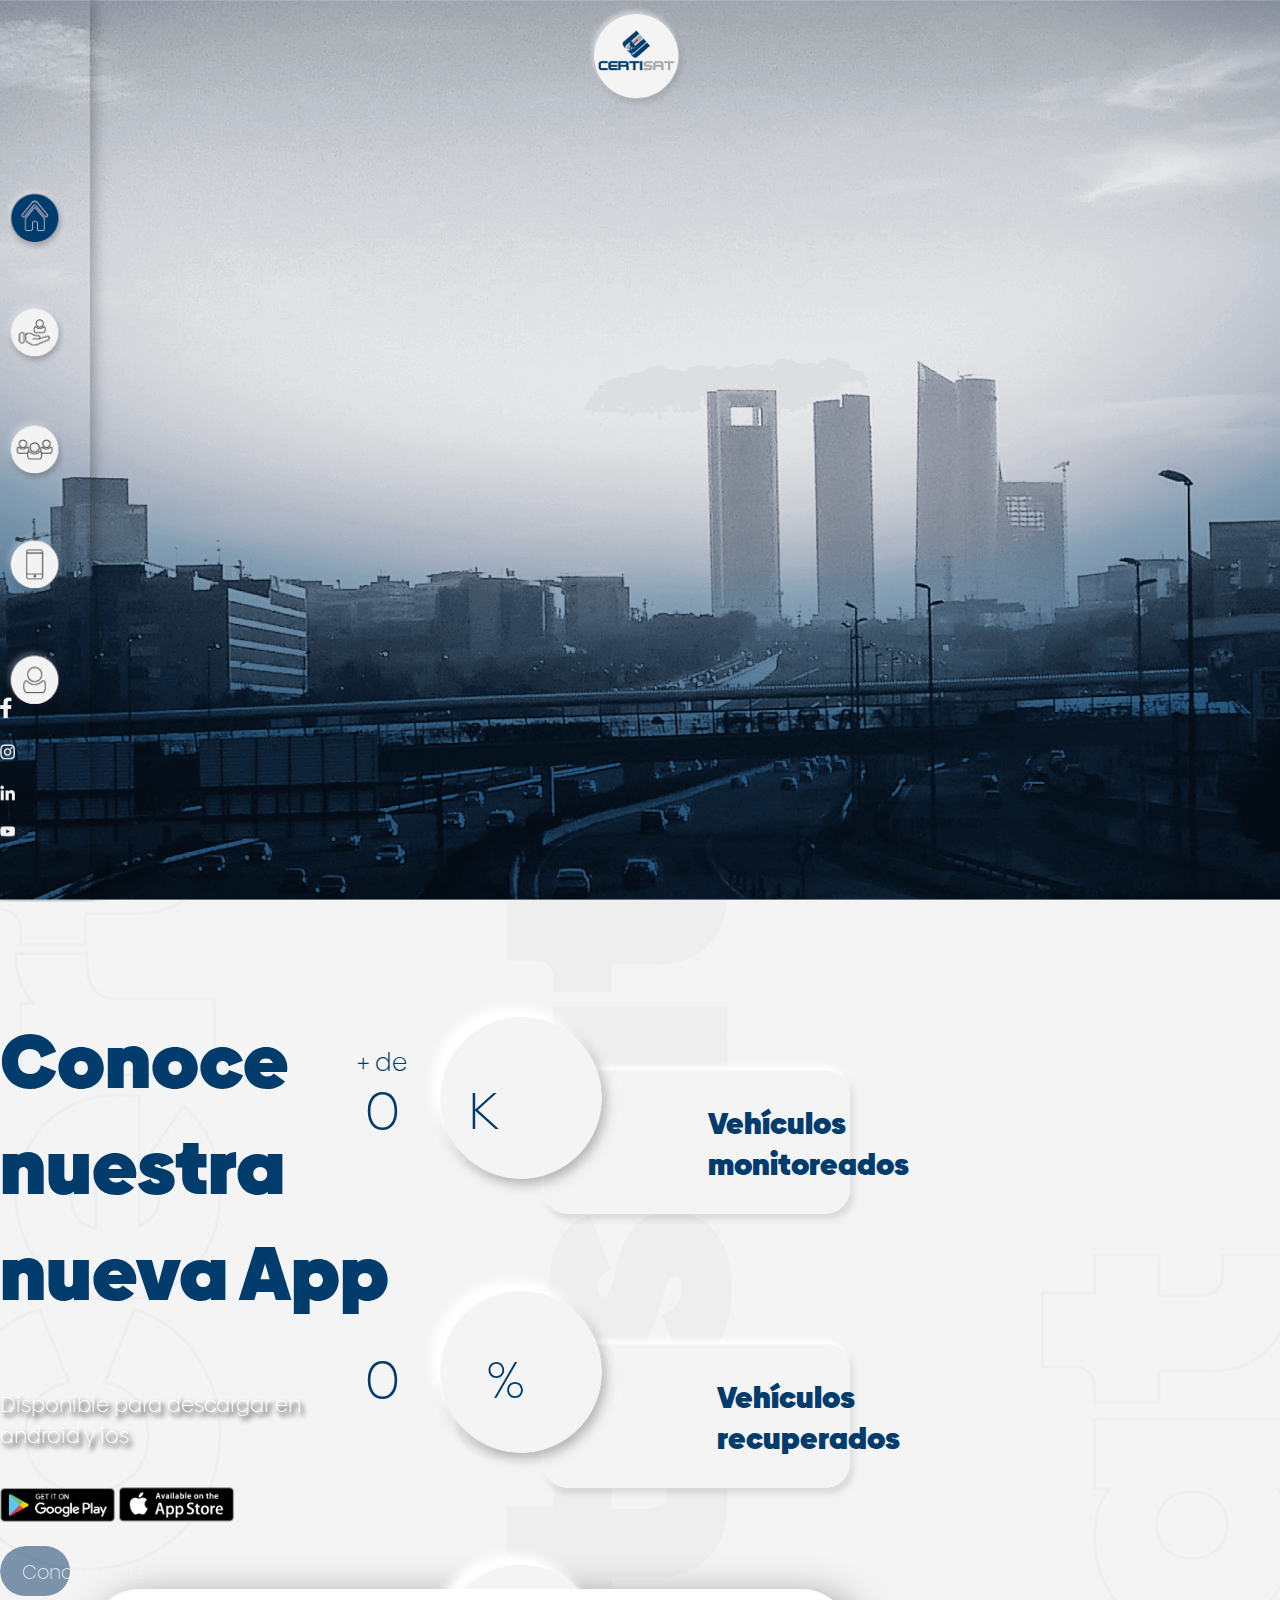
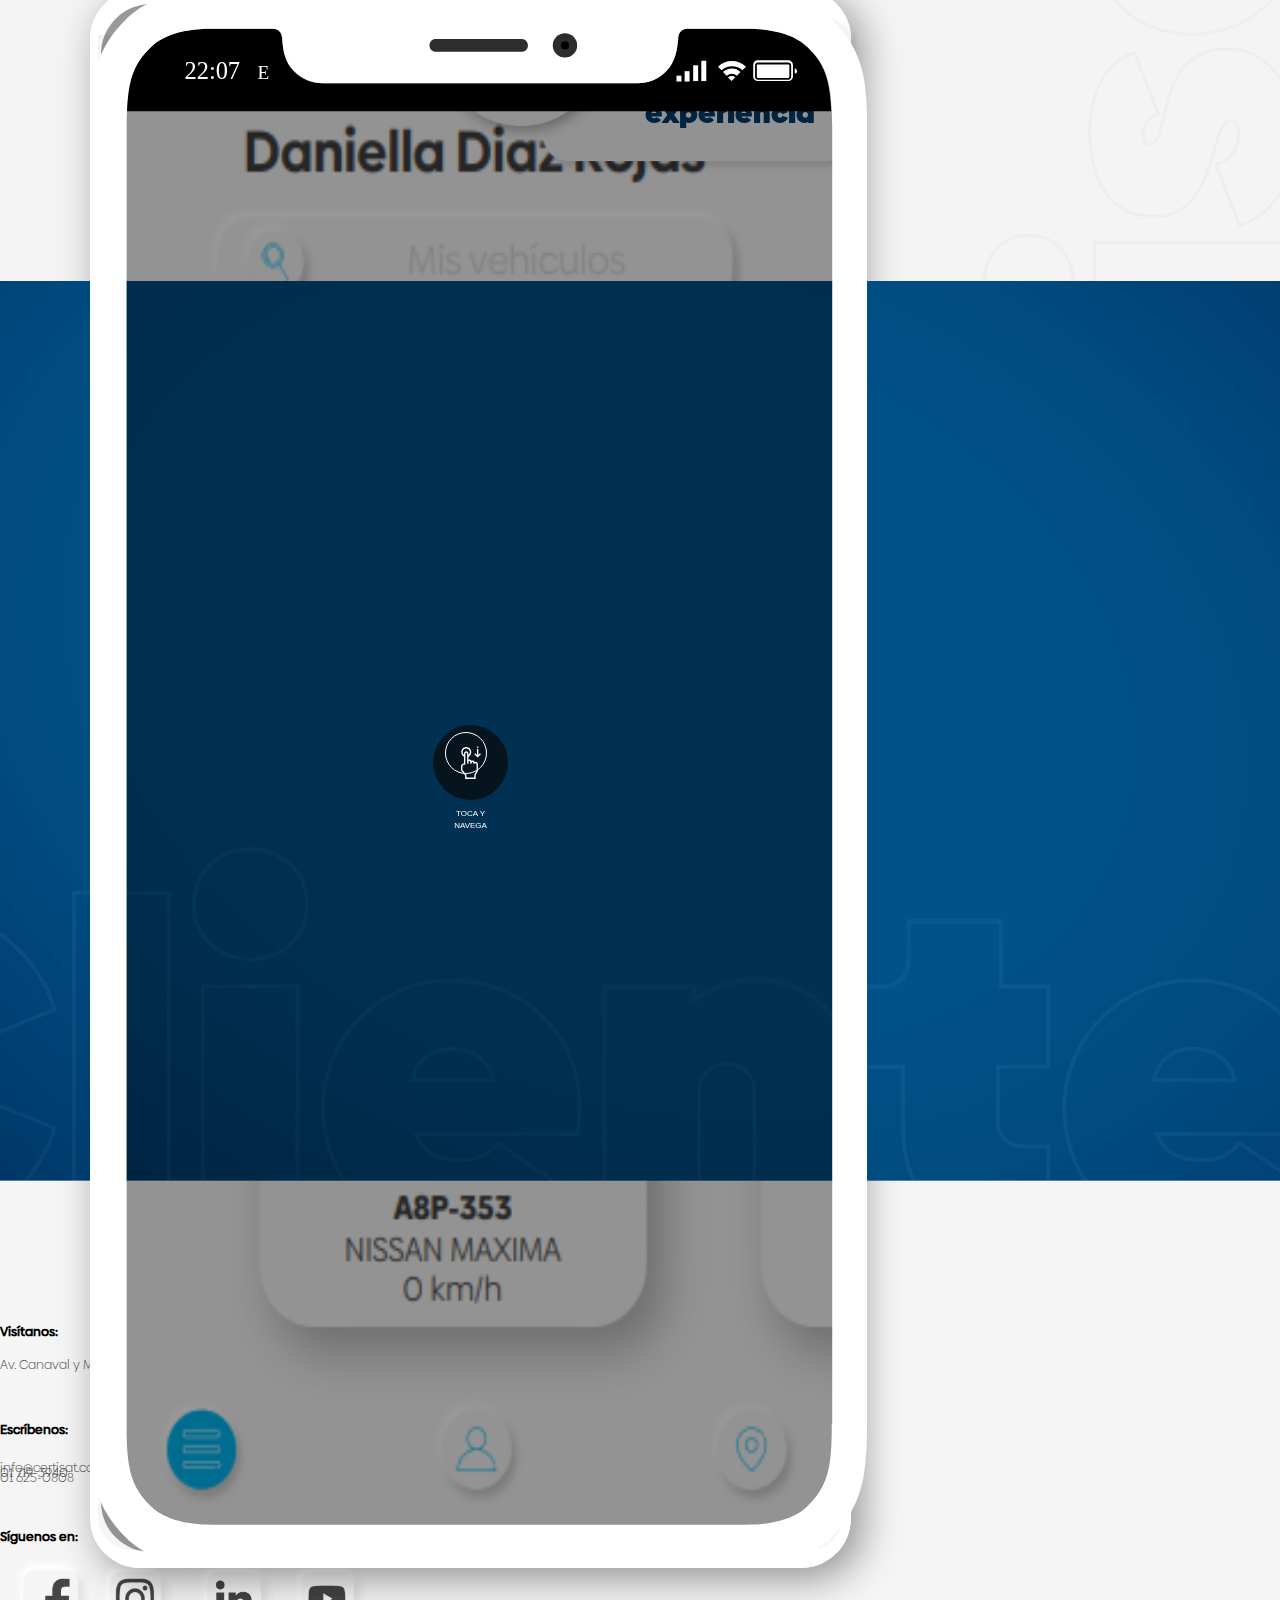
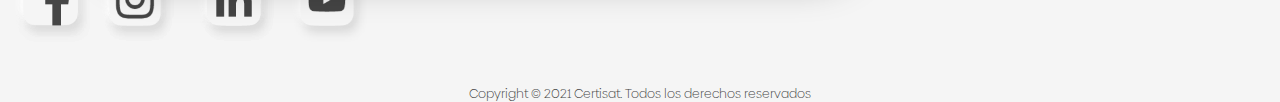
==== index.html @ 0148734f "cambios" ====
<!DOCTYPE html>
<html lang="en">

<head>
  <!-- META CHARSET -->
  <meta charset="UTF-8">
  <meta http-equiv="X-UA-Compatible" content="IE=edge">
  <!-- META VIEWPORT -->
  <meta name="viewport" content="width=device-width, initial-scale=1.0">
  <!-- TITLE -->
  <title>Tecnologia - Geolocalizacion</title>
  <!-- META DESCRIPTION -->
  <meta name="description" content="">
  <!-- META KEYWORDS -->
  <meta namee="keywords" content="">
  <!-- META AUTHOR -->
  <meta namee="author" content="SOME DUDE">

  <link rel="shortcut icon" type="image/ico" href="../CERTISAT-WEBSITE/imagenes/fondo-azul-marino.png">

  <!-- CSS only -->
  <link href="https://cdn.jsdelivr.net/npm/bootstrap@5.0.0-beta3/dist/css/bootstrap.min.css" rel="stylesheet"
    integrity="sha384-eOJMYsd53ii+scO/bJGFsiCZc+5NDVN2yr8+0RDqr0Ql0h+rP48ckxlpbzKgwra6" crossorigin="anonymous">

  <link rel="stylesheet" href="css/styles.css">
  <link href="https://fonts.googleapis.com/icon?family=Material+Icons" rel="stylesheet">
  <link href="https://fonts.googleapis.com/css2?family=Mulish:wght@400;700&display=swap" rel="stylesheet">
  <link rel="stylesheet" href="https://cdn.jsdelivr.net/npm/bootstrap-icons@1.4.1/font/bootstrap-icons.css">



</head>

<body onload="showSliderApp();showNumbersIndex();">

  <header>
    <nav role="navigation" class="menu-sidebar">
      <div id="menuToggle">
        <input type="checkbox" />
        <button>
          <div class="icon-menu">

            <img class="menu" src="imagenes/icono-menu-blanco-celular.png"
              alt="icono del menu de color blanco para celular">
          </div>

        </button>

        <ul id="menu">
          <li><i class="bi bi-x" style="font-size: 10vw; margin-left: 8vw;"></i></li>
          <li>
            <a onclick="geBoxShadowInicio()" href="index.html"><img src="imagenes/icono-inicio-transparente.png"
                alt="icono de inicio transparente"><span id="inicio">Inicio</span></a>

          </li>
          <li>


            <a onclick="subElementServicio()" href="#"><img src="imagenes/icono-servicios-transparente.png"
                alt="icono de servicios transparente"><span id="subElementServicio">Servicio</span></a><br>
            <div class="li-servicio" id="li-servicio" style="text-align: center;">
              <div class="servicio">
                <a href="servicios.html#security"><span>Certisat Security</span></a><br>
                <a href="servicios.html#gold"><span>Certisat Gold</span></a><br>
                <a href="servicios.html#Iot"><span>Certisat lot</span></a><br>
                <a href="servicios.html#faktory"><span>Software Faktary</span></a><br>
              </div>

            </div>

          </li>
          <li>
            <a onclick="subElementNosotros()" href="#"><img src="imagenes/icono-nosotros-transparente.png"
                alt="icono nosotros transparente"><span id="subElementNosotros">Nosotros</span></a>
            <div class="li-servicio" id="li-nosotros" style="text-align: center;">
              <div class="servicio">
                <a href="nosotros.html#misionVision"><span>Misión - Visión</span></a><br>
                <a href="nosotros.html#valores"><span>Valores</span></a><br>
                <a href="nosotros.html#preguntas"><span>Preguntas<br
                      style="display: block;content: '';margin-top: -13px;">frecuentes</span></a><br>
              </div>
            </div>


          </li>
          <li>
            <a onclick="boxShadowContacto()" href="contactanos.html"><img
                src="imagenes/icono-contactanos-transparente.png" alt="icono contactanos transparente"><span
                id="contacto">Contáctanos</span></a>

          </li>
          <li>
            <a onclick="boxShadowLogIn()"
              href="https://sistemasplus.certisat.com/faces/principal/login.xhtml;jsessionid=ED8ACBF64B47CD64ABD139D80CFA2289"><img
                src="imagenes/icono-iniciar-sesion-transparente.png" alt="icono iniciar sesion transparente"><span
                id="login">Inicio de Sesión</span></a>

          </li>
          <div class="icon-media">
            <img src="imagenes/icono-facebook-monitoreo-gps.png"
              alt="icono de la página facebook sobre monitoreos de vehiculos y el uso de gps">
            <img src="imagenes/icono-instagram-monitoreo-gps.png"
              alt="icono de la red social instagram sobre monitoreos de vehiculos y el uso de gps">
            <img src="imagenes/icono-linkedin-monitoreo-gps.png"
              alt="icono de la red social linkedin sobre monitoreos de vehiculos y el uso de gps">
            <img src="imagenes/icono-youtube-monitoreo-gps.png"
              alt="icono del canal de youtube sobre monitoreos de vehiculos y el uso de gps">
          </div>

          </li>


        </ul>

      </div>
    </nav>
  </header>

  <div class="background-image" id="mybody">
    <div id="layer">
    </div>

    <div class="line-header">
    </div>


    <div class="wrapper">
      <img class="center" src="imagenes/logo-circular-certisat-monitoreo-vehiculo.png"
        alt="logo con forma circular de certisat con direccion al monitoreo de vehiculos">
    </div>

    <div class="container-fluid" id="container-fluid">
      <div class="row">
        <div class="col-1 col-sm-1  col-md-1 col-lg-1 col-xl-1 navbar-left">
          <ul class="mcd-menu">
            <li>

              <a href=""><img id="cambiarImagen0" src="imagenes/icono-inicio-aplicacion-gps-azul.png"
                  alt="icono de inicio de aplicacion de gps azul"> </a>
            </li>
            <li>
              <a> <img onclick="myFunction()" class="imagenServicios" id="cambiarImagen"
                  src="imagenes/icono-servicios-blanco.png" alt="icono de servicios de color blanco"></a>

              <ul id="miServicio">
                <li>
                  <span style="font-weight: bold;">Servicios</span>
                </li>
                <li>

                  <div class="item-servicio"><a href="funcion.html">Personas</a></div>

                </li>
                <li>
                  <div class="item-servicio"><a href="">Empresas</a></div>

                </li>
                <li>

                <li>
                  <div class="item-servicio"><a href="servicios.html">Certisat IoT</a></div>
                </li>


            </li>
            <li>

            <li>
              <div class="item-servicio"><a href="">Software faktory</a></div>
            </li>


            </li>
          </ul>
          </li>
          <li>
            <a href="nosotros.html"><img src="imagenes/icono-nosotros-blanco.png"
                alt="icono nosotros de color blanco"></a>

          </li>
          <li>
            <a href="contactanos.html"><img src="imagenes/icono-contactanos-blanco.png"
                alt="icono nosotros de color blanco"></a>
          </li>
          <li>
            <a
              href="https://sistemasplus.certisat.com/faces/principal/login.xhtml;jsessionid=ED8ACBF64B47CD64ABD139D80CFA2289"><img
                src="imagenes/icono-inicio-sesion-blanco.png" alt="icono de inicio de sesion blanco"></a>
          </li>
          </ul>



        </div>
        <div class="col-12 col-sm-5 col-md-5 col-lg-5 col-xl-5  main-title">
          <h1 class="title">Conoce<br> nuestra <br> nueva App</h1>
          <div class="group-title">
            <h2 class="subtitle">Disponible para descargar en<br>android y ios</h2>
            <div class="group-device-img">
              <img class="device-img" src="imagenes/icono-google-play-aplicacion-monitoreo-gps.png"
                alt="icono de google play de una aplicacion de monitoreo de vehiculos">
              <img class="device-img" src="imagenes/icono-apple-store-app-monitoreo-gps.png"
                alt="icono de la apple store de una aplicacion de monitoreo de vehiculos"><br>
            </div>
            <div class="custom-button">
              <div class="read-more"><a href="funcion.html">Conoce más</a></div>

            </div>

          </div>
        </div>
        <div class="col-12 col-sm-4 col-md-4 col-lg-4  col-xl-4  img-app">
          <div class="b15__center scroll-item2 active-top2">
            <figure class="b15__mobile__scroll">
              <img class="info2" src="imagenes/celular-01.svg" width="285" alt="">
              <div class="b15__mouse">
                <div>
                  <i>
                    <img src="imagenes/group-8.svg" width="21" alt="">
                  </i>
                  <span>TOCA Y<br> NAVEGA</span>
                </div>
              </div>
              <div class="b15__scrolling">
                <div class="b15__box">
                  <div id="carouselExampleSlidesOnly" class="carousel slide" data-bs-ride="carousel">
                    <div class="carousel-inner">
                      <div class="carousel-item active" data-bs-interval="3000">
                        <img src="imagenes/pantalla1.png" class="d-block w-10" alt="...">
                      </div>
                      <div class="carousel-item" data-bs-interval="3000">
                        <img src="imagenes/pantalla2.png" class="d-block w-10" alt="...">
                      </div>
                      <div class="carousel-item" data-bs-interval="3000">
                        <img src="imagenes/pantalla3.png" class="d-block w-10" alt="...">
                      </div>
                      <div class="carousel-item" data-bs-interval="3000">
                        <img src="imagenes/pantalla4.png" class="d-block w-10" alt="...">
                      </div>
                      <div class="carousel-item" data-bs-interval="3000">
                        <img src="imagenes/pantalla5.png" class="d-block w-10" alt="...">
                      </div>
                    </div>
                  </div>

                </div>
              </div>
            </figure>
          </div>
        </div>
        <div class="col-12 col-sm-1 col-md-1 col-lg-1 col-xl-1">
          <div class="icon-bar">
            <a href="https://www.facebook.com/Certisat-GPS-100887952175143/" target="_blank"><img
                src="imagenes/min-icono-facebook-monitoreo-vehiculos.png"
                alt="icono pequeño de facebook con direccion al monitoreo de vehiculos"></a>
            <a href="https://www.instagram.com/certisat?r=nametag" target="_blank"><img
                src="imagenes/min-icono-instagram-monitoreo-vehiculos.png"
                alt="icono pequeño de instagram con direccion al monitoreo de vehiculos"></a>
            <a href=""><img src="imagenes/min-icono-linkedin-monitoreo-vehiculos.png"
                alt="icono pequeño de linkedin con direccion al monitoreo de vehiculos" target="_blank"></a>
            <a href="https://www.youtube.com/channel/UC6EkihHy7pOBu5mMhdFNBig" target="_blank"><img
                src="imagenes/min-icono-youtube-monitoreo-vehiculos.png"
                alt="icono pequeño de youtube con direccion al monitoreo de vehiculos"></a>
          </div>
        </div>
      </div>
    </div>

  </div>




  <!-- Section 2 -->


  <div class="container-experiencia ">
    <div class="row">
      <div class="col-md-6 col-lg-6 customers">
        <img src="imagenes/icono-vehiculos-monitoreados-gps.png" alt="icono de vehiculos monitoreados utilizando gps">
        <p class="label">Vehículos<br>monitoreados</p>
        <p class="label2">+ de</p>
        <p class="label3 autoCount" data-target="30">0</p>
        <p class="labeltag">K</p>
      </div>
      <div class="col-md-6 col-lg-6 customers">
        <img src="imagenes/icono-vehiculos-monitoreados-gps.png" alt="icono de vehiculos monitoreados utilizando gps">
        <p class="label4">Vehículos<br>recuperados</p>
        <p class="label5 autoCount2" data-target="99.5">0</p>
        <p class="labeltag2">%</p>
      </div>
      <div id="reached" class="col-md-12 col-lg-12 customers">
        <img src="imagenes/icono-vehiculos-monitoreados-gps.png" alt="icono de vehiculos monitoreados utilizando gps">
        <p class="label6">Años de<br>experiencia</p>
        <p class="label7 autoCount3" data-target="11">0</p>

      </div>
    </div>
  </div>



  <div class="clientes">
    <div class="center-logo-company">
      <!--
      <img src="imagenes/sensor-fatiga-vehiculo4.png" alt="">
      <img src="imagenes/sensor-fatiga-vehiculo5.png" alt="">
      <img src="imagenes/sensor-fatiga-vehiculo6.png" alt="">
      <img src="imagenes/sensor-fatiga-vehiculo7.png" alt="">
      -->


    </div>
  </div>

  <footer>
    <div class="container-footer">
      <div class="row">
        <div class="col-sm-12 col-md-12 col-lg-12 col-xl-3 col-logo ">
          <img class="logo" src="imagenes/logo-certisat-monitoreo-gps-vehiculos.png"
            alt="logo de certisat con direccion al monitoreo de vehiculos y el uso de gps">
        </div>


        <div class="col-sm-6 col-md-6 col-lg-6 col-xl-3 col-contact">

          <div class="footer-text">
            <h1>Visítanos:</h1>
            <p>Av. Canaval y Moreyra 452, San Isidro<i class="bi bi-geo-alt-fill"></i></p>

          </div>


        </div>

        <div class="col-sm-6 col-md-6 col-lg-6  col-xl-3  col-contact">
          <div class="footer-text2">
            <h1>Escríbenos:</h1>
            <p>info@certisat.com.pe</p>
            <p>01 719-3940</p>
            <p>01 625-0808</p>
          </div>
        </div>

        <div class="col-sm-12 col-md-12 col-lg-12 col-xl-3 col-social-media">
          <h1>Síguenos en:</h1>
          <div class="group-img">
            <img src="imagenes/icono-facebook-monitoreo-gps.png"
              alt="icono de la página facebook sobre monitoreos de vehiculos y el uso de gps">
            <img src="imagenes/icono-instagram-monitoreo-gps.png"
              alt="icono de la red social instagram sobre monitoreos de vehiculos y el uso de gps">
            <img src="imagenes/icono-linkedin-monitoreo-gps.png"
              alt="icono de la red social linkedin sobre monitoreos de vehiculos y el uso de gps">
            <img src="imagenes/icono-youtube-monitoreo-gps.png"
              alt="icono del canal de youtube sobre monitoreos de vehiculos y el uso de gps">

          </div>
        </div>
      </div>

      <div class="copyright">
        <p>Copyright © 2021 Certisat. Todos los derechos reservados</p>


      </div>

    </div>
  </footer>





  <script src="https://cdn.jsdelivr.net/npm/bootstrap@5.0.2/dist/js/bootstrap.bundle.min.js"
    integrity="sha384-MrcW6ZMFYlzcLA8Nl+NtUVF0sA7MsXsP1UyJoMp4YLEuNSfAP+JcXn/tWtIaxVXM"
    crossorigin="anonymous"></script>

  <script src="https://code.jquery.com/jquery-3.3.1.js" integrity="sha256-2Kok7MbOyxpgUVvAk/HJ2jigOSYS2auK4Pfzbm7uH60="
    crossorigin="anonymous"></script>
  <script type="text/javascript" src="js/js.js"></script>

  <script type="text/javascript">



    function boxShadowInicio() {

      var inicio = document.getElementById("inicio");
      inicio.style.boxShadow = "-2px -3px 5px 0px #fff, 3px 6px 5px 0px #d6d6d6";
      inicio.style.padding = "1px 65px 8px 6px";
      inicio.style.border = "3px";

    }

    function boxShadowContacto() {

      var contacto = document.getElementById("contacto");
      contacto.style.boxShadow = "-2px -3px 5px 0px #fff, 3px 6px 5px 0px #d6d6d6";
      contacto.style.padding = "1px 65px 8px 6px";
      contacto.style.border = "3px";

    }

    function boxShadowLogIn() {

      var login = document.getElementById("login");
      login.style.boxShadow = "-2px -3px 5px 0px #fff, 3px 6px 5px 0px #d6d6d6";
      login.style.padding = "1px 65px 8px 6px";
      login.style.border = "3px";

    }


    function subElementNosotros() {


      var x = document.getElementById("subElementNosotros");
      var y = document.getElementById("subElementServicio");
      var z = document.getElementById("li-nosotros");
      var li_nosotros = document.getElementById("li-servicio");
      li_nosotros.style.display = "none";
      z.style.display = "block";
      x.style.boxShadow = "-2px -3px 5px 0px #fff, 3px 6px 5px 0px #d6d6d6";
      x.style.padding = "1px 68px 8px 6px";
      x.style.borderRadius = "5px";
      y.style.boxShadow = "none";
      y.style.padding = "0";
      y.style.border = "none";
      console.log("ejecut subElementNosotros")
    }

    function subElementServicio() {

      var y = document.getElementById("subElementServicio");
      var x = document.getElementById("subElementNosotros");
      var z = document.getElementById("li-servicio");
      var li_servicio = document.getElementById("li-nosotros");
      li_servicio.style.display = "none";
      z.style.display = "block";
      y.style.boxShadow = "-2px -3px 5px 0px #fff, 3px 6px 5px 0px #d6d6d6";
      y.style.padding = "1px 75px 8px 6px";
      y.style.borderRadius = "5px";

      x.style.boxShadow = "none";
      x.style.padding = "0";
      x.style.borderRadius = "none";

      console.log("ejecuto subElementServicio")
    }

    /*
    document.addEventListener('mouseup', function(e) {
      var container = document.getElementById('subElementNosotros');
      var container2 = document.getElementById('subElementServicio');
  
      if(container){
        console.log("Existe")
        if (!container.contains(e.target)) {
          container.style.boxShadow = "none";
          container.style.padding = "0";
          container.style.border = "none";
          container.style.display = "none";
      }
      }
      
      if(container2){
        console.log("Existe")
        if (!container2.contains(e.target)) {
          container2.style.boxShadow = "none";
          container2.style.padding = "0";
          container2.style.border = "none";
          container2.style.display = "none";
      }
      } 
  
  
  
    });
  
    document.addEventListener('mouseup', function(e) {
      var container = document.getElementById('miServicio');
  
      if(container){
        console.log("Existe")
        if (!container.contains(e.target)) {
          container.style.display = 'none';
          document.getElementById("cambiarImagen").src="imagenes/icono-servicios-blanco.png";
          document.getElementById("cambiarImagen0").src="imagenes/icono-inicio-aplicacion-gps-azul.png";
          y = document.getElementById("layer");
          y.style.backgroundImage = "none";
      }
      } 
    });
    */


    $(function () {
      $(".menu a").on('click', function () {
        $("html, body").animate({
          scrollTop: $($.attr(this, 'href')).offset().top
        }, 500);
      });
    });

    $(document).ready(function () {
      $('.background-image').addClass('open');
    });


  </script>

</body>

</html>
---- css/styles.css ----
@font-face {
  font-family: "biennale_bold";
  src: url("../fonts/Biennale\ Heavy.otf") format('truetype') ;
}

@font-face {
  font-family: "biennale_light";
  src: url("../fonts/Biennale\ Light.otf");
}

@font-face {
  font-family: "biennale_medium";
  src: url("../fonts/Biennale\ Medium.otf");
}


* {
  margin:0;
  padding:0;
}




html,body
{
background: #f5f5f5;
width: 100%;
margin: 0px;
padding: 0px;
overflow-x: hidden;


}

.mcd-menu {
  list-style: none;
  padding: 0;
  margin: 0;
  border-radius: 2px;
  -moz-border-radius: 2px;
  -webkit-border-radius: 2px;
}

.mcd-menu li {
  position: relative;
}

.mcd-menu li a {
  display: block;
  text-decoration: none;
  font-size: 1vw;
  text-align: center;
  color: #464647;
  text-align: left;
  position: relative;
  font-size: biennale_light;
  font-family: 'biennale_light';
}

.mcd-menu li .item-servicio{
  padding-left: 40px;
  
}


.item-servicio{
  border-radius: 25px;
  margin-right: 2vw;
  height: 6vh;
  background: #f5f5f5;
  line-height: 6vh;
  text-align: center;
}

.item-servicio:hover{
  box-shadow: -2px -4px 5px 0px #fff, 3px 6px 5px 0px #d6d6d6;
  position: relative;
  z-index: 999;
}

.mcd-menu li span {
  display: block;
  text-decoration: none;
  padding-left: 40px;
  padding-top: 2vh;
  padding-bottom: 1.5vh;
  color: #000;
  font-size: 1.5vw;
  text-align: left;
  position: relative;
  font-family: 'biennale_medium';
}


  /*Auto Slider*/

.b15 .scroll-item2.active-top2 {
  opacity: 1;
  -ms-filter: none;
  filter: none;
  -webkit-transform: translateY(0);
  -moz-transform: translateY(0);
  -o-transform: translateY(0);
  -ms-transform: translateY(0);
  transform: translateY(0);
  background: RED;
}

.scroll-item2.active-top2{
  margin-left: 2vw;
}

.b15__mobile__scroll {
    
    width: 64%;
    position: relative;
    border-radius: 50px;
    -webkit-box-shadow: 10px 10px 40px 0 rgb(0 1 0 / 42%);
    box-shadow: 10px 10px 40px 0 rgb(0 1 0 / 42%);
}

.b15__mobile__scroll .info2 {
    position: relative;
    z-index: 2;
    pointer-events: none;
}

.b15__mobile__scroll img {
    width: 102%;    
    height: auto;
    display: block;
}

.b15__mouse {
    position: absolute;
    width: 97%;
    height: 98%;
    background-color: rgba(0,0,0,0.4);
    display: -webkit-box;
    display: -moz-box;
    display: -webkit-flex;
    display: -ms-flexbox;
    display: box;
    display: flex;
    -webkit-box-align: center;
    -moz-box-align: center;
    -o-box-align: center;
    -ms-flex-align: center;
    -webkit-align-items: center;
    align-items: center;
    -webkit-box-pack: center;
    -moz-box-pack: center;
    -o-box-pack: center;
    -ms-flex-pack: center;
    -webkit-justify-content: center;
    justify-content: center;
    right: 0;
    bottom: 0;
    left: 0;
    top: 0;
    margin: auto;
    border-radius: 50px;
    z-index: 1;
    cursor: pointer;
    -webkit-transition: 500ms all;
    -moz-transition: 500ms all;
    -o-transition: 500ms all;
    -ms-transition: 500ms all;
    transition: 500ms all;
}


.b15__mouse.active {
    opacity: 0;
    -ms-filter: "progid:DXImageTransform.Microsoft.Alpha(Opacity=0)";
    filter: alpha(opacity=0);
    visibility: hidden;
}

div{
    display: block;
}

.b15__mouse i {
    width: 75px;
    height: 75px;
    border-radius: 100%;
    background-color: rgba(8,8,8,0.7);
    display: -webkit-box;
    display: -moz-box;
    display: -webkit-flex;
    display: -ms-flexbox;
    display: box;
    display: flex;
    -webkit-box-align: center;
    -moz-box-align: center;
    -o-box-align: center;
    -ms-flex-align: center;
    -webkit-align-items: center;
    align-items: center;
    -webkit-box-pack: center;
    -moz-box-pack: center;
    -o-box-pack: center;
    -ms-flex-pack: center;
    -webkit-justify-content: center;
    justify-content: center;
    position: relative;
}

@keyframes scroll{
  0%{
    opacity:1;-ms-filter:none;filter:none;
    -webkit-transform:scale(0);
    -moz-transform:scale(0);
    -o-transform:scale(0);
    -ms-transform:scale(0);
    transform:scale(0)}
  45%{
    opacity:1;
    -ms-filter:none;
    filter:none}
  95%{
    opacity:0;-ms-filter:"progid:DXImageTransform.Microsoft.Alpha(Opacity=0)";
    filter:alpha(opacity=0);-webkit-transform:scale(1);
    -moz-transform:scale(1);-o-transform:scale(1);
    -ms-transform:scale(1);transform:scale(1)}
  100%{
    opacity:0;
    -ms-filter:"progid:DXImageTransform.Microsoft.Alpha(Opacity=0)";
    filter:alpha(opacity=0);
    -webkit-transform:scale(0);
    -moz-transform:scale(0);
    -o-transform:scale(0);
    -ms-transform:scale(0);
    transform:scale(0)
    }
  }

.b15__mouse i:before {
    content: '';
    width: 40px;
    height: 40px;
    position: absolute;
    left: 15.5%;
    top: 10%;
    border: 1px solid #fff;
    border-radius: 100%;
    -webkit-animation: scroll 1800ms infinite;
    -moz-animation: scroll 1800ms infinite;
    -o-animation: scroll 1800ms infinite;
    -ms-animation: scroll 1800ms infinite;
    animation: scroll 1800ms infinite;
}

.b15__mouse i img {
    max-width: 100%;
    width: auto;
}

.b15__mouse span {
    display: block;
    color: #fff;
    padding-top: 8px;
    font-family: 'Roboto-Bold',sans-serif;
    font-size: 8px;
    text-align: center;
    line-height: 1.5;
}

br {
    line-height: 1;
}

.b15__scrolling {
    border-radius: 50px;
    position: absolute;
    left: 0;
    top: 0;
    width: 100%;
    height: 100%;
    padding: 46px 8px 18px 8px;
    -webkit-box-sizing: border-box;
    -moz-box-sizing: border-box;
    box-sizing: border-box;
    background: white;
}

.b15__box {
    height: 100%;
    width: 100%;
    overflow: auto;
    border-radius: 0 0 34px 34px;
    background-color: #fff;
}



.carousel{
    height: 100%;
}

.carousel-inner {
    position: relative;
    height: 100%;
}

.carousel-item{
    height: 100%;
}

.b15__scrolling .b15__box #carouselExampleSlidesOnly img{
    height: 100%;
}



/*Custom Button Animation*/

.custom-button{
  margin-top: 20px;
}

.custom-button .read-more a {
	display: inline-block;
	padding: 12px 22px;
	font-size: 20px;
	color: rgba(244, 244, 244, 0.8) ;
	border-radius: 43px;
	position: absolute;
  z-index: 99;
	overflow: hidden;
  font-weight: 100;
  font-family: biennale_light;
}

.custom-button .read-more a::before{
	content: '';
	top: 0;
	left: 0;
	position: absolute;
	width: 70px;
	height: 50px;
	border-radius: 100px;
	background: rgba(0, 50, 96, 0.5);
	z-index: -1;
	transition: 0.5s all;
}

.custom-button .read-more a:hover::before{
	width: 100%;
	transform: scale(3);
  background: #033a64;
}

.custom-button .read-more a:hover{
	color: rgb(255, 255, 255);
}



.mcd-menu li ul{
  position: absolute;
  height: auto;
  width: 20vw;
  padding: 0;
  padding-bottom: 10px;
  margin: 0;
  background: #f5f5f5;
  opacity: 0;
  visibility: hidden;
  transition: all 500ms linear;
  -o-transition: all 300ms linear;
  -ms-transition: all 300ms linear;
  -moz-transition: all 300ms linear;
  -webkit-transition: all 300ms linear;
  z-index: 1000;
  border-radius: 30px;
  left: 280px;
  top: 40px;
  box-shadow: 6px 10px 26px rgb(23 23 23);
}




.mcd-menu li ul li{
  margin-left: 0.5vw;
 
}

.cambiarImagen{
  content: url('../imagenes/icono-nosotros-azul.png');
  
}



/* Navbar */

.menu-sidebar{
  display: none;
}

.navbar-left{
  text-align: center;
  box-shadow: 2px 1px 14px 1px rgb(0 0 0 / 30%);
  height: 100vh;
  width: 7vw;
 

}

.navbar-left img{
  margin-top: 3vw;
  width: 5.5vw;
}



.mcd-menu{
 
  margin: 0;
  position: absolute;
  top: 48%;
  -ms-transform: translateY(-50%);
  transform: translateY(-50%);
}


.wrapper img { 
  width: 10vw; left: 50%; transform: translate(-50%,0); position: absolute; 
}


.title{
  color: #013C6C;
  font-size: 6vw;
  display: inline;
  text-align: left;
  font-family: biennale_bold;

  
}

.main-title{
  margin-top: 12vh;
  margin-left: auto;
}


.group-title{
  margin-right: 8vw;
  margin-top: 7vh;
  
}

.subtitle{
  color: white;
  font-weight: 300;
  font-size: 1.7vw;
  text-shadow: 3px 4px 5px black;
  font-family: biennale_light;
  margin-top: 3vh;
}

/* -------------
SIDEBAR-LEFT
----------------*/



img {
  
    width: 6vw;
   
}

.img-app{
  padding: 0px;
  
}





.device-img{
  width: 9vw;
  margin-top: 4vh;
 
}

span{

  font-size: 3.5vw;
  
}

a{
  text-decoration: none;
  font-weight: bold;
  color: black;
}




ul li{
  list-style-type: none;
}




.header {
  position: absolute;
  top: 0;
  left: 0;
  width: 100%;
  height: 50px;


}

.menu{
width: 4vw;
margin: 0;
}

.icon-menu{

background-color: #013C6C;
border-radius: 55%;
padding-right: 3.5vw;
padding-bottom: 3.5vw;
padding-left: 3.5vw;
padding-top: 3.5vw;
margin-top: 0.5vh;

}



button{

 margin-left: 2rem;
 margin-top: 100rem;
 background: none;
 border: none;
 visibility: hidden;

}



.customers-wrapper2 {
display: flex;
justify-content: space-evenly;
align-items: center;
height: 70%;

}

.copyright{
  text-align: center;
  margin-top: 3vw;
  
}


.group-img img{
   width: 3.5vw;
}

.col-logo{

  text-align: center;

}

.col-contact h1{
  font-size: 2rem;
}

.col-social-media h1{
  font-size: 2rem;
}

.col-contact p{
  font-size: 1.5rem;
}




.col-logo img{
  width: 10vw;  
}

.col-contact, .col-social-media{
  margin-top: 3rem;
}

.copyright p{
  font-size: 1.5rem;
}

/*Icon-bar*/

.icon-bar{
  position: absolute;
  bottom: -5vh;
  -webkit-transform: translateY(-50%);
  -ms-transform: translateY(-50%);
  transform: translateY(-50%);
  
}

.icon-bar img{
  margin-bottom: 2vw;
  display: block;
  text-align: center;
  width: 1.2vw;
}

.icon-bar a:nth-child(1) img{
  width: 0.9vw;
 
}

/* Section 2 */



.customers{
  text-align: center;
  position: relative;
}

.customers img{
  width: 38vw;
 
}

.container-experiencia{
 
  padding: 5rem;
  background: url('../imagenes/fondo-blanco-certisat.png') no-repeat center center / cover;

}

/* End of Section 2 */

.app{
  visibility: hidden;
}

.clientes img{
  width: 100%;
  height: 40vw;
}



.background-image{

background:url('../imagenes/ciudad-edificio-puente-autos.png') no-repeat center center / cover ;
height: 100vh;
}



.mcd-menu{

  z-index: 999;
}

.icon-bar{

  z-index: 999;
}

.color-box {
	-moz-border-radius: 7px;
	-webkit-border-radius: 7px;
	border-radius: 7px;
	border: 2px solid black;
	float: left;
	width: 25px;
	height: 25px;
	cursor: pointer;
	margin-left: 10px;
}



#color-box-input1:checked ~ .background-image::before{

  content: "";
  position: absolute;
  top: 0px;
  right: 0px;
  bottom: 0px;
  left: 0px;
  background-color: rgb(14 33 56 / 80%);
}
#color-box-input1 {
  display: none;
  }




/*
.background-image::before {

  content: "";
  position: absolute;
  top: 0px;
  right: 0px;
  bottom: 0px;
  left: 0px;
  background-color: rgb(14 33 56 / 80%);
}*/



  
  .label {
    position: absolute;
    top: 60%;
    left: 65%;
    transform: translate(-50%, -50%);
    color: #013C6C;
    font-size: 2.3vw;
    font-family: biennale_bold;
    text-align: left;
  }

  .label2 {
    position: absolute;
    top: 30%;
    left: 27%;
    transform: translate(-50%, -50%);
    font-family: biennale_light;
    color: #013C6C;
    font-size: 2vw;
  }

  .label3 {
    position: absolute;
    top: 48%;
    left: 27%;
    font-family: biennale_light;
    transform: translate(-50%, -50%);
    color: #013C6C;
    font-size: 4vw;
  }

  .labeltag{
    position: absolute;
    top: 48%;
    left: 36%;
    font-family: biennale_light;
    transform: translate(-50%, -50%);
    color: #013C6C;
    font-size: 4vw;
  }

  .label4{
    position: absolute;
    top: 60%;
    left: 65%;
    transform: translate(-50%, -50%);
    font-family: biennale_bold;
    color: #013C6C;
    text-align: left;
    font-size: 2.3vw;
    font-weight: bold;
  }

  .label5{
    position: absolute;
    top: 46%;
    left: 27%;
    font-family: biennale_light;
    transform: translate(-50%, -50%);
    color: #013C6C;
    font-size: 4vw;
  }

  .labeltag2{
    position: absolute;
    top: 46%;
    left: 38%;
    font-family: biennale_light;
    transform: translate(-50%, -50%);
    color: #013C6C;
    font-size: 4vw;
  }

  .label6{
    position: absolute;
    top: 60%;
    left: 58%;
    transform: translate(-50%, -50%);
    font-family: biennale_bold;
    color: #013C6C;
    text-align: left;
    font-size: 2.3vw;
    font-weight: bold;
  }

  .label7{
    position: absolute;
    top: 45%;
    left: 39.5%;
    font-family: biennale_light;
    transform: translate(-50%, -50%);
    color: #013C6C;
    font-size: 4vw;
  }

  




.main-intro{
  margin-right: 0rem;
}

/* Company logo */

.clientes{
  height: 100vh;
  position: relative; 
  background: url("../imagenes/fondo-azul-marino-cliente.png")
   no-repeat center center / cover ;
}

.center-logo-company{
  position: absolute;
  padding: 80px 150px 80px 150px;
}

.center-logo-company img{
  width: 20vw;height: 25vh;
}

.center-logo-company img:nth-child(1){
  width: 25vw;height: 30vh;
}


/*footer*/

.bi-geo-alt-fill{
  font-size: 1.7vw;
    margin-left: 6px;
    color: black;
    stroke-width: 1px;
}

.contact-location{
  vertical-align: bottom; 
  width: 4vw; 
  margin-left: 2vw;
}


.col-logo{
  margin-top: auto;
 margin-bottom: auto;
}

.col-contact h1{
  font-size: 1vw;
  font-family: biennale_medium;
  margin-bottom: 3vh;
}

.footer-text h1{
  margin-bottom: 1.2vh;
}


.col-contact p{
 
  font-size: 1vw;
  color: #464646;
  line-height: 5px;
  font-family: biennale_light;
}

.col-social-media img{
  width: 10vh;
}

.col-social-media h1{
  font-size: 1vw;
  font-family: biennale_medium;
}

.copyright p{
  font-size: 1vw;
  color: #464646;
  font-family: biennale_light;
}


@media(max-width:2100px){
  .img-app{
    margin-left: 5vw;
    margin-top: 7vh;
  }




}


/* Responsive */

@media(max-width: 1700px){

 
 

}


@media(max-width:  1200px){

  
  
  
  /*footer*/

 /*custom button animation*/
 



  .group-img img{
    width: 4vw;
  }
  
  
  .col-sm-3 h1{
    font-size: 2vw;
    font-weight: bold;
  }
  
  .logo{
    width: 18vw;
  }
  
  .col-contact{
  
    width: 50%;
    margin-top: 3rem;
    
  }
  
  .col-logo{
    text-align: center;
  }
  
  .col-contact p{
    font-size: 1vw;
    text-align: center;
  } 
  
  .col-contact h1{
    font-size: 2vw;
    font-weight: bold;
    text-align: center;
  }

  .col-social-media{
    text-align: center;
  }

}



@media (max-width: 960px) {

  .header{
    display: none;
  }

  

  .main-title{
    padding: 0 !important;
     margin: 0 !important;
    margin-left: 4vh !important;
    margin-top: 5vh !important;
  }


.group-device-img img{
  width: 8vh;
}

  .device-img{
   
    width: 20vw;
    margin-top: 4vh;
   
    margin-left: auto;
    margin-right: auto;
   
  }
  
  




  .img-app{
     
    margin-left: 0vw;
  }


  .app-img{
    text-align: center;
   
  }


 


 
  

}




@media (max-width: 780px) {

  .app{
    display: none;
  }

html {
  font-size: 45%;
}


.logo{
  width: 18vw;
}

.group-device-img img{
  width: 8vw;
}

.col-contact{

  width: 50%;
  margin-top: 3rem;
  
}

.col-contact p{
  font-size: 2vw;
  text-align: center;
} 

.col-contact h1{
  font-size: 2vw;
  font-weight: bold;
  text-align: center;
}

.col-social-media h1{
  font-size: 2vw;
}




}


@media (max-width: 576px) {

.b15__mobile__scroll{
    width: 54%;
    z-index: 0;
}
  
/*Custom Button Animation*/

.custom-button{
  margin-right: 24vw;
}

.custom-button .read-more a{
  padding: 7px 10px;
  font-size: 3.5vw;
  border-radius: 43px;
  color: black;
  z-index: 0;
}

.custom-button .read-more a::before{
  width: 34px;
  height: 34px;
  border-radius: 100px;
}

.custom-button .read-more a:hover::before{
	width: 100%;
	transform: scale(3);
  background: #033a64;
}


  .line-header{
    height: 1.5vh;
    margin-top: 2vh; 
    background-color: #1B1E29;
    box-shadow: -5px -78px 200px 100px rgb(26 35 61);
  }

  
  .wrapper .center{
    position: absolute;
    top: 0.5vh;
  }


  #menu img{
    width: 18vw;
  }

  #menu .icon-media{
   
    text-align: center;
  }

  #menu .icon-media img{
    width: 5vh;
  }

  .app{
    display: block;
    visibility: visible;
    height: 100%;
    position: fixed; 
    top: 0;
    left: 0;
    overflow : hidden;
    z-index: 999;
    width: 70vw;
  }


 
  .sidebar{
   
    position: absolute;
    visibility: hidden;
    left: -280px;
    transition: 1s;
    background: #fff;
    width: 40vh;
    
  }

  

  .app:hover .sidebar{
    transition: 1s;
    left: 0;
    visibility: visible;
  }


  button{
    margin-top: 3vw;
    margin-left: 2rem;
    background: none;
    border: none;
    visibility: visible;
  
  
  }

  .main-title{
    margin-top: 10vh;
    
  }

  .wrapper .center{
    width: 19vw;
  }

  

  .background-image {
    height: auto;
  }

  .header{
    display: block;
  }

  .navbar-left{
    display: none;
  }



  /*Content*/

  .group-title{
    margin-top: 0vh;
  }

  .group-title .subtitle{
    margin-top: 0vh;
  }

  .group-device-img {
    text-align: center;

  }
 
  .main-title{
    
    margin-left: 0vh !important;
    /*margin-top: 0vh !important;*/
    text-align: center;
  }

  .main-title h1{
    font-size: 11vw;
  }

  .main-title .subtitle{
    font-size: 3.5vw;
    margin-top: 2vh;
    color: black;
    text-shadow: none;
  }

  .main-title .group-device-img{
    line-height: 0;
  }

  .main-title .device-img{
    width: 20vw;
    display: block;
    margin-top: 2vh;
  }

  .customers img{
    width: 69vw;
  }

  
  .label {
 
font-size: 4vw;
 
margin-left: -1vw;
 
}

  .label2 {
    font-size: 4.5vw;
    margin-left: 2.5%;
  }

  .label3 {
    font-size: 9vw;
    margin-left: 1%;
  }

  .labeltag{
    position: absolute;
    top: 47%;
    left: 38%;
    font-family: biennale_light;
    transform: translate(-50%, -50%);
    color: #013C6C;
    font-size: 7vw;
  }

  .label4{
    font-size: 4vw;
    margin-left: -2vw;
  }

  .label5{
    font-size: 8vw;
    margin-left: -1%;
  }

  .labeltag2{
    position: absolute;
    top: 46%;
    left: 38%;
    font-family: biennale_light;
    transform: translate(-50%, -50%);
    color: #013C6C;
    font-size: 7vw;
  }

  .label6{
    font-size: 4vw;
    left: 62%;
  }

  .label7{
    font-size: 9vw;
    left: 30%;
  }


  
 /*footer*/

.container-footer{
  margin-top: 5vh;
}


 .bi-geo-alt-fill{
  font-size: 4vw;
    
    stroke-width: 1px;
}

.footer-text h1{
  margin-bottom:  2.2vh;
}

.col-logo img{
  width: 20vw;
}



 .footer-text{
    margin-left: 8vw;
 }

 .footer-2{
   margin-right: 8vw;
 }
  
  .icon-bar{
    position: initial;
    text-align: center;
    margin-top: 4vh;
    margin-left: 11vw;
    padding: 50px 0px 3px 0px;
  }


  
  .icon-bar img{
    margin-bottom: 1vw;
    display: inline;
    margin-right: 8vw;
    text-align: center;
    width: 5vw;
  }
  
  
  
  .icon-bar a:nth-child(1) img{
    width: 2.8vw;
   
  }


  .group-title{
    margin-right: 0;
  }

  .group-device-img img{
    text-align: center;
  }

  .col-social-media img{
    width: 10vw;
  }

 

  .img-app{
   
    margin-left: 23%;
   
  }


  .copyright p{
    font-size: 2vw;
  
  }

  /*SideBar*/


  .menu-sidebar{
    display: block;
  }
  
  #menuToggle
  {
    display: block;
    position: relative;
    top: 0px;
    left: 0px;
    
    z-index: 1;
    
    -webkit-user-select: none;
    user-select: none;
  }
  
  #menuToggle a
  {
    text-decoration: none;
    color: #232323;
    transition: color 0.3s ease;
  }
  
 
  
  #menuToggle input
  {
    display: block;
    width: 50px;
    height: 50px;
    position: absolute;
    top: -7px;
    left: -5px;
    
    cursor: pointer;
    
    opacity: 0; /* hide this */
    z-index: 2; /* and place it over the hamburger */
    
    -webkit-touch-callout: none;
  }
  
  /*
   * Just a quick hamburger
   */
  #menuToggle button
  {
   
   box-sizing: border-box;
   
    position: relative;
  
    
    transform-origin: 4px 0px;
    
    transition: transform 0.5s cubic-bezier(0.77,0.2,0.05,1.0),
                background 0.5s cubic-bezier(0.77,0.2,0.05,1.0),
                opacity 0.55s ease;
  }
  
  #menuToggle span:first-child
  {
    transform-origin: 0% 0%;
  }
  
  #menuToggle span:nth-last-child(2)
  {
    transform-origin: 0% 100%;
  }
  
  /* 
   * Transform all the slices of hamburger
   * into a crossmark.
   */
  #menuToggle input:checked ~ span
  {
    opacity: 1;
    transform: rotate(45deg) translate(-2px, -1px);
    background: #232323;
  }
  
  /*
   * But let's hide the middle one.
   */
  #menuToggle input:checked ~ span:nth-last-child(3)
  {
    opacity: 0;
    transform: rotate(0deg) scale(0.2, 0.2);
  }
  
  /*
   * Ohyeah and the last one should go the other direction
   */
  #menuToggle input:checked ~ span:nth-last-child(2)
  {
    transform: rotate(-45deg) translate(0, -1px);
  }
  
  /*
   * Make this absolute positioned
   * at the top left of the screen
   */
  #menu
  {
   
    position: absolute;
    width: 80%;
    margin: -100px 0 0 -50px;
    padding: 40px;
    padding-right: 0;
    padding-bottom: 20px;
    background: #ededed;
    list-style-type: none;
    border-radius: 25px;
    -webkit-font-smoothing: antialiased;
    /* to stop flickering of text in safari */
    
    transform-origin: 0% 0%;
    transform: translate(-100%, 0);
    
    transition: transform 0.5s cubic-bezier(0.77,0.2,0.05,1.0);
  }
  
  #menu li
  {
    font-size: 4vw;
    
  }

  #menu li:nth-child(2),#menu li:nth-child(3), #menu li:nth-child(4),
  #menu li:nth-child(5),#menu li:nth-child(6){
    margin-left: 4vw;
  }

  #menu li a{
    line-height: 30px;
  }
  
  #menu li span{
    font-weight: bolder;
    font-family: biennale_medium;

  }

  nav ul li .li-servicio{
    display: none;
  }



  .servicio{
    display: inline-block ;
    text-align: left;
    margin-left: 3vw;
  }

  #li-servicio .servicio{
    margin-left: -1vw;
  }

  #li-nosotros .servicio{
    margin-left: -5vw;
  }

  #menu .servicio  span{
     font-weight: 500;
     font-family: biennale_light;
  }

  	

  /*
   * And let's slide it in from the left
   */
  #menuToggle input:checked ~ ul
  {
    transform: none;
  }



 
}
/* End of Responsive */
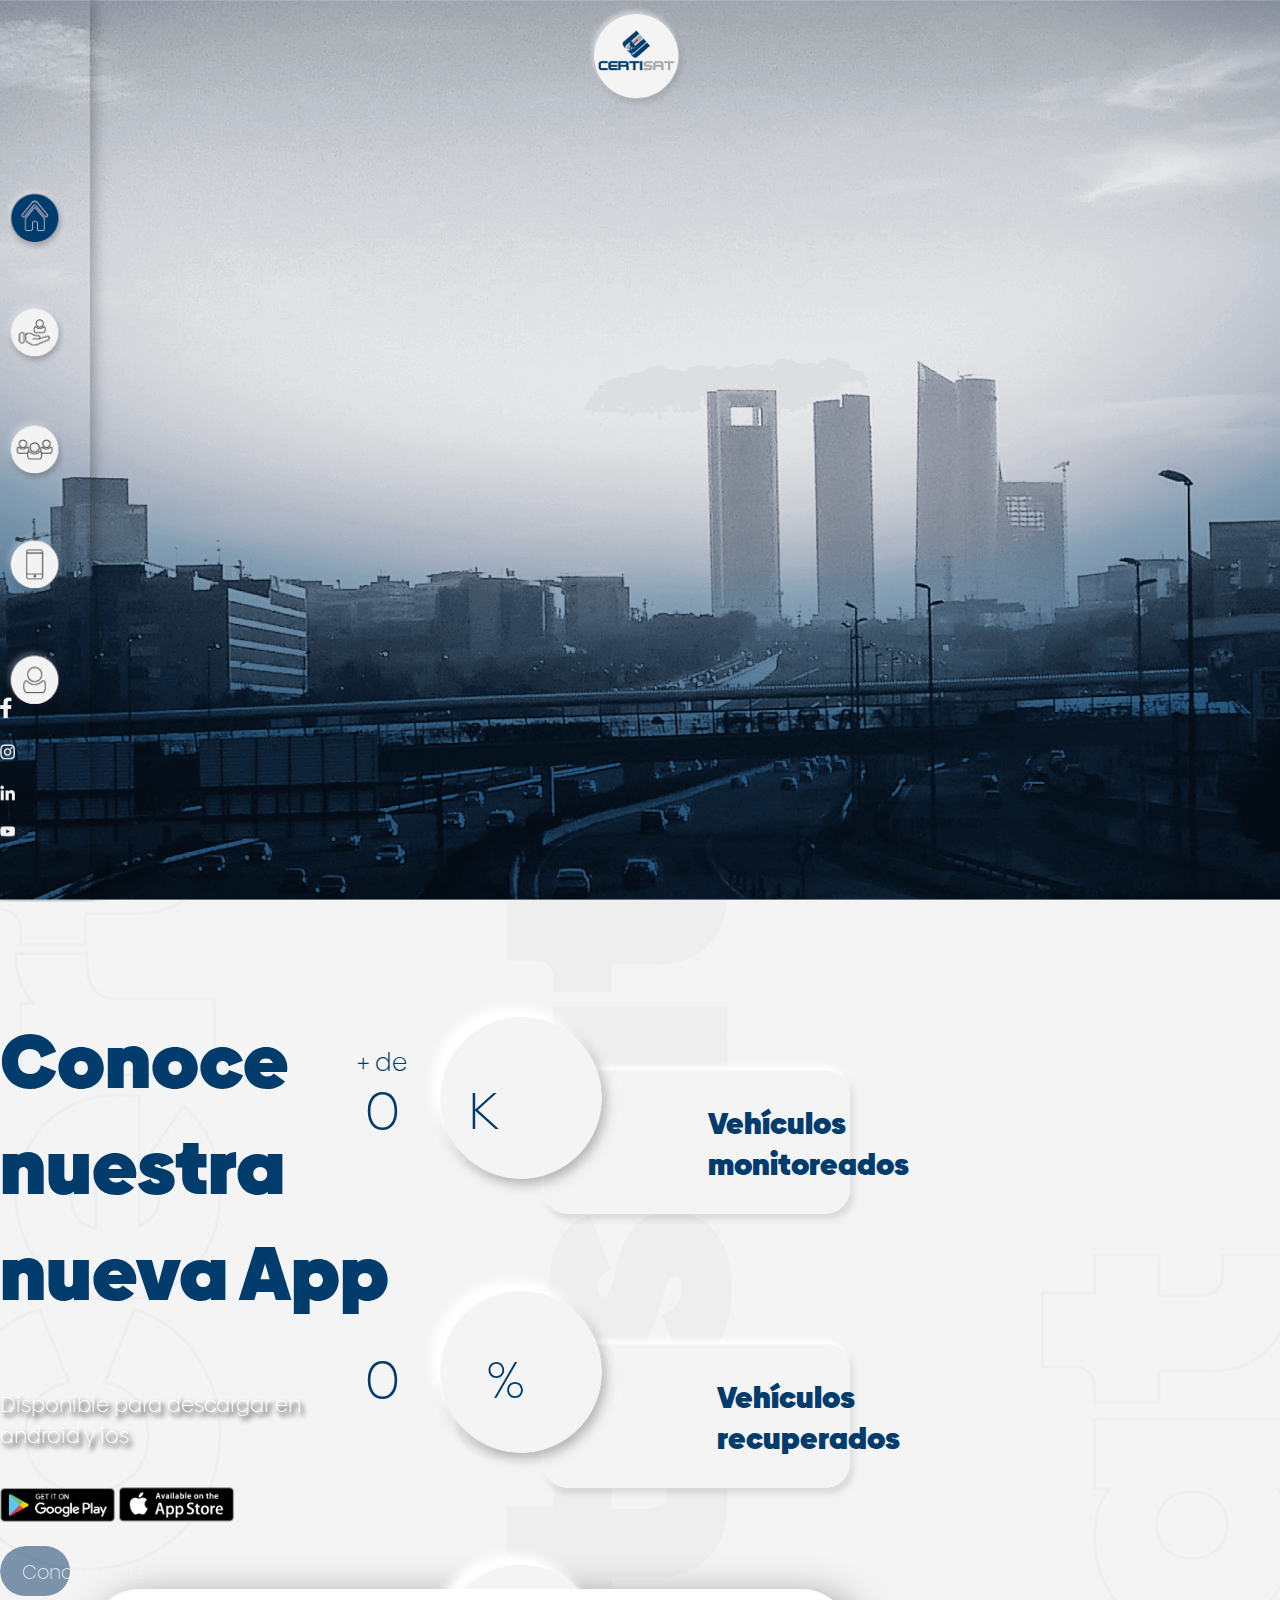
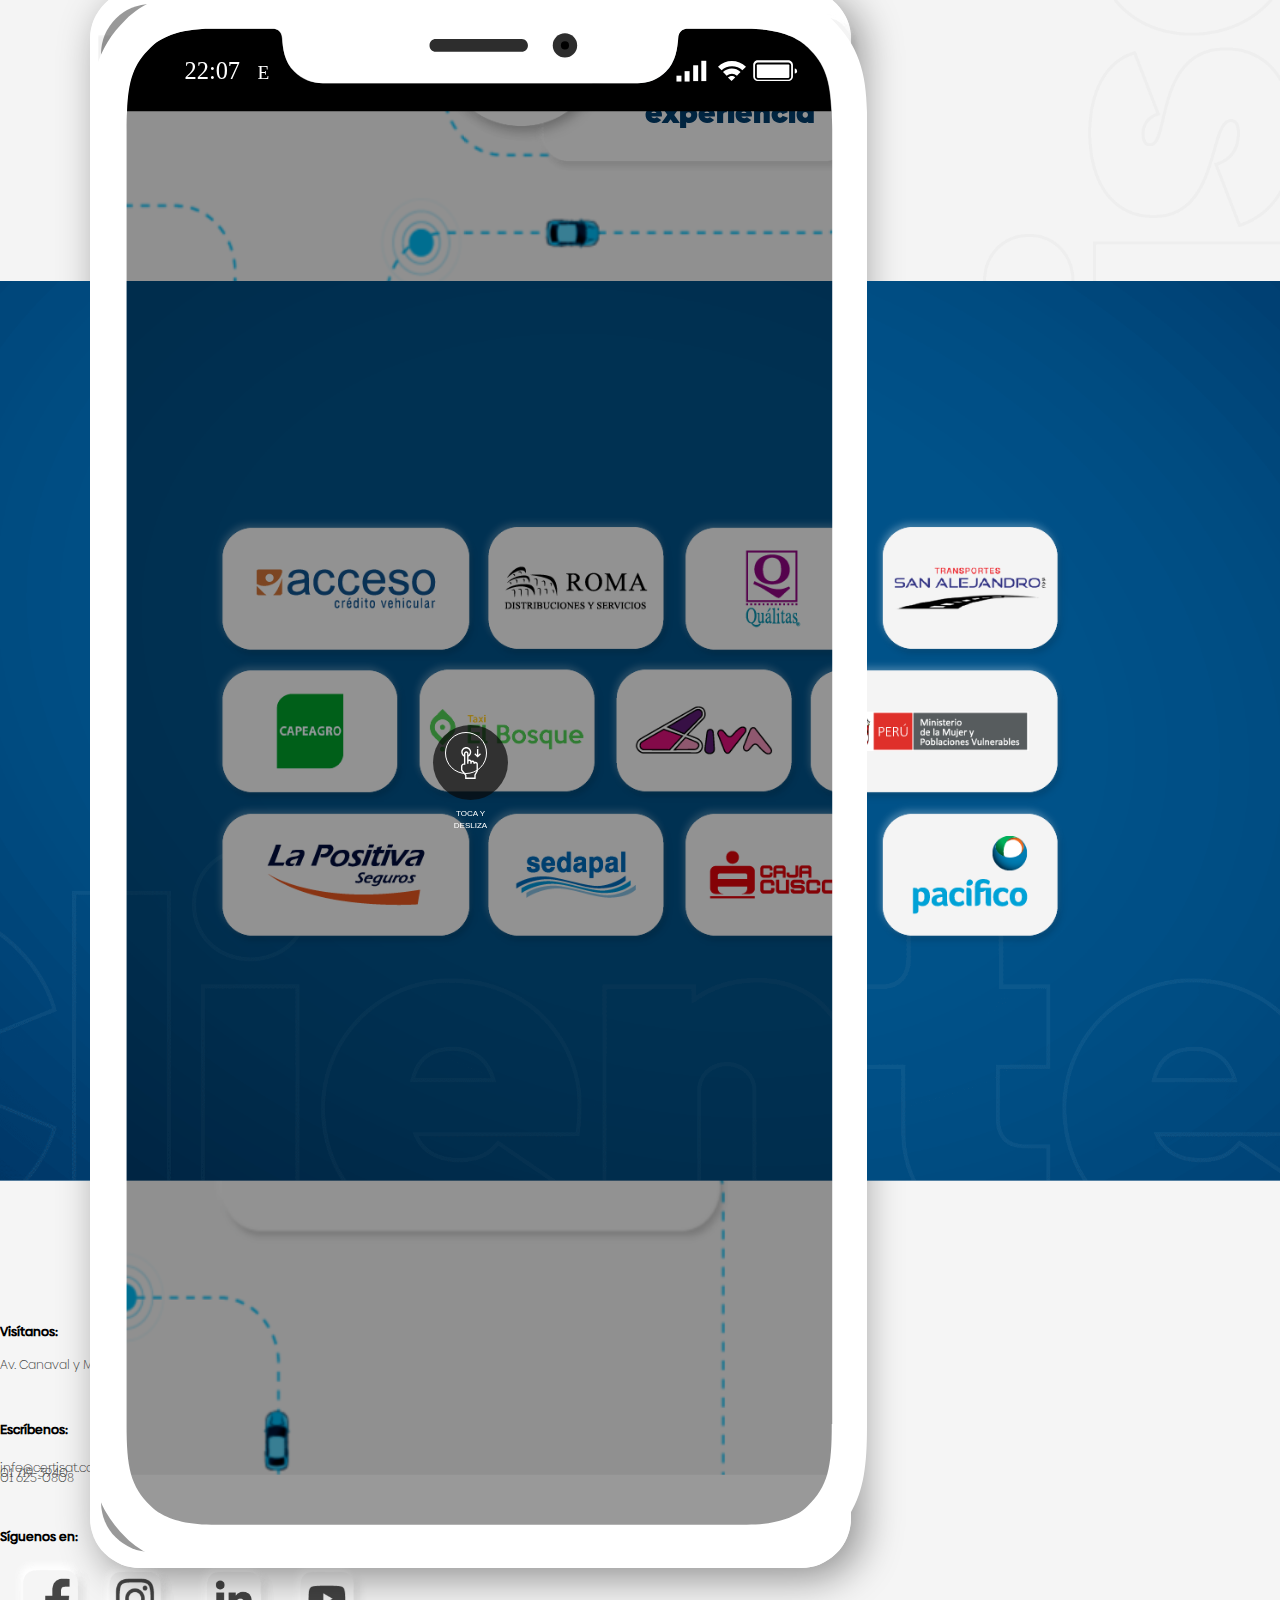
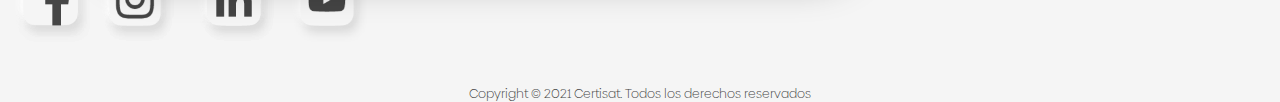
==== commit 2761a420: "cambios" ====
--- a/index.html
+++ b/index.html
@@ -12,9 +12,9 @@
   <!-- META DESCRIPTION -->
   <meta name="description" content="">
   <!-- META KEYWORDS -->
-  <meta namee="keywords" content="">
+  <meta name="keywords" content="">
   <!-- META AUTHOR -->
-  <meta namee="author" content="SOME DUDE">
+  <meta name="author" content="SOME DUDE">
 
   <link rel="shortcut icon" type="image/ico" href="../CERTISAT-WEBSITE/imagenes/fondo-azul-marino.png">
 
@@ -26,12 +26,13 @@
   <link href="https://fonts.googleapis.com/icon?family=Material+Icons" rel="stylesheet">
   <link href="https://fonts.googleapis.com/css2?family=Mulish:wght@400;700&display=swap" rel="stylesheet">
   <link rel="stylesheet" href="https://cdn.jsdelivr.net/npm/bootstrap-icons@1.4.1/font/bootstrap-icons.css">
-
-
-
+  <!-- Swipper -->
+  <link rel="stylesheet" href="https://unpkg.com/swiper/swiper-bundle.min.css" />
 </head>
 
 <body onload="showSliderApp();showNumbersIndex();">
+
+  <div class="zocalo">
 
   <header>
     <nav role="navigation" class="menu-sidebar">
@@ -218,30 +219,32 @@
                   <i>
                     <img src="imagenes/group-8.svg" width="21" alt="">
                   </i>
-                  <span>TOCA Y<br> NAVEGA</span>
+                  <span>TOCA Y<br> DESLIZA</span>
                 </div>
               </div>
               <div class="b15__scrolling">
                 <div class="b15__box">
-                  <div id="carouselExampleSlidesOnly" class="carousel slide" data-bs-ride="carousel">
-                    <div class="carousel-inner">
-                      <div class="carousel-item active" data-bs-interval="3000">
-                        <img src="imagenes/pantalla1.png" class="d-block w-10" alt="...">
-                      </div>
-                      <div class="carousel-item" data-bs-interval="3000">
-                        <img src="imagenes/pantalla2.png" class="d-block w-10" alt="...">
-                      </div>
-                      <div class="carousel-item" data-bs-interval="3000">
-                        <img src="imagenes/pantalla3.png" class="d-block w-10" alt="...">
-                      </div>
-                      <div class="carousel-item" data-bs-interval="3000">
-                        <img src="imagenes/pantalla4.png" class="d-block w-10" alt="...">
-                      </div>
-                      <div class="carousel-item" data-bs-interval="3000">
-                        <img src="imagenes/pantalla5.png" class="d-block w-10" alt="...">
-                      </div>
+                
+
+                  <div class="swiper-container" style="object-fit: cover;position: relative;z-index: 0;">
+                    <div class="swiper-wrapper" >
+                        <div class="swiper-slide" >
+                            <img src="imagenes/app-tecnologia-gps.png" style="max-width: 100%; max-height: 100%;" alt="">
+                        </div>
+                        <div class="swiper-slide">
+                            <img src="imagenes/app-tecnologia-gps2.png" alt="">
+                        </div>
+                        <div class="swiper-slide">
+                            <img src="imagenes/app-tecnologia-gps3.png" alt="">
+                        </div>
+                        <div class="swiper-slide">
+                            <img src="imagenes/app-tecnologia-gps4.png" alt="">
+                        </div>
+                 
+                       
+                 
                     </div>
-                  </div>
+                </div>
 
                 </div>
               </div>
@@ -301,7 +304,8 @@
 
 
   <div class="clientes">
-    <div class="center-logo-company">
+  
+      <img src="imagenes/empresa-grupo-logo.png" alt="">
       <!--
       <img src="imagenes/sensor-fatiga-vehiculo4.png" alt="">
       <img src="imagenes/sensor-fatiga-vehiculo5.png" alt="">
@@ -310,7 +314,7 @@
       -->
 
 
-    </div>
+ 
   </div>
 
   <footer>
@@ -360,15 +364,13 @@
 
       <div class="copyright">
         <p>Copyright © 2021 Certisat. Todos los derechos reservados</p>
-
-
       </div>
 
     </div>
   </footer>
 
 
-
+</div>
 
 
   <script src="https://cdn.jsdelivr.net/npm/bootstrap@5.0.2/dist/js/bootstrap.bundle.min.js"
@@ -448,67 +450,22 @@
       console.log("ejecuto subElementServicio")
     }
 
-    /*
-    document.addEventListener('mouseup', function(e) {
-      var container = document.getElementById('subElementNosotros');
-      var container2 = document.getElementById('subElementServicio');
   
-      if(container){
-        console.log("Existe")
-        if (!container.contains(e.target)) {
-          container.style.boxShadow = "none";
-          container.style.padding = "0";
-          container.style.border = "none";
-          container.style.display = "none";
-      }
-      }
-      
-      if(container2){
-        console.log("Existe")
-        if (!container2.contains(e.target)) {
-          container2.style.boxShadow = "none";
-          container2.style.padding = "0";
-          container2.style.border = "none";
-          container2.style.display = "none";
-      }
-      } 
-  
-  
-  
-    });
-  
-    document.addEventListener('mouseup', function(e) {
-      var container = document.getElementById('miServicio');
-  
-      if(container){
-        console.log("Existe")
-        if (!container.contains(e.target)) {
-          container.style.display = 'none';
-          document.getElementById("cambiarImagen").src="imagenes/icono-servicios-blanco.png";
-          document.getElementById("cambiarImagen0").src="imagenes/icono-inicio-aplicacion-gps-azul.png";
-          y = document.getElementById("layer");
-          y.style.backgroundImage = "none";
-      }
-      } 
-    });
-    */
-
-
-    $(function () {
-      $(".menu a").on('click', function () {
-        $("html, body").animate({
-          scrollTop: $($.attr(this, 'href')).offset().top
-        }, 500);
-      });
-    });
-
-    $(document).ready(function () {
-      $('.background-image').addClass('open');
-    });
 
 
   </script>
 
+  <!-- Swipper -->
+  <script src="https://unpkg.com/swiper/swiper-bundle.min.js"></script>
+
+    <script>
+        var swiper = new Swiper('.swiper-container', {
+            slidesPerView: 1,
+            spaceBetween: 0,
+            loop: true
+        })
+    </script>
+
 </body>
 
 </html>--- a/css/styles.css
+++ b/css/styles.css
@@ -27,12 +27,9 @@
 html,body
 {
 background: #f5f5f5;
-width: 100%;
 margin: 0px;
 padding: 0px;
 overflow-x: hidden;
-
-
 }
 
 .mcd-menu {
@@ -291,9 +288,10 @@
 .b15__box {
     height: 100%;
     width: 100%;
-    overflow: auto;
+    overflow-y : hidden;
     border-radius: 0 0 34px 34px;
     background-color: #fff;
+    
 }
 
 
@@ -659,8 +657,13 @@
 }
 
 .clientes img{
-  width: 100%;
-  height: 40vw;
+  width: 55rem;
+  height: auto;
+  margin: 0;
+  position: absolute;
+  top: 50%;
+  left: 50%;
+  transform: translate(-50%, -50%);
 }
 
 
@@ -668,10 +671,8 @@
 .background-image{
 
 background:url('../imagenes/ciudad-edificio-puente-autos.png') no-repeat center center / cover ;
-height: 100vh;
-}
-
-
+height:  100vh;
+}
 
 .mcd-menu{
 
@@ -840,6 +841,7 @@
   position: relative; 
   background: url("../imagenes/fondo-azul-marino-cliente.png")
    no-repeat center center / cover ;
+   text-align: center;
 }
 
 .center-logo-company{
@@ -911,41 +913,189 @@
   font-family: biennale_light;
 }
 
-
-@media(max-width:2100px){
+.img-app{
+  margin-left: 5vw;
+  margin-top: 7vh;
+}
+
+@media(min-width:2100px){
+ 
+  
+
+
+}
+
+
+/* Responsive */
+
+@media(min-width: 1700px){
+
+  /* .zocalo{
+    width: 1700px;
+    display: block;
+    margin-left: auto;
+    margin-right: auto;
+  } */
+
+  .title{
+    font-size: 102px;
+  }
+
+  .subtitle{
+   
+    font-size: 28.9px;
+    margin-top: 51px;
+  }
+
+  .navbar-left img{
+    margin-top: 51px;
+    width: 93.5px;
+  }
+
+  .device-img{
+    width: 153px;
+    margin-top: 68px;
+   
+  }
+
+  .navbar-left{
+    width:  119px;
+  }
+
+  .icon-bar a:nth-child(1) img{
+    width: 15.3px;
+  }
+
+  .icon-bar img{
+    margin-bottom: 34px;
+    width: 20.4px;
+  }
+
+  .wrapper img { 
+    width: 170px
+  }
+  
+  .customers img{
+    width: 646px;
+  }
+  
+  .mcd-menu li a{
+    font-size: 17px;
+  }
+  
+  .item-servicio{
+    margin-right: 34px;
+  }
+
+ 
+
+  .b15__mobile__scroll{
+    width: 50%;
+  }
+
+  /*Contador Vehiculos monitoreados, experiencia y recuperados*/
+
+  .label {
+    font-size: 39.1px;
+  }
+
+  .label4{
+    font-size: 39.1px;
+  }
+
+  .label6{
+    font-size: 39.1px;
+  }
+
+  .label2 {
+    font-size: 34px;
+  }
+
+  .label3 {
+    font-size: 68px;
+  }
+
+  .labeltag{
+    font-size: 68px;
+  }
+
+  .label5{
+    font-size: 68px;
+  }
+
+  .labeltag2{
+    font-size: 68px;
+  }
+
+  .label7{
+    font-size: 68px;
+  }
+
+  /* footer */
+
+  .bi-geo-alt-fill{
+    font-size: 28.9px;
+  }
+  
+  .contact-location{
+    vertical-align: bottom; 
+    width: 68px; 
+    margin-left: 34px;
+  }
+  
+  
+  .col-contact h1{
+    font-size: 17px;
+    font-family: biennale_medium;
+    margin-bottom: 3vh;
+  }
+  
+  .footer-text h1{
+    margin-bottom: 20.4px;
+  }
+  
+  
+  .col-contact p{
+   
+    font-size: 17px;
+    color: #464646;
+    line-height: 5px;
+    font-family: biennale_light;
+  }
+  
+  .col-social-media img{
+    width: 170x;
+  }
+  
+  .col-social-media h1{
+    font-size: 17px;
+    font-family: biennale_medium;
+  }
+  
+  .copyright p{
+    font-size: 17px;
+    color: #464646;
+    font-family: biennale_light;
+  }
+  
   .img-app{
-    margin-left: 5vw;
+    margin-left: 85px;
     margin-top: 7vh;
   }
 
-
-
-
-}
-
-
-/* Responsive */
-
-@media(max-width: 1700px){
-
- 
- 
-
-}
-
+  .col-logo img{
+    width: 170px
+  }
+
+}
 
 @media(max-width:  1200px){
 
-  
-  
-  
+ 
   /*footer*/
 
  /*custom button animation*/
  
-
-
-
   .group-img img{
     width: 4vw;
   }
@@ -991,6 +1141,9 @@
 
 
 @media (max-width: 960px) {
+
+
+  
 
   .header{
     display: none;
@@ -1090,8 +1243,6 @@
 }
 
 
-
-
 }
 
 
@@ -1140,6 +1291,9 @@
   .wrapper .center{
     position: absolute;
     top: 0.5vh;
+    width: 17vw;
+    content: url("../imagenes/logo-certisat-mobile.png");
+    
   }
 
 
@@ -1205,9 +1359,7 @@
     
   }
 
-  .wrapper .center{
-    width: 19vw;
-  }
+
 
   
 
@@ -1274,12 +1426,9 @@
 
   
   .label {
- 
-font-size: 4vw;
- 
-margin-left: -1vw;
- 
-}
+  font-size: 4vw;
+  margin-left: -1vw;
+  }
 
   .label2 {
     font-size: 4.5vw;
@@ -1386,7 +1535,6 @@
   
   .icon-bar a:nth-child(1) img{
     width: 2.8vw;
-   
   }
 
 
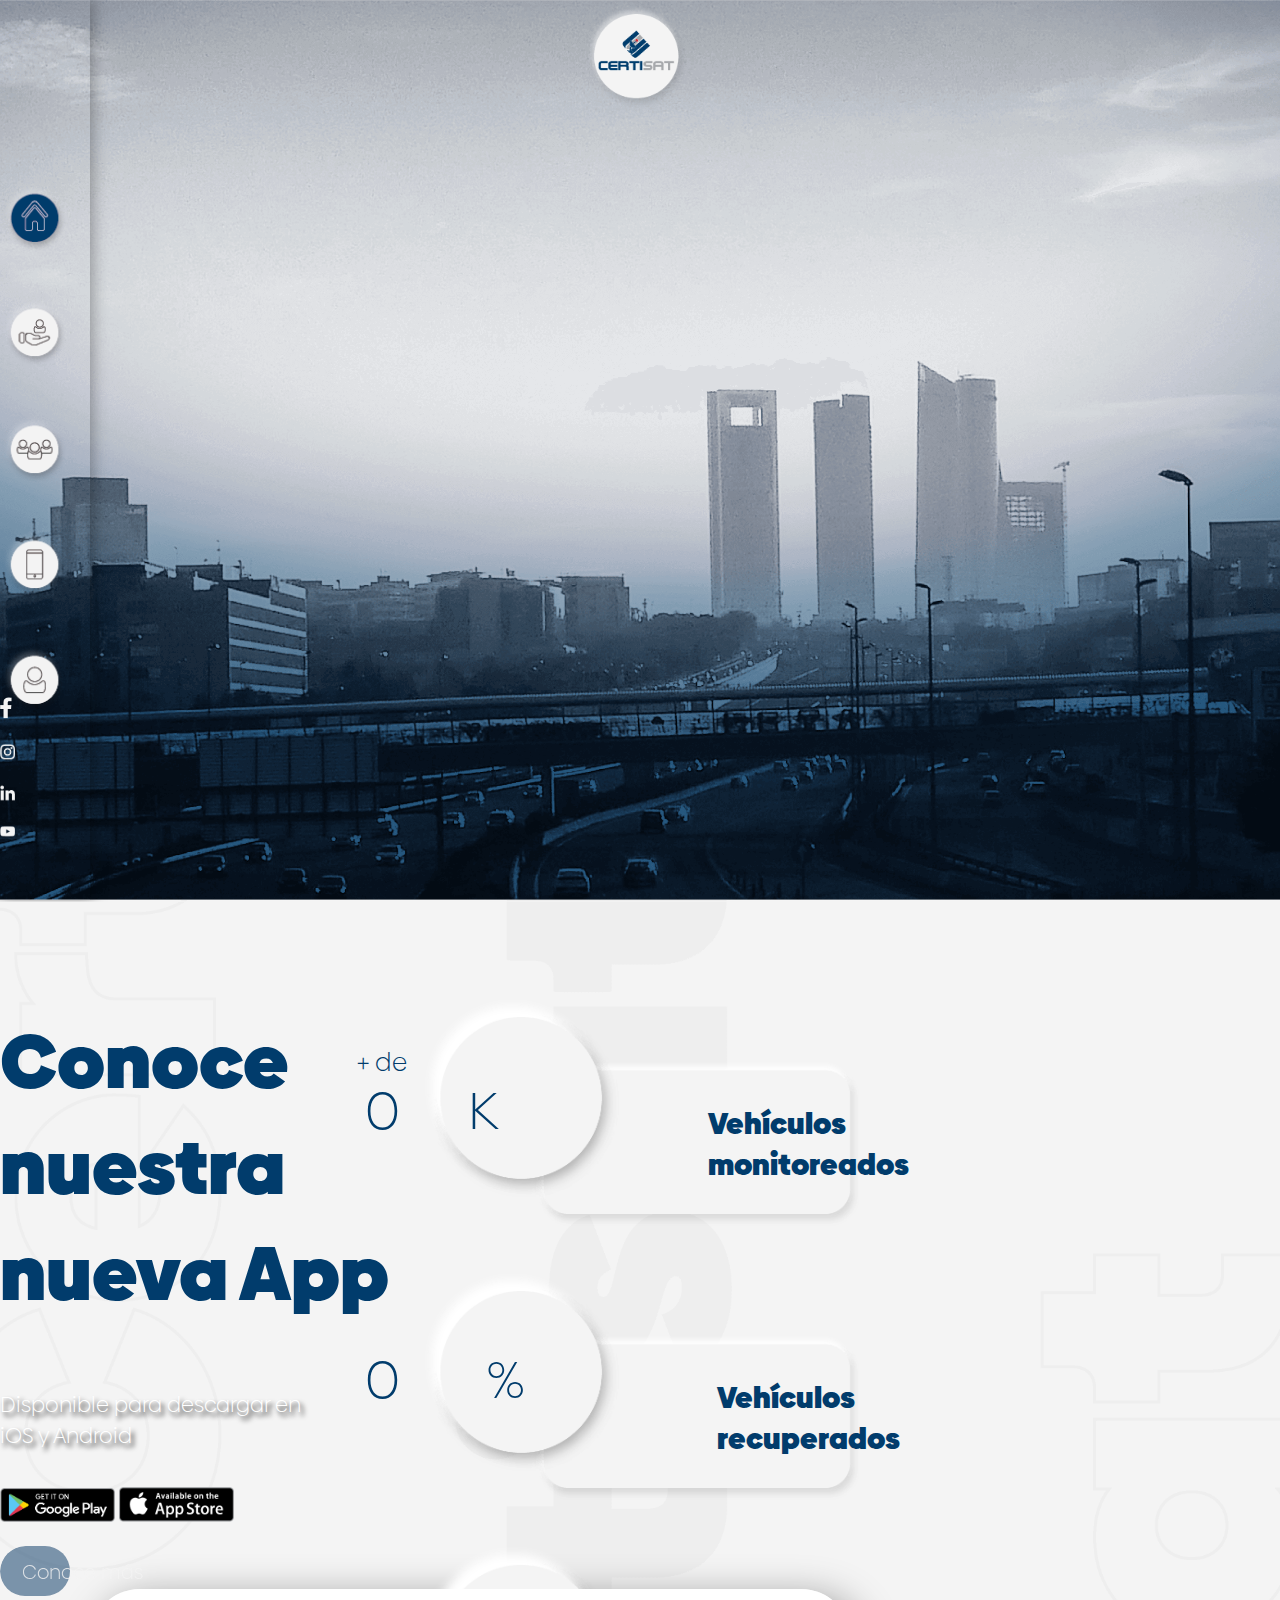
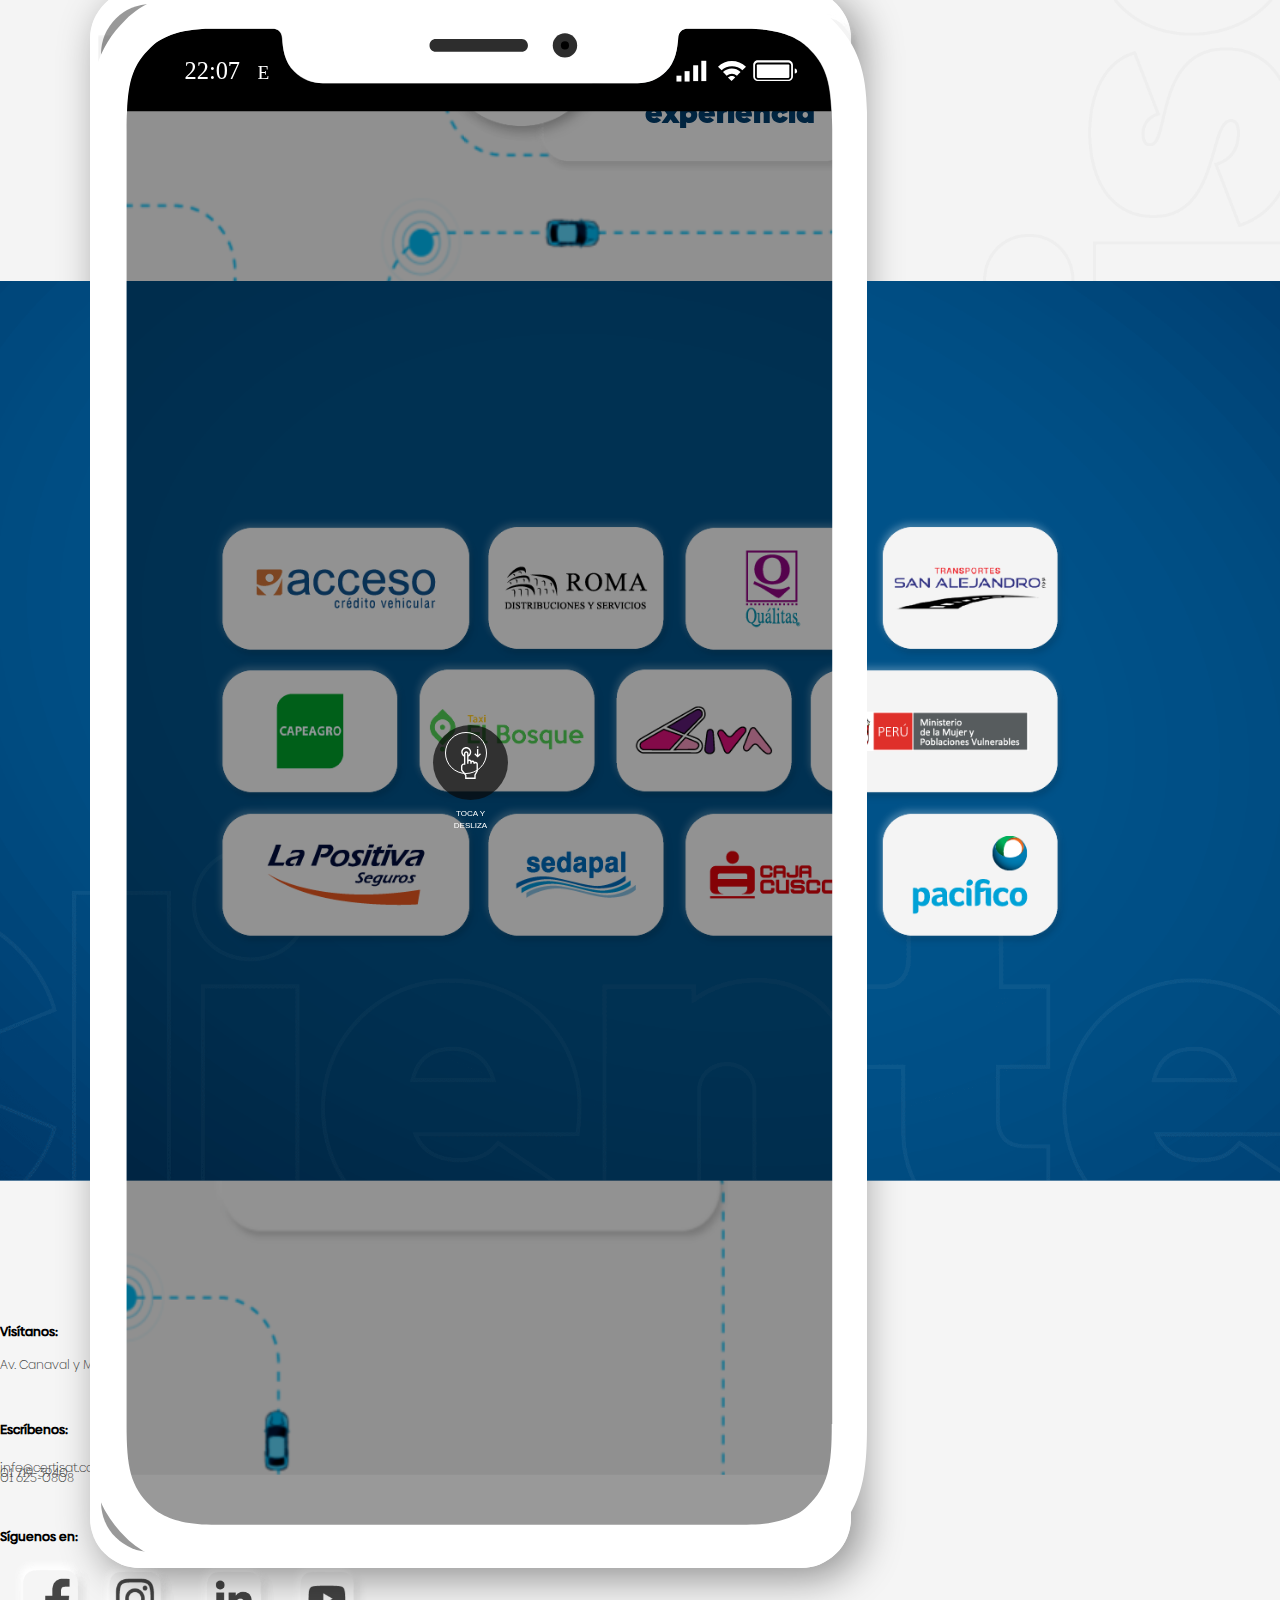
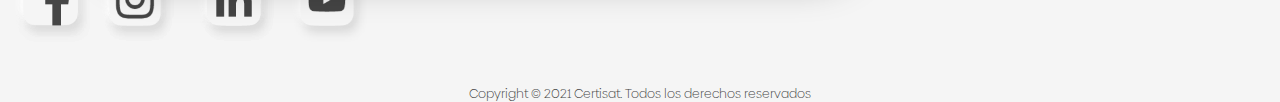
==== commit f130b0e1: "cambios" ====
--- a/index.html
+++ b/index.html
@@ -1,471 +1,392 @@
 <!DOCTYPE html>
 <html lang="en">
-
-<head>
-  <!-- META CHARSET -->
-  <meta charset="UTF-8">
-  <meta http-equiv="X-UA-Compatible" content="IE=edge">
-  <!-- META VIEWPORT -->
-  <meta name="viewport" content="width=device-width, initial-scale=1.0">
-  <!-- TITLE -->
-  <title>Tecnologia - Geolocalizacion</title>
-  <!-- META DESCRIPTION -->
-  <meta name="description" content="">
-  <!-- META KEYWORDS -->
-  <meta name="keywords" content="">
-  <!-- META AUTHOR -->
-  <meta name="author" content="SOME DUDE">
-
-  <link rel="shortcut icon" type="image/ico" href="../CERTISAT-WEBSITE/imagenes/fondo-azul-marino.png">
-
-  <!-- CSS only -->
-  <link href="https://cdn.jsdelivr.net/npm/bootstrap@5.0.0-beta3/dist/css/bootstrap.min.css" rel="stylesheet"
-    integrity="sha384-eOJMYsd53ii+scO/bJGFsiCZc+5NDVN2yr8+0RDqr0Ql0h+rP48ckxlpbzKgwra6" crossorigin="anonymous">
-
-  <link rel="stylesheet" href="css/styles.css">
-  <link href="https://fonts.googleapis.com/icon?family=Material+Icons" rel="stylesheet">
-  <link href="https://fonts.googleapis.com/css2?family=Mulish:wght@400;700&display=swap" rel="stylesheet">
-  <link rel="stylesheet" href="https://cdn.jsdelivr.net/npm/bootstrap-icons@1.4.1/font/bootstrap-icons.css">
-  <!-- Swipper -->
-  <link rel="stylesheet" href="https://unpkg.com/swiper/swiper-bundle.min.css" />
-</head>
-
-<body onload="showSliderApp();showNumbersIndex();">
-
-  <div class="zocalo">
-
-  <header>
-    <nav role="navigation" class="menu-sidebar">
-      <div id="menuToggle">
-        <input type="checkbox" />
-        <button>
-          <div class="icon-menu">
-
-            <img class="menu" src="imagenes/icono-menu-blanco-celular.png"
-              alt="icono del menu de color blanco para celular">
-          </div>
-
-        </button>
-
-        <ul id="menu">
-          <li><i class="bi bi-x" style="font-size: 10vw; margin-left: 8vw;"></i></li>
-          <li>
-            <a onclick="geBoxShadowInicio()" href="index.html"><img src="imagenes/icono-inicio-transparente.png"
-                alt="icono de inicio transparente"><span id="inicio">Inicio</span></a>
-
-          </li>
-          <li>
-
-
-            <a onclick="subElementServicio()" href="#"><img src="imagenes/icono-servicios-transparente.png"
-                alt="icono de servicios transparente"><span id="subElementServicio">Servicio</span></a><br>
-            <div class="li-servicio" id="li-servicio" style="text-align: center;">
-              <div class="servicio">
-                <a href="servicios.html#security"><span>Certisat Security</span></a><br>
-                <a href="servicios.html#gold"><span>Certisat Gold</span></a><br>
-                <a href="servicios.html#Iot"><span>Certisat lot</span></a><br>
-                <a href="servicios.html#faktory"><span>Software Faktary</span></a><br>
-              </div>
-
-            </div>
-
-          </li>
-          <li>
-            <a onclick="subElementNosotros()" href="#"><img src="imagenes/icono-nosotros-transparente.png"
-                alt="icono nosotros transparente"><span id="subElementNosotros">Nosotros</span></a>
-            <div class="li-servicio" id="li-nosotros" style="text-align: center;">
-              <div class="servicio">
-                <a href="nosotros.html#misionVision"><span>Misión - Visión</span></a><br>
-                <a href="nosotros.html#valores"><span>Valores</span></a><br>
-                <a href="nosotros.html#preguntas"><span>Preguntas<br
-                      style="display: block;content: '';margin-top: -13px;">frecuentes</span></a><br>
-              </div>
-            </div>
-
-
-          </li>
-          <li>
-            <a onclick="boxShadowContacto()" href="contactanos.html"><img
-                src="imagenes/icono-contactanos-transparente.png" alt="icono contactanos transparente"><span
-                id="contacto">Contáctanos</span></a>
-
-          </li>
-          <li>
-            <a onclick="boxShadowLogIn()"
-              href="https://sistemasplus.certisat.com/faces/principal/login.xhtml;jsessionid=ED8ACBF64B47CD64ABD139D80CFA2289"><img
-                src="imagenes/icono-iniciar-sesion-transparente.png" alt="icono iniciar sesion transparente"><span
-                id="login">Inicio de Sesión</span></a>
-
-          </li>
-          <div class="icon-media">
-            <img src="imagenes/icono-facebook-monitoreo-gps.png"
-              alt="icono de la página facebook sobre monitoreos de vehiculos y el uso de gps">
-            <img src="imagenes/icono-instagram-monitoreo-gps.png"
-              alt="icono de la red social instagram sobre monitoreos de vehiculos y el uso de gps">
-            <img src="imagenes/icono-linkedin-monitoreo-gps.png"
-              alt="icono de la red social linkedin sobre monitoreos de vehiculos y el uso de gps">
-            <img src="imagenes/icono-youtube-monitoreo-gps.png"
-              alt="icono del canal de youtube sobre monitoreos de vehiculos y el uso de gps">
-          </div>
-
-          </li>
-
-
-        </ul>
-
+   <head>
+      <!-- META CHARSET -->
+      <meta charset="UTF-8">
+      <meta http-equiv="X-UA-Compatible" content="IE=edge">
+      <!-- META VIEWPORT -->
+      <meta name="viewport" content="width=device-width, initial-scale=1.0">
+      <!-- TITLE -->
+      <title>GPS Vehiculo - Monitoreo y rastreo vehicular - Certisat</title>
+      <!-- META DESCRIPTION -->
+      <meta name="description" content="Brindamos servicio GPS profesional de monitoreo, control y recuperación vehicular. Más de 11 años de experiencia nos respaldan">
+      <!-- META KEYWORDS -->
+      <meta name="keywords" content="control, monitoreo de vehiculo, gps, recuperacion de vehiculo, control biometrico de conductor,sensor de fatiga, sensor de puerta, sensor de temperatura, modulo de combustible">
+      <link rel="shortcut icon" type="image/ico" href="../CERTISAT-WEBSITE/imagenes/logo-certisat-mobile.png">
+      <!-- CSS only -->
+      <link href="https://cdn.jsdelivr.net/npm/bootstrap@5.0.0-beta3/dist/css/bootstrap.min.css" rel="stylesheet"
+         integrity="sha384-eOJMYsd53ii+scO/bJGFsiCZc+5NDVN2yr8+0RDqr0Ql0h+rP48ckxlpbzKgwra6" crossorigin="anonymous">
+      <link rel="stylesheet" href="css/styles.css">
+      <link href="https://fonts.googleapis.com/icon?family=Material+Icons" rel="stylesheet">
+      <link href="https://fonts.googleapis.com/css2?family=Mulish:wght@400;700&display=swap" rel="stylesheet">
+      <link rel="stylesheet" href="https://cdn.jsdelivr.net/npm/bootstrap-icons@1.4.1/font/bootstrap-icons.css">
+      <!-- Swipper -->
+      <link rel="stylesheet" href="https://unpkg.com/swiper/swiper-bundle.min.css" />
+   </head>
+   <body onload="showSliderApp();showNumbersIndex();">
+      <div class="zocalo">
+         <header>
+            <nav role="navigation" class="menu-sidebar">
+               <div id="menuToggle">
+                  <input type="checkbox" />
+                  <button>
+                     <div class="icon-menu">
+                        <img class="menu" src="imagenes/icono-menu-blanco-celular.png"
+                           alt="icono del menu de color blanco para celular">
+                     </div>
+                  </button>
+                  <ul id="menu">
+                     <li>
+                        <i class="bi bi-x" style="font-size: 10vw; margin-left: 8vw;"></i>
+                     </li>
+                     <li>
+                        <a onclick="geBoxShadowInicio()" href="index.html"><img src="imagenes/icono-inicio-transparente.png"
+                           alt="icono de inicio transparente"><span id="inicio">Inicio</span></a>
+                     </li>
+                     <li>
+                        <a onclick="subElementServicio()" href="#">
+                        <img src="imagenes/icono-servicios-transparente.png" alt="icono de servicios transparente"><span
+                           id="subElementServicio">Servicio</span>
+                        </a><br>
+                        <div class="li-servicio" id="li-servicio" style="text-align: center;">
+                           <div class="servicio">
+                              <a href="servicios.html#security"><span>Certisat Security</span></a><br>
+                              <a href="servicios.html#gold"><span>Certisat Gold</span></a><br>
+                              <a href="servicios.html#Iot"><span>Certisat lot</span></a><br>
+                              <a href="servicios.html#faktory"><span>Software Faktory</span></a><br>
+                           </div>
+                        </div>
+                     </li>
+                     <li>
+                        <a onclick="subElementNosotros()" href="#"><img src="imagenes/icono-nosotros-transparente.png"
+                           alt="icono nosotros transparente"><span id="subElementNosotros">Nosotros</span></a>
+                        <div class="li-servicio" id="li-nosotros" style="text-align: center;">
+                           <div class="servicio">
+                              <a href="nosotros.html#misionVision"><span>Misión - Visión</span></a><br>
+                              <a href="nosotros.html#valores"><span>Valores</span></a><br>
+                              <a href="nosotros.html#preguntas"><span>Preguntas<br
+                                 style="display: block;content: '';margin-top: -13px;">
+                              frecuentes</span></a><br>
+                           </div>
+                        </div>
+                     </li>
+                     <li>
+                        <a onclick="boxShadowContacto()" href="contactanos.html">
+                        <img src="imagenes/icono-contactanos-transparente.png" alt="icono contactanos transparente">
+                        <span id="contacto">Contáctanos</span>
+                        </a>
+                     </li>
+                     <li>
+                        <a onclick="boxShadowLogIn()"
+                           href="https://sistemasplus.certisat.com/faces/principal/login.xhtml;jsessionid=ED8ACBF64B47CD64ABD139D80CFA2289">
+                        <img src="imagenes/icono-iniciar-sesion-transparente.png" alt="icono iniciar sesion transparente">
+                        <span id="login">Inicio de Sesión</span>
+                        </a>
+                     </li>
+                     <div class="icon-media">
+                        <a href="https://www.facebook.com/Certisat-GPS-100887952175143/" target="_blank"><img
+                          src="imagenes/icono-facebook-monitoreo-gps.png"
+                          alt="icono de la página facebook sobre monitoreos de vehiculos y el uso de gps"></a>
+                        <a href="https://www.instagram.com/certisat?r=nametag" target="_blank"><img
+                            src="imagenes/icono-instagram-monitoreo-gps.png"
+                            alt="icono de la red social instagram sobre monitoreos de vehiculos y el uso de gps"></a>
+                        <a href="#"><img src="imagenes/icono-linkedin-monitoreo-gps.png"
+                            alt="icono de la red social linkedin sobre monitoreos de vehiculos y el uso de gps"></a>
+                        <a href="https://www.youtube.com/channel/UC6EkihHy7pOBu5mMhdFNBig" target="_blank"><img
+                            src="imagenes/icono-youtube-monitoreo-gps.png"
+                            alt="icono del canal de youtube sobre monitoreos de vehiculos y el uso de gps"></a>
+                     </div>
+                     </li>
+                  </ul>
+               </div>
+            </nav>
+         </header>
+         <div class="background-image" id="mybody">
+            <div id="layer">
+            </div>
+            <div class="line-header">
+            </div>
+            <div class="wrapper">
+               <img class="center" src="imagenes/logo-circular-certisat-monitoreo-vehiculo.png"
+                  alt="logo con forma circular de certisat con direccion al monitoreo de vehiculos">
+            </div>
+            <div class="container-fluid" id="container-fluid">
+               <div class="row">
+                  <div class="col-1 col-sm-1  col-md-1 col-lg-1 col-xl-1 navbar-left">
+                     <ul class="mcd-menu">
+                        <li>
+                           <a href=""><img id="cambiarImagen0" src="imagenes/icono-inicio-aplicacion-gps-azul.png"
+                              alt="icono de inicio de aplicacion de gps azul"> </a>
+                        </li>
+                        <li>
+                           <a> <img onclick="myFunction()" class="imagenServicios" id="cambiarImagen"
+                              src="imagenes/icono-servicios-blanco.png" alt="icono de servicios de color blanco"></a>
+                           <ul id="miServicio">
+                              <li>
+                                 <span style="font-weight: bold;">Servicios</span>
+                              </li>
+                              <li>
+                                 <div class="item-servicio"><a href="funcion.html">Personas</a></div>
+                              </li>
+                              <li>
+                                 <div class="item-servicio"><a href="">Empresas</a></div>
+                              </li>
+                              <li>
+                              <li>
+                                 <div class="item-servicio"><a href="servicios.html#Iot">Certisat IoT</a></div>
+                              </li>
+                              </li>
+                              <li>
+                              <li>
+                                 <div class="item-servicio"><a href="servicios.html#faktory">Software faktory</a></div>
+                              </li>
+                              </li>
+                           </ul>
+                        </li>
+                        <li>
+                           <a href="nosotros.html"><img src="imagenes/icono-nosotros-blanco.png"
+                              alt="icono nosotros de color blanco"></a>
+                        </li>
+                        <li>
+                           <a href="contactanos.html"><img src="imagenes/icono-contactanos-blanco.png"
+                              alt="icono nosotros de color blanco"></a>
+                        </li>
+                        <li>
+                           <a
+                              href="https://sistemasplus.certisat.com/faces/principal/login.xhtml;jsessionid=ED8ACBF64B47CD64ABD139D80CFA2289"><img
+                              src="imagenes/icono-inicio-sesion-blanco.png" alt="icono de inicio de sesion blanco"></a>
+                        </li>
+                     </ul>
+                  </div>
+                  <div class="col-12 col-sm-5 col-md-5 col-lg-5 col-xl-5  main-title">
+                     <h1 class="title">Conoce<br> nuestra <br> nueva App</h1>
+                     <div class="group-title">
+                        <h2 class="subtitle">Disponible para descargar en<br>iOS y Android</h2>
+                        <div class="group-device-img">
+                           <a href="https://play.google.com/store/apps/details?id=pe.com.certisat.gps.plus" target="_blank"><img
+                              class="device-img" src="imagenes/icono-google-play-aplicacion-monitoreo-gps.png"
+                              alt="icono de google play de una aplicacion de monitoreo de vehiculos"></a>
+                           <img class="device-img" src="imagenes/icono-apple-store-app-monitoreo-gps.png"
+                              alt="icono de la apple store de una aplicacion de monitoreo de vehiculos"><br>
+                        </div>
+                        <div class="custom-button">
+                           <div class="read-more"><a href="funcion.html">Conoce más</a></div>
+                        </div>
+                     </div>
+                  </div>
+                  <div class="col-12 col-sm-4 col-md-4 col-lg-4  col-xl-4  img-app">
+                     <div class="b15__center scroll-item2 active-top2">
+                        <figure class="b15__mobile__scroll">
+                           <img class="info2" src="imagenes/celular-01.svg" width="285" alt="">
+                           <div class="b15__mouse">
+                              <div>
+                                 <i>
+                                 <img src="imagenes/group-8.svg" width="21" alt="">
+                                 </i>
+                                 <span>TOCA Y<br> DESLIZA</span>
+                              </div>
+                           </div>
+                           <div class="b15__scrolling">
+                              <div class="b15__box">
+                                 <div class="swiper-container" style="object-fit: cover;position: relative;z-index: 0;">
+                                    <div class="swiper-wrapper">
+                                       <div class="swiper-slide">
+                                          <img src="imagenes/app-tecnologia-gps.png" style="max-width: 100%; max-height: 100%;" alt="">
+                                       </div>
+                                       <div class="swiper-slide">
+                                          <img src="imagenes/app-tecnologia-gps2.png" alt="">
+                                       </div>
+                                       <div class="swiper-slide">
+                                          <img src="imagenes/app-tecnologia-gps3.png" alt="">
+                                       </div>
+                                       <div class="swiper-slide">
+                                          <img src="imagenes/app-tecnologia-gps4.png" alt="">
+                                       </div>
+                                    </div>
+                                 </div>
+                              </div>
+                           </div>
+                        </figure>
+                     </div>
+                  </div>
+                  <div class="col-12 col-sm-1 col-md-1 col-lg-1 col-xl-1">
+                     <div class="icon-bar">
+                        <a href="https://www.facebook.com/Certisat-GPS-100887952175143/" target="_blank"><img
+                           src="imagenes/min-icono-facebook-monitoreo-vehiculos.png"
+                           alt="icono pequeño de facebook con direccion al monitoreo de vehiculos"></a>
+                        <a href="https://www.instagram.com/certisat?r=nametag" target="_blank"><img
+                           src="imagenes/min-icono-instagram-monitoreo-vehiculos.png"
+                           alt="icono pequeño de instagram con direccion al monitoreo de vehiculos"></a>
+                        <a href=""><img src="imagenes/min-icono-linkedin-monitoreo-vehiculos.png"
+                           alt="icono pequeño de linkedin con direccion al monitoreo de vehiculos" target="_blank"></a>
+                        <a href="https://www.youtube.com/channel/UC6EkihHy7pOBu5mMhdFNBig" target="_blank"><img
+                           src="imagenes/min-icono-youtube-monitoreo-vehiculos.png"
+                           alt="icono pequeño de youtube con direccion al monitoreo de vehiculos"></a>
+                     </div>
+                  </div>
+               </div>
+            </div>
+         </div>
+         <!-- Section 2 -->
+         <div class="container-experiencia ">
+            <div class="row">
+               <div class="col-md-6 col-lg-6 customers">
+                  <img src="imagenes/icono-vehiculos-monitoreados-gps.png" alt="icono de vehiculos monitoreados utilizando gps">
+                  <p class="label">Vehículos<br>monitoreados</p>
+                  <p class="label2">+ de</p>
+                  <p class="label3 autoCount" data-target="30">0</p>
+                  <p class="labeltag">K</p>
+               </div>
+               <div class="col-md-6 col-lg-6 customers">
+                  <img src="imagenes/icono-vehiculos-monitoreados-gps.png" alt="icono de vehiculos monitoreados utilizando gps">
+                  <p class="label4">Vehículos<br>recuperados</p>
+                  <p class="label5 autoCount2" data-target="99.5">0</p>
+                  <p class="labeltag2">%</p>
+               </div>
+               <div id="reached" class="col-md-12 col-lg-12 customers">
+                  <img src="imagenes/icono-vehiculos-monitoreados-gps.png" alt="icono de vehiculos monitoreados utilizando gps">
+                  <p class="label6">Años de<br>experiencia</p>
+                  <p class="label7 autoCount3" data-target="11">0</p>
+               </div>
+            </div>
+         </div>
+         <!-- Section 3 -->
+         <div class="clientes">
+            <img src="imagenes/empresa-grupo-logo.png" alt="">
+         </div>
+         <footer>
+            <div class="container-footer">
+               <div class="row">
+                  <div class="col-sm-12 col-md-12 col-lg-12 col-xl-3 col-logo ">
+                     <img class="logo" src="imagenes/logo-certisat-monitoreo-gps-vehiculos.png"
+                        alt="logo de certisat con direccion al monitoreo de vehiculos y el uso de gps">
+                  </div>
+                  <div class="col-sm-6 col-md-6 col-lg-6 col-xl-3 col-contact">
+                     <div class="footer-text">
+                        <h1>Visítanos:</h1>
+                        <p>Av. Canaval y Moreyra 452, San Isidro<i class="bi bi-geo-alt-fill"></i></p>
+                     </div>
+                  </div>
+                  <div class="col-sm-6 col-md-6 col-lg-6  col-xl-3  col-contact">
+                     <div class="footer-text2">
+                        <h1>Escríbenos:</h1>
+                        <p>info@certisat.com.pe</p>
+                        <p>01 719-3940</p>
+                        <p>01 625-0808</p>
+                     </div>
+                  </div>
+                  <div class="col-sm-12 col-md-12 col-lg-12 col-xl-3 col-social-media">
+                     <h1>Síguenos en:</h1>
+                     <div class="group-img">
+                        <a href="https://www.facebook.com/Certisat-GPS-100887952175143/" target="_blank"><img
+                           src="imagenes/icono-facebook-monitoreo-gps.png"
+                           alt="icono de la página facebook sobre monitoreos de vehiculos y el uso de gps"></a>
+                        <a href="https://www.instagram.com/certisat?r=nametag" target="_blank"><img
+                           src="imagenes/icono-instagram-monitoreo-gps.png"
+                           alt="icono de la red social instagram sobre monitoreos de vehiculos y el uso de gps"></a>
+                        <a href="#"><img src="imagenes/icono-linkedin-monitoreo-gps.png"
+                           alt="icono de la red social linkedin sobre monitoreos de vehiculos y el uso de gps"></a>
+                        <a href="https://www.youtube.com/channel/UC6EkihHy7pOBu5mMhdFNBig" target="_blank"><img
+                           src="imagenes/icono-youtube-monitoreo-gps.png"
+                           alt="icono del canal de youtube sobre monitoreos de vehiculos y el uso de gps"></a>
+                     </div>
+                  </div>
+               </div>
+               <div class="copyright">
+                  <p>Copyright © 2021 Certisat. Todos los derechos reservados</p>
+               </div>
+            </div>
+         </footer>
       </div>
-    </nav>
-  </header>
-
-  <div class="background-image" id="mybody">
-    <div id="layer">
-    </div>
-
-    <div class="line-header">
-    </div>
-
-
-    <div class="wrapper">
-      <img class="center" src="imagenes/logo-circular-certisat-monitoreo-vehiculo.png"
-        alt="logo con forma circular de certisat con direccion al monitoreo de vehiculos">
-    </div>
-
-    <div class="container-fluid" id="container-fluid">
-      <div class="row">
-        <div class="col-1 col-sm-1  col-md-1 col-lg-1 col-xl-1 navbar-left">
-          <ul class="mcd-menu">
-            <li>
-
-              <a href=""><img id="cambiarImagen0" src="imagenes/icono-inicio-aplicacion-gps-azul.png"
-                  alt="icono de inicio de aplicacion de gps azul"> </a>
-            </li>
-            <li>
-              <a> <img onclick="myFunction()" class="imagenServicios" id="cambiarImagen"
-                  src="imagenes/icono-servicios-blanco.png" alt="icono de servicios de color blanco"></a>
-
-              <ul id="miServicio">
-                <li>
-                  <span style="font-weight: bold;">Servicios</span>
-                </li>
-                <li>
-
-                  <div class="item-servicio"><a href="funcion.html">Personas</a></div>
-
-                </li>
-                <li>
-                  <div class="item-servicio"><a href="">Empresas</a></div>
-
-                </li>
-                <li>
-
-                <li>
-                  <div class="item-servicio"><a href="servicios.html">Certisat IoT</a></div>
-                </li>
-
-
-            </li>
-            <li>
-
-            <li>
-              <div class="item-servicio"><a href="">Software faktory</a></div>
-            </li>
-
-
-            </li>
-          </ul>
-          </li>
-          <li>
-            <a href="nosotros.html"><img src="imagenes/icono-nosotros-blanco.png"
-                alt="icono nosotros de color blanco"></a>
-
-          </li>
-          <li>
-            <a href="contactanos.html"><img src="imagenes/icono-contactanos-blanco.png"
-                alt="icono nosotros de color blanco"></a>
-          </li>
-          <li>
-            <a
-              href="https://sistemasplus.certisat.com/faces/principal/login.xhtml;jsessionid=ED8ACBF64B47CD64ABD139D80CFA2289"><img
-                src="imagenes/icono-inicio-sesion-blanco.png" alt="icono de inicio de sesion blanco"></a>
-          </li>
-          </ul>
-
-
-
-        </div>
-        <div class="col-12 col-sm-5 col-md-5 col-lg-5 col-xl-5  main-title">
-          <h1 class="title">Conoce<br> nuestra <br> nueva App</h1>
-          <div class="group-title">
-            <h2 class="subtitle">Disponible para descargar en<br>android y ios</h2>
-            <div class="group-device-img">
-              <img class="device-img" src="imagenes/icono-google-play-aplicacion-monitoreo-gps.png"
-                alt="icono de google play de una aplicacion de monitoreo de vehiculos">
-              <img class="device-img" src="imagenes/icono-apple-store-app-monitoreo-gps.png"
-                alt="icono de la apple store de una aplicacion de monitoreo de vehiculos"><br>
-            </div>
-            <div class="custom-button">
-              <div class="read-more"><a href="funcion.html">Conoce más</a></div>
-
-            </div>
-
-          </div>
-        </div>
-        <div class="col-12 col-sm-4 col-md-4 col-lg-4  col-xl-4  img-app">
-          <div class="b15__center scroll-item2 active-top2">
-            <figure class="b15__mobile__scroll">
-              <img class="info2" src="imagenes/celular-01.svg" width="285" alt="">
-              <div class="b15__mouse">
-                <div>
-                  <i>
-                    <img src="imagenes/group-8.svg" width="21" alt="">
-                  </i>
-                  <span>TOCA Y<br> DESLIZA</span>
-                </div>
-              </div>
-              <div class="b15__scrolling">
-                <div class="b15__box">
-                
-
-                  <div class="swiper-container" style="object-fit: cover;position: relative;z-index: 0;">
-                    <div class="swiper-wrapper" >
-                        <div class="swiper-slide" >
-                            <img src="imagenes/app-tecnologia-gps.png" style="max-width: 100%; max-height: 100%;" alt="">
-                        </div>
-                        <div class="swiper-slide">
-                            <img src="imagenes/app-tecnologia-gps2.png" alt="">
-                        </div>
-                        <div class="swiper-slide">
-                            <img src="imagenes/app-tecnologia-gps3.png" alt="">
-                        </div>
-                        <div class="swiper-slide">
-                            <img src="imagenes/app-tecnologia-gps4.png" alt="">
-                        </div>
-                 
-                       
-                 
-                    </div>
-                </div>
-
-                </div>
-              </div>
-            </figure>
-          </div>
-        </div>
-        <div class="col-12 col-sm-1 col-md-1 col-lg-1 col-xl-1">
-          <div class="icon-bar">
-            <a href="https://www.facebook.com/Certisat-GPS-100887952175143/" target="_blank"><img
-                src="imagenes/min-icono-facebook-monitoreo-vehiculos.png"
-                alt="icono pequeño de facebook con direccion al monitoreo de vehiculos"></a>
-            <a href="https://www.instagram.com/certisat?r=nametag" target="_blank"><img
-                src="imagenes/min-icono-instagram-monitoreo-vehiculos.png"
-                alt="icono pequeño de instagram con direccion al monitoreo de vehiculos"></a>
-            <a href=""><img src="imagenes/min-icono-linkedin-monitoreo-vehiculos.png"
-                alt="icono pequeño de linkedin con direccion al monitoreo de vehiculos" target="_blank"></a>
-            <a href="https://www.youtube.com/channel/UC6EkihHy7pOBu5mMhdFNBig" target="_blank"><img
-                src="imagenes/min-icono-youtube-monitoreo-vehiculos.png"
-                alt="icono pequeño de youtube con direccion al monitoreo de vehiculos"></a>
-          </div>
-        </div>
-      </div>
-    </div>
-
-  </div>
-
-
-
-
-  <!-- Section 2 -->
-
-
-  <div class="container-experiencia ">
-    <div class="row">
-      <div class="col-md-6 col-lg-6 customers">
-        <img src="imagenes/icono-vehiculos-monitoreados-gps.png" alt="icono de vehiculos monitoreados utilizando gps">
-        <p class="label">Vehículos<br>monitoreados</p>
-        <p class="label2">+ de</p>
-        <p class="label3 autoCount" data-target="30">0</p>
-        <p class="labeltag">K</p>
-      </div>
-      <div class="col-md-6 col-lg-6 customers">
-        <img src="imagenes/icono-vehiculos-monitoreados-gps.png" alt="icono de vehiculos monitoreados utilizando gps">
-        <p class="label4">Vehículos<br>recuperados</p>
-        <p class="label5 autoCount2" data-target="99.5">0</p>
-        <p class="labeltag2">%</p>
-      </div>
-      <div id="reached" class="col-md-12 col-lg-12 customers">
-        <img src="imagenes/icono-vehiculos-monitoreados-gps.png" alt="icono de vehiculos monitoreados utilizando gps">
-        <p class="label6">Años de<br>experiencia</p>
-        <p class="label7 autoCount3" data-target="11">0</p>
-
-      </div>
-    </div>
-  </div>
-
-
-
-  <div class="clientes">
-  
-      <img src="imagenes/empresa-grupo-logo.png" alt="">
-      <!--
-      <img src="imagenes/sensor-fatiga-vehiculo4.png" alt="">
-      <img src="imagenes/sensor-fatiga-vehiculo5.png" alt="">
-      <img src="imagenes/sensor-fatiga-vehiculo6.png" alt="">
-      <img src="imagenes/sensor-fatiga-vehiculo7.png" alt="">
-      -->
-
-
- 
-  </div>
-
-  <footer>
-    <div class="container-footer">
-      <div class="row">
-        <div class="col-sm-12 col-md-12 col-lg-12 col-xl-3 col-logo ">
-          <img class="logo" src="imagenes/logo-certisat-monitoreo-gps-vehiculos.png"
-            alt="logo de certisat con direccion al monitoreo de vehiculos y el uso de gps">
-        </div>
-
-
-        <div class="col-sm-6 col-md-6 col-lg-6 col-xl-3 col-contact">
-
-          <div class="footer-text">
-            <h1>Visítanos:</h1>
-            <p>Av. Canaval y Moreyra 452, San Isidro<i class="bi bi-geo-alt-fill"></i></p>
-
-          </div>
-
-
-        </div>
-
-        <div class="col-sm-6 col-md-6 col-lg-6  col-xl-3  col-contact">
-          <div class="footer-text2">
-            <h1>Escríbenos:</h1>
-            <p>info@certisat.com.pe</p>
-            <p>01 719-3940</p>
-            <p>01 625-0808</p>
-          </div>
-        </div>
-
-        <div class="col-sm-12 col-md-12 col-lg-12 col-xl-3 col-social-media">
-          <h1>Síguenos en:</h1>
-          <div class="group-img">
-            <img src="imagenes/icono-facebook-monitoreo-gps.png"
-              alt="icono de la página facebook sobre monitoreos de vehiculos y el uso de gps">
-            <img src="imagenes/icono-instagram-monitoreo-gps.png"
-              alt="icono de la red social instagram sobre monitoreos de vehiculos y el uso de gps">
-            <img src="imagenes/icono-linkedin-monitoreo-gps.png"
-              alt="icono de la red social linkedin sobre monitoreos de vehiculos y el uso de gps">
-            <img src="imagenes/icono-youtube-monitoreo-gps.png"
-              alt="icono del canal de youtube sobre monitoreos de vehiculos y el uso de gps">
-
-          </div>
-        </div>
-      </div>
-
-      <div class="copyright">
-        <p>Copyright © 2021 Certisat. Todos los derechos reservados</p>
-      </div>
-
-    </div>
-  </footer>
-
-
-</div>
-
-
-  <script src="https://cdn.jsdelivr.net/npm/bootstrap@5.0.2/dist/js/bootstrap.bundle.min.js"
-    integrity="sha384-MrcW6ZMFYlzcLA8Nl+NtUVF0sA7MsXsP1UyJoMp4YLEuNSfAP+JcXn/tWtIaxVXM"
-    crossorigin="anonymous"></script>
-
-  <script src="https://code.jquery.com/jquery-3.3.1.js" integrity="sha256-2Kok7MbOyxpgUVvAk/HJ2jigOSYS2auK4Pfzbm7uH60="
-    crossorigin="anonymous"></script>
-  <script type="text/javascript" src="js/js.js"></script>
-
-  <script type="text/javascript">
-
-
-
-    function boxShadowInicio() {
-
-      var inicio = document.getElementById("inicio");
-      inicio.style.boxShadow = "-2px -3px 5px 0px #fff, 3px 6px 5px 0px #d6d6d6";
-      inicio.style.padding = "1px 65px 8px 6px";
-      inicio.style.border = "3px";
-
-    }
-
-    function boxShadowContacto() {
-
-      var contacto = document.getElementById("contacto");
-      contacto.style.boxShadow = "-2px -3px 5px 0px #fff, 3px 6px 5px 0px #d6d6d6";
-      contacto.style.padding = "1px 65px 8px 6px";
-      contacto.style.border = "3px";
-
-    }
-
-    function boxShadowLogIn() {
-
-      var login = document.getElementById("login");
-      login.style.boxShadow = "-2px -3px 5px 0px #fff, 3px 6px 5px 0px #d6d6d6";
-      login.style.padding = "1px 65px 8px 6px";
-      login.style.border = "3px";
-
-    }
-
-
-    function subElementNosotros() {
-
-
-      var x = document.getElementById("subElementNosotros");
-      var y = document.getElementById("subElementServicio");
-      var z = document.getElementById("li-nosotros");
-      var li_nosotros = document.getElementById("li-servicio");
-      li_nosotros.style.display = "none";
-      z.style.display = "block";
-      x.style.boxShadow = "-2px -3px 5px 0px #fff, 3px 6px 5px 0px #d6d6d6";
-      x.style.padding = "1px 68px 8px 6px";
-      x.style.borderRadius = "5px";
-      y.style.boxShadow = "none";
-      y.style.padding = "0";
-      y.style.border = "none";
-      console.log("ejecut subElementNosotros")
-    }
-
-    function subElementServicio() {
-
-      var y = document.getElementById("subElementServicio");
-      var x = document.getElementById("subElementNosotros");
-      var z = document.getElementById("li-servicio");
-      var li_servicio = document.getElementById("li-nosotros");
-      li_servicio.style.display = "none";
-      z.style.display = "block";
-      y.style.boxShadow = "-2px -3px 5px 0px #fff, 3px 6px 5px 0px #d6d6d6";
-      y.style.padding = "1px 75px 8px 6px";
-      y.style.borderRadius = "5px";
-
-      x.style.boxShadow = "none";
-      x.style.padding = "0";
-      x.style.borderRadius = "none";
-
-      console.log("ejecuto subElementServicio")
-    }
-
-  
-
-
-  </script>
-
-  <!-- Swipper -->
-  <script src="https://unpkg.com/swiper/swiper-bundle.min.js"></script>
-
-    <script>
-        var swiper = new Swiper('.swiper-container', {
-            slidesPerView: 1,
-            spaceBetween: 0,
-            loop: true
-        })
-    </script>
-
-</body>
-
+      <script src="https://cdn.jsdelivr.net/npm/bootstrap@5.0.2/dist/js/bootstrap.bundle.min.js"
+         integrity="sha384-MrcW6ZMFYlzcLA8Nl+NtUVF0sA7MsXsP1UyJoMp4YLEuNSfAP+JcXn/tWtIaxVXM"
+         crossorigin="anonymous"></script>
+      <script src="https://code.jquery.com/jquery-3.3.1.js" integrity="sha256-2Kok7MbOyxpgUVvAk/HJ2jigOSYS2auK4Pfzbm7uH60="
+         crossorigin="anonymous"></script>
+      <script type="text/javascript" src="js/js.js"></script>
+      <script type="text/javascript">
+         function boxShadowInicio() {
+           var inicio = document.getElementById("inicio");
+           inicio.style.boxShadow = "-2px -3px 5px 0px #fff, 3px 6px 5px 0px #d6d6d6";
+           inicio.style.padding = "1px 65px 8px 6px";
+           inicio.style.border = "3px";
+         }
+         
+         function boxShadowContacto() {
+           var contacto = document.getElementById("contacto");
+           contacto.style.boxShadow = "-2px -3px 5px 0px #fff, 3px 6px 5px 0px #d6d6d6";
+           contacto.style.padding = "1px 65px 8px 6px";
+           contacto.style.border = "3px";
+         }
+         
+         function boxShadowLogIn() {
+           var login = document.getElementById("login");
+           login.style.boxShadow = "-2px -3px 5px 0px #fff, 3px 6px 5px 0px #d6d6d6";
+           login.style.padding = "1px 65px 8px 6px";
+           login.style.border = "3px";
+         }
+         
+         
+         function subElementNosotros() {
+           var x = document.getElementById("subElementNosotros");
+           var y = document.getElementById("subElementServicio");
+           var z = document.getElementById("li-nosotros");
+           var li_nosotros = document.getElementById("li-servicio");
+           li_nosotros.style.display = "none";
+           z.style.display = "block";
+           x.style.boxShadow = "-2px -3px 5px 0px #fff, 3px 6px 5px 0px #d6d6d6";
+           x.style.padding = "1px 68px 8px 6px";
+           x.style.borderRadius = "5px";
+           y.style.boxShadow = "none";
+           y.style.padding = "0";
+           y.style.border = "none";
+           console.log("ejecut subElementNosotros")
+         }
+         
+         function subElementServicio() {
+           var y = document.getElementById("subElementServicio");
+           var x = document.getElementById("subElementNosotros");
+           var z = document.getElementById("li-servicio");
+           var li_servicio = document.getElementById("li-nosotros");
+           li_servicio.style.display = "none";
+           z.style.display = "block";
+           y.style.boxShadow = "-2px -3px 5px 0px #fff, 3px 6px 5px 0px #d6d6d6";
+           y.style.padding = "1px 75px 8px 6px";
+           y.style.borderRadius = "5px";
+         
+           x.style.boxShadow = "none";
+           x.style.padding = "0";
+           x.style.borderRadius = "none";
+         
+           console.log("ejecuto subElementServicio")
+         }
+         document.addEventListener('mouseup', function (e) {
+           var container = document.getElementById("");
+         
+           if (container) {
+             if (!container.contains(e.target)) {
+               console.log("ingreso outclick ")
+               container.style.display = 'none';
+               document.getElementById("cambiarImagen").src = "imagenes/icono-inicio-aplicacion-gps.png";
+               document.getElementById("cambiarImagen2").src = "imagenes/icono-inicio-aplicacion-gps-azul.png";
+               m = document.getElementById("layer");
+               m.style.backgroundImage = "none";
+               console.log(" out of range ");
+         
+               var z = document.getElementById("background-image");
+               z.style.zIndex = "2";
+             }
+           }
+         });
+      </script>
+      <!-- Swipper -->
+      <script src="https://unpkg.com/swiper/swiper-bundle.min.js"></script>
+      <script>
+         var swiper = new Swiper('.swiper-container', {
+           slidesPerView: 1,
+           spaceBetween: 0,
+           loop: true
+         })
+      </script>
+   </body>
 </html>--- a/css/styles.css
+++ b/css/styles.css
@@ -1,340 +1,335 @@
-
-
 @font-face {
-  font-family: "biennale_bold";
-  src: url("../fonts/Biennale\ Heavy.otf") format('truetype') ;
+	font-family: "biennale_bold";
+	src: url("../fonts/Biennale\ Heavy.otf") format('truetype');
 }
 
 @font-face {
-  font-family: "biennale_light";
-  src: url("../fonts/Biennale\ Light.otf");
+	font-family: "biennale_light";
+	src: url("../fonts/Biennale\ Light.otf");
 }
 
 @font-face {
-  font-family: "biennale_medium";
-  src: url("../fonts/Biennale\ Medium.otf");
-}
-
+	font-family: "biennale_medium";
+	src: url("../fonts/Biennale\ Medium.otf");
+}
 
 * {
-  margin:0;
-  padding:0;
-}
-
-
-
-
-html,body
-{
-background: #f5f5f5;
-margin: 0px;
-padding: 0px;
-overflow-x: hidden;
+	margin: 0;
+	padding: 0;
+}
+
+html,
+body {
+	background: #f5f5f5;
+	margin: 0px;
+	padding: 0px;
+	overflow-x: hidden;
 }
 
 .mcd-menu {
-  list-style: none;
-  padding: 0;
-  margin: 0;
-  border-radius: 2px;
-  -moz-border-radius: 2px;
-  -webkit-border-radius: 2px;
+	list-style: none;
+	padding: 0;
+	margin: 0;
+	border-radius: 2px;
+	-moz-border-radius: 2px;
+	-webkit-border-radius: 2px;
 }
 
 .mcd-menu li {
-  position: relative;
+	position: relative;
 }
 
 .mcd-menu li a {
-  display: block;
-  text-decoration: none;
-  font-size: 1vw;
-  text-align: center;
-  color: #464647;
-  text-align: left;
-  position: relative;
-  font-size: biennale_light;
-  font-family: 'biennale_light';
-}
-
-.mcd-menu li .item-servicio{
-  padding-left: 40px;
-  
-}
-
-
-.item-servicio{
-  border-radius: 25px;
-  margin-right: 2vw;
-  height: 6vh;
-  background: #f5f5f5;
-  line-height: 6vh;
-  text-align: center;
-}
-
-.item-servicio:hover{
-  box-shadow: -2px -4px 5px 0px #fff, 3px 6px 5px 0px #d6d6d6;
-  position: relative;
-  z-index: 999;
+	display: block;
+	text-decoration: none;
+	font-size: 1vw;
+	text-align: center;
+	color: #464647;
+	text-align: left;
+	position: relative;
+	font-size: biennale_light;
+	font-family: 'biennale_light';
+}
+
+.mcd-menu li .item-servicio {
+	padding-left: 40px;
+}
+
+.item-servicio {
+	border-radius: 25px;
+	margin-right: 2vw;
+	height: 6vh;
+	background: #f5f5f5;
+	line-height: 6vh;
+	text-align: center;
+}
+
+.item-servicio:hover {
+	box-shadow: -2px -4px 5px 0px #fff, 3px 6px 5px 0px #d6d6d6;
+	position: relative;
+	z-index: 999;
 }
 
 .mcd-menu li span {
-  display: block;
-  text-decoration: none;
-  padding-left: 40px;
-  padding-top: 2vh;
-  padding-bottom: 1.5vh;
-  color: #000;
-  font-size: 1.5vw;
-  text-align: left;
-  position: relative;
-  font-family: 'biennale_medium';
-}
-
-
-  /*Auto Slider*/
+	display: block;
+	text-decoration: none;
+	padding-left: 40px;
+	padding-top: 2vh;
+	padding-bottom: 1.5vh;
+	color: #000;
+	font-size: 1.5vw;
+	text-align: left;
+	position: relative;
+	font-family: 'biennale_medium';
+}
+
+
+/*Auto Slider*/
 
 .b15 .scroll-item2.active-top2 {
-  opacity: 1;
-  -ms-filter: none;
-  filter: none;
-  -webkit-transform: translateY(0);
-  -moz-transform: translateY(0);
-  -o-transform: translateY(0);
-  -ms-transform: translateY(0);
-  transform: translateY(0);
-  background: RED;
-}
-
-.scroll-item2.active-top2{
-  margin-left: 2vw;
+	opacity: 1;
+	-ms-filter: none;
+	filter: none;
+	-webkit-transform: translateY(0);
+	-moz-transform: translateY(0);
+	-o-transform: translateY(0);
+	-ms-transform: translateY(0);
+	transform: translateY(0);
+	background: RED;
+}
+
+.scroll-item2.active-top2 {
+	margin-left: 2vw;
 }
 
 .b15__mobile__scroll {
-    
-    width: 64%;
-    position: relative;
-    border-radius: 50px;
-    -webkit-box-shadow: 10px 10px 40px 0 rgb(0 1 0 / 42%);
-    box-shadow: 10px 10px 40px 0 rgb(0 1 0 / 42%);
+	width: 64%;
+	position: relative;
+	border-radius: 50px;
+	-webkit-box-shadow: 10px 10px 40px 0 rgb(0 1 0 / 42%);
+	box-shadow: 10px 10px 40px 0 rgb(0 1 0 / 42%);
 }
 
 .b15__mobile__scroll .info2 {
-    position: relative;
-    z-index: 2;
-    pointer-events: none;
+	position: relative;
+	z-index: 2;
+	pointer-events: none;
 }
 
 .b15__mobile__scroll img {
-    width: 102%;    
-    height: auto;
-    display: block;
+	width: 102%;
+	height: auto;
+	display: block;
 }
 
 .b15__mouse {
-    position: absolute;
-    width: 97%;
-    height: 98%;
-    background-color: rgba(0,0,0,0.4);
-    display: -webkit-box;
-    display: -moz-box;
-    display: -webkit-flex;
-    display: -ms-flexbox;
-    display: box;
-    display: flex;
-    -webkit-box-align: center;
-    -moz-box-align: center;
-    -o-box-align: center;
-    -ms-flex-align: center;
-    -webkit-align-items: center;
-    align-items: center;
-    -webkit-box-pack: center;
-    -moz-box-pack: center;
-    -o-box-pack: center;
-    -ms-flex-pack: center;
-    -webkit-justify-content: center;
-    justify-content: center;
-    right: 0;
-    bottom: 0;
-    left: 0;
-    top: 0;
-    margin: auto;
-    border-radius: 50px;
-    z-index: 1;
-    cursor: pointer;
-    -webkit-transition: 500ms all;
-    -moz-transition: 500ms all;
-    -o-transition: 500ms all;
-    -ms-transition: 500ms all;
-    transition: 500ms all;
-}
-
+	position: absolute;
+	width: 97%;
+	height: 98%;
+	background-color: rgba(0, 0, 0, 0.4);
+	display: -webkit-box;
+	display: -moz-box;
+	display: -webkit-flex;
+	display: -ms-flexbox;
+	display: box;
+	display: flex;
+	-webkit-box-align: center;
+	-moz-box-align: center;
+	-o-box-align: center;
+	-ms-flex-align: center;
+	-webkit-align-items: center;
+	align-items: center;
+	-webkit-box-pack: center;
+	-moz-box-pack: center;
+	-o-box-pack: center;
+	-ms-flex-pack: center;
+	-webkit-justify-content: center;
+	justify-content: center;
+	right: 0;
+	bottom: 0;
+	left: 0;
+	top: 0;
+	margin: auto;
+	border-radius: 50px;
+	z-index: 1;
+	cursor: pointer;
+	-webkit-transition: 500ms all;
+	-moz-transition: 500ms all;
+	-o-transition: 500ms all;
+	-ms-transition: 500ms all;
+	transition: 500ms all;
+}
 
 .b15__mouse.active {
-    opacity: 0;
-    -ms-filter: "progid:DXImageTransform.Microsoft.Alpha(Opacity=0)";
-    filter: alpha(opacity=0);
-    visibility: hidden;
-}
-
-div{
-    display: block;
+	opacity: 0;
+	-ms-filter: "progid:DXImageTransform.Microsoft.Alpha(Opacity=0)";
+	filter: alpha(opacity=0);
+	visibility: hidden;
+}
+
+div {
+	display: block;
 }
 
 .b15__mouse i {
-    width: 75px;
-    height: 75px;
-    border-radius: 100%;
-    background-color: rgba(8,8,8,0.7);
-    display: -webkit-box;
-    display: -moz-box;
-    display: -webkit-flex;
-    display: -ms-flexbox;
-    display: box;
-    display: flex;
-    -webkit-box-align: center;
-    -moz-box-align: center;
-    -o-box-align: center;
-    -ms-flex-align: center;
-    -webkit-align-items: center;
-    align-items: center;
-    -webkit-box-pack: center;
-    -moz-box-pack: center;
-    -o-box-pack: center;
-    -ms-flex-pack: center;
-    -webkit-justify-content: center;
-    justify-content: center;
-    position: relative;
-}
-
-@keyframes scroll{
-  0%{
-    opacity:1;-ms-filter:none;filter:none;
-    -webkit-transform:scale(0);
-    -moz-transform:scale(0);
-    -o-transform:scale(0);
-    -ms-transform:scale(0);
-    transform:scale(0)}
-  45%{
-    opacity:1;
-    -ms-filter:none;
-    filter:none}
-  95%{
-    opacity:0;-ms-filter:"progid:DXImageTransform.Microsoft.Alpha(Opacity=0)";
-    filter:alpha(opacity=0);-webkit-transform:scale(1);
-    -moz-transform:scale(1);-o-transform:scale(1);
-    -ms-transform:scale(1);transform:scale(1)}
-  100%{
-    opacity:0;
-    -ms-filter:"progid:DXImageTransform.Microsoft.Alpha(Opacity=0)";
-    filter:alpha(opacity=0);
-    -webkit-transform:scale(0);
-    -moz-transform:scale(0);
-    -o-transform:scale(0);
-    -ms-transform:scale(0);
-    transform:scale(0)
-    }
-  }
+	width: 75px;
+	height: 75px;
+	border-radius: 100%;
+	background-color: rgba(8, 8, 8, 0.7);
+	display: -webkit-box;
+	display: -moz-box;
+	display: -webkit-flex;
+	display: -ms-flexbox;
+	display: box;
+	display: flex;
+	-webkit-box-align: center;
+	-moz-box-align: center;
+	-o-box-align: center;
+	-ms-flex-align: center;
+	-webkit-align-items: center;
+	align-items: center;
+	-webkit-box-pack: center;
+	-moz-box-pack: center;
+	-o-box-pack: center;
+	-ms-flex-pack: center;
+	-webkit-justify-content: center;
+	justify-content: center;
+	position: relative;
+}
+
+@keyframes scroll {
+	0% {
+		opacity: 1;
+		-ms-filter: none;
+		filter: none;
+		-webkit-transform: scale(0);
+		-moz-transform: scale(0);
+		-o-transform: scale(0);
+		-ms-transform: scale(0);
+		transform: scale(0)
+	}
+	45% {
+		opacity: 1;
+		-ms-filter: none;
+		filter: none
+	}
+	95% {
+		opacity: 0;
+		-ms-filter: "progid:DXImageTransform.Microsoft.Alpha(Opacity=0)";
+		filter: alpha(opacity=0);
+		-webkit-transform: scale(1);
+		-moz-transform: scale(1);
+		-o-transform: scale(1);
+		-ms-transform: scale(1);
+		transform: scale(1)
+	}
+	100% {
+		opacity: 0;
+		-ms-filter: "progid:DXImageTransform.Microsoft.Alpha(Opacity=0)";
+		filter: alpha(opacity=0);
+		-webkit-transform: scale(0);
+		-moz-transform: scale(0);
+		-o-transform: scale(0);
+		-ms-transform: scale(0);
+		transform: scale(0)
+	}
+}
 
 .b15__mouse i:before {
-    content: '';
-    width: 40px;
-    height: 40px;
-    position: absolute;
-    left: 15.5%;
-    top: 10%;
-    border: 1px solid #fff;
-    border-radius: 100%;
-    -webkit-animation: scroll 1800ms infinite;
-    -moz-animation: scroll 1800ms infinite;
-    -o-animation: scroll 1800ms infinite;
-    -ms-animation: scroll 1800ms infinite;
-    animation: scroll 1800ms infinite;
+	content: '';
+	width: 40px;
+	height: 40px;
+	position: absolute;
+	left: 15.5%;
+	top: 10%;
+	border: 1px solid #fff;
+	border-radius: 100%;
+	-webkit-animation: scroll 1800ms infinite;
+	-moz-animation: scroll 1800ms infinite;
+	-o-animation: scroll 1800ms infinite;
+	-ms-animation: scroll 1800ms infinite;
+	animation: scroll 1800ms infinite;
 }
 
 .b15__mouse i img {
-    max-width: 100%;
-    width: auto;
+	max-width: 100%;
+	width: auto;
 }
 
 .b15__mouse span {
-    display: block;
-    color: #fff;
-    padding-top: 8px;
-    font-family: 'Roboto-Bold',sans-serif;
-    font-size: 8px;
-    text-align: center;
-    line-height: 1.5;
+	display: block;
+	color: #fff;
+	padding-top: 8px;
+	font-family: 'Roboto-Bold', sans-serif;
+	font-size: 8px;
+	text-align: center;
+	line-height: 1.5;
 }
 
 br {
-    line-height: 1;
+	line-height: 1;
 }
 
 .b15__scrolling {
-    border-radius: 50px;
-    position: absolute;
-    left: 0;
-    top: 0;
-    width: 100%;
-    height: 100%;
-    padding: 46px 8px 18px 8px;
-    -webkit-box-sizing: border-box;
-    -moz-box-sizing: border-box;
-    box-sizing: border-box;
-    background: white;
+	border-radius: 50px;
+	position: absolute;
+	left: 0;
+	top: 0;
+	width: 100%;
+	height: 100%;
+	padding: 46px 8px 18px 8px;
+	-webkit-box-sizing: border-box;
+	-moz-box-sizing: border-box;
+	box-sizing: border-box;
+	background: white;
 }
 
 .b15__box {
-    height: 100%;
-    width: 100%;
-    overflow-y : hidden;
-    border-radius: 0 0 34px 34px;
-    background-color: #fff;
-    
-}
-
-
-
-.carousel{
-    height: 100%;
+	height: 100%;
+	width: 100%;
+	overflow-y: hidden;
+	border-radius: 0 0 34px 34px;
+	background-color: #fff;
+}
+
+.carousel {
+	height: 100%;
 }
 
 .carousel-inner {
-    position: relative;
-    height: 100%;
-}
-
-.carousel-item{
-    height: 100%;
-}
-
-.b15__scrolling .b15__box #carouselExampleSlidesOnly img{
-    height: 100%;
-}
-
+	position: relative;
+	height: 100%;
+}
+
+.carousel-item {
+	height: 100%;
+}
+
+.b15__scrolling .b15__box #carouselExampleSlidesOnly img {
+	height: 100%;
+}
 
 
 /*Custom Button Animation*/
 
-.custom-button{
-  margin-top: 20px;
+.custom-button {
+	margin-top: 20px;
 }
 
 .custom-button .read-more a {
 	display: inline-block;
 	padding: 12px 22px;
 	font-size: 20px;
-	color: rgba(244, 244, 244, 0.8) ;
+	color: rgba(244, 244, 244, 0.8);
 	border-radius: 43px;
 	position: absolute;
-  z-index: 99;
+	z-index: 99;
 	overflow: hidden;
-  font-weight: 100;
-  font-family: biennale_light;
-}
-
-.custom-button .read-more a::before{
+	font-weight: 100;
+	font-family: biennale_light;
+}
+
+.custom-button .read-more a::before {
 	content: '';
 	top: 0;
 	left: 0;
@@ -347,341 +342,282 @@
 	transition: 0.5s all;
 }
 
-.custom-button .read-more a:hover::before{
+.custom-button .read-more a:hover::before {
 	width: 100%;
 	transform: scale(3);
-  background: #033a64;
-}
-
-.custom-button .read-more a:hover{
+	background: #033a64;
+}
+
+.custom-button .read-more a:hover {
 	color: rgb(255, 255, 255);
 }
 
-
-
-.mcd-menu li ul{
-  position: absolute;
-  height: auto;
-  width: 20vw;
-  padding: 0;
-  padding-bottom: 10px;
-  margin: 0;
-  background: #f5f5f5;
-  opacity: 0;
-  visibility: hidden;
-  transition: all 500ms linear;
-  -o-transition: all 300ms linear;
-  -ms-transition: all 300ms linear;
-  -moz-transition: all 300ms linear;
-  -webkit-transition: all 300ms linear;
-  z-index: 1000;
-  border-radius: 30px;
-  left: 280px;
-  top: 40px;
-  box-shadow: 6px 10px 26px rgb(23 23 23);
-}
-
-
-
-
-.mcd-menu li ul li{
-  margin-left: 0.5vw;
- 
-}
-
-.cambiarImagen{
-  content: url('../imagenes/icono-nosotros-azul.png');
-  
-}
-
+.mcd-menu li ul {
+	position: absolute;
+	height: auto;
+	width: 20vw;
+	padding: 0;
+	padding-bottom: 10px;
+	margin: 0;
+	background: #f5f5f5;
+	opacity: 0;
+	visibility: hidden;
+	transition: all 500ms linear;
+	-o-transition: all 300ms linear;
+	-ms-transition: all 300ms linear;
+	-moz-transition: all 300ms linear;
+	-webkit-transition: all 300ms linear;
+	z-index: 1000;
+	border-radius: 40px;
+	left: 280px;
+	top: 40px;
+	box-shadow: 6px 10px 26px rgb(23 23 23);
+}
+
+.mcd-menu li ul li {
+	margin-left: 0.5vw;
+}
+
+.cambiarImagen {
+	content: url('../imagenes/icono-nosotros-azul.png');
+}
 
 
 /* Navbar */
 
-.menu-sidebar{
-  display: none;
-}
-
-.navbar-left{
-  text-align: center;
-  box-shadow: 2px 1px 14px 1px rgb(0 0 0 / 30%);
-  height: 100vh;
-  width: 7vw;
- 
-
-}
-
-.navbar-left img{
-  margin-top: 3vw;
-  width: 5.5vw;
-}
-
-
-
-.mcd-menu{
- 
-  margin: 0;
-  position: absolute;
-  top: 48%;
-  -ms-transform: translateY(-50%);
-  transform: translateY(-50%);
-}
-
-
-.wrapper img { 
-  width: 10vw; left: 50%; transform: translate(-50%,0); position: absolute; 
-}
-
-
-.title{
-  color: #013C6C;
-  font-size: 6vw;
-  display: inline;
-  text-align: left;
-  font-family: biennale_bold;
-
-  
-}
-
-.main-title{
-  margin-top: 12vh;
-  margin-left: auto;
-}
-
-
-.group-title{
-  margin-right: 8vw;
-  margin-top: 7vh;
-  
-}
-
-.subtitle{
-  color: white;
-  font-weight: 300;
-  font-size: 1.7vw;
-  text-shadow: 3px 4px 5px black;
-  font-family: biennale_light;
-  margin-top: 3vh;
-}
+.menu-sidebar {
+	display: none;
+}
+
+.navbar-left {
+	text-align: center;
+	box-shadow: 2px 1px 14px 1px rgb(0 0 0 / 30%);
+	height: 100vh;
+	width: 7vw;
+}
+
+.navbar-left img {
+	margin-top: 3vw;
+	width: 5.5vw;
+}
+
+.mcd-menu {
+	margin: 0;
+	position: absolute;
+	top: 48%;
+	-ms-transform: translateY(-50%);
+	transform: translateY(-50%);
+}
+
+.wrapper img {
+	width: 10vw;
+	left: 50%;
+	transform: translate(-50%, 0);
+	position: absolute;
+}
+
+.title {
+	color: #013C6C;
+	font-size: 6vw;
+	display: inline;
+	text-align: left;
+	font-family: biennale_bold;
+}
+
+.main-title {
+	margin-top: 12vh;
+	margin-left: auto;
+}
+
+.group-title {
+	margin-right: 8vw;
+	margin-top: 7vh;
+}
+
+.subtitle {
+	color: white;
+	font-weight: 300;
+	font-size: 1.7vw;
+	text-shadow: 3px 4px 5px black;
+	font-family: biennale_light;
+	margin-top: 3vh;
+}
+
 
 /* -------------
 SIDEBAR-LEFT
 ----------------*/
 
-
-
 img {
-  
-    width: 6vw;
-   
-}
-
-.img-app{
-  padding: 0px;
-  
-}
-
-
-
-
-
-.device-img{
-  width: 9vw;
-  margin-top: 4vh;
- 
-}
-
-span{
-
-  font-size: 3.5vw;
-  
-}
-
-a{
-  text-decoration: none;
-  font-weight: bold;
-  color: black;
-}
-
-
-
-
-ul li{
-  list-style-type: none;
-}
-
-
-
+	width: 6vw;
+}
+
+.img-app {
+	padding: 0px;
+}
+
+.device-img {
+	width: 9vw;
+	margin-top: 4vh;
+}
+
+span {
+	font-size: 3.5vw;
+}
+
+a {
+	text-decoration: none;
+	font-weight: bold;
+	color: black;
+}
+
+ul li {
+	list-style-type: none;
+}
 
 .header {
-  position: absolute;
-  top: 0;
-  left: 0;
-  width: 100%;
-  height: 50px;
-
-
-}
-
-.menu{
-width: 4vw;
-margin: 0;
-}
-
-.icon-menu{
-
-background-color: #013C6C;
-border-radius: 55%;
-padding-right: 3.5vw;
-padding-bottom: 3.5vw;
-padding-left: 3.5vw;
-padding-top: 3.5vw;
-margin-top: 0.5vh;
-
-}
-
-
-
-button{
-
- margin-left: 2rem;
- margin-top: 100rem;
- background: none;
- border: none;
- visibility: hidden;
-
-}
-
-
+	position: absolute;
+	top: 0;
+	left: 0;
+	width: 100%;
+	height: 50px;
+}
+
+.menu {
+	width: 4vw;
+	margin: 0;
+}
+
+.icon-menu {
+	background-color: #013C6C;
+	border-radius: 55%;
+	padding-right: 3.5vw;
+	padding-bottom: 3.5vw;
+	padding-left: 3.5vw;
+	padding-top: 3.5vw;
+	margin-top: 0.5vh;
+}
+
+button {
+	margin-left: 2rem;
+	margin-top: 100rem;
+	background: none;
+	border: none;
+	visibility: hidden;
+}
 
 .customers-wrapper2 {
-display: flex;
-justify-content: space-evenly;
-align-items: center;
-height: 70%;
-
-}
-
-.copyright{
-  text-align: center;
-  margin-top: 3vw;
-  
-}
-
-
-.group-img img{
-   width: 3.5vw;
-}
-
-.col-logo{
-
-  text-align: center;
-
-}
-
-.col-contact h1{
-  font-size: 2rem;
-}
-
-.col-social-media h1{
-  font-size: 2rem;
-}
-
-.col-contact p{
-  font-size: 1.5rem;
-}
-
-
-
-
-.col-logo img{
-  width: 10vw;  
-}
-
-.col-contact, .col-social-media{
-  margin-top: 3rem;
-}
-
-.copyright p{
-  font-size: 1.5rem;
-}
+	display: flex;
+	justify-content: space-evenly;
+	align-items: center;
+	height: 70%;
+}
+
+.copyright {
+	text-align: center;
+	margin-top: 3vw;
+}
+
+.group-img img {
+	width: 3.5vw;
+}
+
+.col-logo {
+	text-align: center;
+}
+
+.col-contact h1 {
+	font-size: 2rem;
+}
+
+.col-social-media h1 {
+	font-size: 2rem;
+}
+
+.col-contact p {
+	font-size: 1.5rem;
+}
+
+.col-logo img {
+	width: 10vw;
+}
+
+.col-contact,
+.col-social-media {
+	margin-top: 3rem;
+}
+
+.copyright p {
+	font-size: 1.5rem;
+}
+
 
 /*Icon-bar*/
 
-.icon-bar{
-  position: absolute;
-  bottom: -5vh;
-  -webkit-transform: translateY(-50%);
-  -ms-transform: translateY(-50%);
-  transform: translateY(-50%);
-  
-}
-
-.icon-bar img{
-  margin-bottom: 2vw;
-  display: block;
-  text-align: center;
-  width: 1.2vw;
-}
-
-.icon-bar a:nth-child(1) img{
-  width: 0.9vw;
- 
-}
+.icon-bar {
+	position: absolute;
+	bottom: -5vh;
+	-webkit-transform: translateY(-50%);
+	-ms-transform: translateY(-50%);
+	transform: translateY(-50%);
+}
+
+.icon-bar img {
+	margin-bottom: 2vw;
+	display: block;
+	text-align: center;
+	width: 1.2vw;
+}
+
+.icon-bar a:nth-child(1) img {
+	width: 0.9vw;
+}
+
 
 /* Section 2 */
 
-
-
-.customers{
-  text-align: center;
-  position: relative;
-}
-
-.customers img{
-  width: 38vw;
- 
-}
-
-.container-experiencia{
- 
-  padding: 5rem;
-  background: url('../imagenes/fondo-blanco-certisat.png') no-repeat center center / cover;
-
-}
+.customers {
+	text-align: center;
+	position: relative;
+}
+
+.customers img {
+	width: 38vw;
+}
+
+.container-experiencia {
+	padding: 5rem;
+	background: url('../imagenes/fondo-blanco-certisat.png') no-repeat center center / cover;
+}
+
 
 /* End of Section 2 */
 
-.app{
-  visibility: hidden;
-}
-
-.clientes img{
-  width: 55rem;
-  height: auto;
-  margin: 0;
-  position: absolute;
-  top: 50%;
-  left: 50%;
-  transform: translate(-50%, -50%);
-}
-
-
-
-.background-image{
-
-background:url('../imagenes/ciudad-edificio-puente-autos.png') no-repeat center center / cover ;
-height:  100vh;
-}
-
-.mcd-menu{
-
-  z-index: 999;
-}
-
-.icon-bar{
-
-  z-index: 999;
+.app {
+	visibility: hidden;
+}
+
+.clientes img {
+	width: 55rem;
+	height: auto;
+	margin: 0;
+	position: absolute;
+	top: 50%;
+	left: 50%;
+	transform: translate(-50%, -50%);
+}
+
+.background-image {
+	background: url('../imagenes/ciudad-edificio-puente-autos.png') no-repeat center center / cover;
+	height: 100vh;
+}
+
+.mcd-menu {
+	z-index: 999;
+}
+
+.icon-bar {
+	z-index: 999;
 }
 
 .color-box {
@@ -696,23 +632,19 @@
 	margin-left: 10px;
 }
 
-
-
-#color-box-input1:checked ~ .background-image::before{
-
-  content: "";
-  position: absolute;
-  top: 0px;
-  right: 0px;
-  bottom: 0px;
-  left: 0px;
-  background-color: rgb(14 33 56 / 80%);
-}
+#color-box-input1:checked~.background-image::before {
+	content: "";
+	position: absolute;
+	top: 0px;
+	right: 0px;
+	bottom: 0px;
+	left: 0px;
+	background-color: rgb(14 33 56 / 80%);
+}
+
 #color-box-input1 {
-  display: none;
-  }
-
-
+	display: none;
+}
 
 
 /*
@@ -727,1036 +659,766 @@
   background-color: rgb(14 33 56 / 80%);
 }*/
 
-
-
-  
-  .label {
-    position: absolute;
-    top: 60%;
-    left: 65%;
-    transform: translate(-50%, -50%);
-    color: #013C6C;
-    font-size: 2.3vw;
-    font-family: biennale_bold;
-    text-align: left;
-  }
-
-  .label2 {
-    position: absolute;
-    top: 30%;
-    left: 27%;
-    transform: translate(-50%, -50%);
-    font-family: biennale_light;
-    color: #013C6C;
-    font-size: 2vw;
-  }
-
-  .label3 {
-    position: absolute;
-    top: 48%;
-    left: 27%;
-    font-family: biennale_light;
-    transform: translate(-50%, -50%);
-    color: #013C6C;
-    font-size: 4vw;
-  }
-
-  .labeltag{
-    position: absolute;
-    top: 48%;
-    left: 36%;
-    font-family: biennale_light;
-    transform: translate(-50%, -50%);
-    color: #013C6C;
-    font-size: 4vw;
-  }
-
-  .label4{
-    position: absolute;
-    top: 60%;
-    left: 65%;
-    transform: translate(-50%, -50%);
-    font-family: biennale_bold;
-    color: #013C6C;
-    text-align: left;
-    font-size: 2.3vw;
-    font-weight: bold;
-  }
-
-  .label5{
-    position: absolute;
-    top: 46%;
-    left: 27%;
-    font-family: biennale_light;
-    transform: translate(-50%, -50%);
-    color: #013C6C;
-    font-size: 4vw;
-  }
-
-  .labeltag2{
-    position: absolute;
-    top: 46%;
-    left: 38%;
-    font-family: biennale_light;
-    transform: translate(-50%, -50%);
-    color: #013C6C;
-    font-size: 4vw;
-  }
-
-  .label6{
-    position: absolute;
-    top: 60%;
-    left: 58%;
-    transform: translate(-50%, -50%);
-    font-family: biennale_bold;
-    color: #013C6C;
-    text-align: left;
-    font-size: 2.3vw;
-    font-weight: bold;
-  }
-
-  .label7{
-    position: absolute;
-    top: 45%;
-    left: 39.5%;
-    font-family: biennale_light;
-    transform: translate(-50%, -50%);
-    color: #013C6C;
-    font-size: 4vw;
-  }
-
-  
-
-
-
-
-.main-intro{
-  margin-right: 0rem;
-}
+.label {
+	position: absolute;
+	top: 60%;
+	left: 65%;
+	transform: translate(-50%, -50%);
+	color: #013C6C;
+	font-size: 2.3vw;
+	font-family: biennale_bold;
+	text-align: left;
+}
+
+.label2 {
+	position: absolute;
+	top: 30%;
+	left: 27%;
+	transform: translate(-50%, -50%);
+	font-family: biennale_light;
+	color: #013C6C;
+	font-size: 2vw;
+}
+
+.label3 {
+	position: absolute;
+	top: 48%;
+	left: 27%;
+	font-family: biennale_light;
+	transform: translate(-50%, -50%);
+	color: #013C6C;
+	font-size: 4vw;
+}
+
+.labeltag {
+	position: absolute;
+	top: 48%;
+	left: 36%;
+	font-family: biennale_light;
+	transform: translate(-50%, -50%);
+	color: #013C6C;
+	font-size: 4vw;
+}
+
+.label4 {
+	position: absolute;
+	top: 60%;
+	left: 65%;
+	transform: translate(-50%, -50%);
+	font-family: biennale_bold;
+	color: #013C6C;
+	text-align: left;
+	font-size: 2.3vw;
+	font-weight: bold;
+}
+
+.label5 {
+	position: absolute;
+	top: 46%;
+	left: 27%;
+	font-family: biennale_light;
+	transform: translate(-50%, -50%);
+	color: #013C6C;
+	font-size: 4vw;
+}
+
+.labeltag2 {
+	position: absolute;
+	top: 46%;
+	left: 38%;
+	font-family: biennale_light;
+	transform: translate(-50%, -50%);
+	color: #013C6C;
+	font-size: 4vw;
+}
+
+.label6 {
+	position: absolute;
+	top: 60%;
+	left: 58%;
+	transform: translate(-50%, -50%);
+	font-family: biennale_bold;
+	color: #013C6C;
+	text-align: left;
+	font-size: 2.3vw;
+	font-weight: bold;
+}
+
+.label7 {
+	position: absolute;
+	top: 45%;
+	left: 39.5%;
+	font-family: biennale_light;
+	transform: translate(-50%, -50%);
+	color: #013C6C;
+	font-size: 4vw;
+}
+
+.main-intro {
+	margin-right: 0rem;
+}
+
 
 /* Company logo */
 
-.clientes{
-  height: 100vh;
-  position: relative; 
-  background: url("../imagenes/fondo-azul-marino-cliente.png")
-   no-repeat center center / cover ;
-   text-align: center;
-}
-
-.center-logo-company{
-  position: absolute;
-  padding: 80px 150px 80px 150px;
-}
-
-.center-logo-company img{
-  width: 20vw;height: 25vh;
-}
-
-.center-logo-company img:nth-child(1){
-  width: 25vw;height: 30vh;
+.clientes {
+	height: 100vh;
+	position: relative;
+	background: url("../imagenes/fondo-azul-marino-cliente.png") no-repeat center center / cover;
+	text-align: center;
+}
+
+.center-logo-company {
+	position: absolute;
+	padding: 80px 150px 80px 150px;
+}
+
+.center-logo-company img {
+	width: 20vw;
+	height: 25vh;
+}
+
+.center-logo-company img:nth-child(1) {
+	width: 25vw;
+	height: 30vh;
 }
 
 
 /*footer*/
 
-.bi-geo-alt-fill{
-  font-size: 1.7vw;
-    margin-left: 6px;
-    color: black;
-    stroke-width: 1px;
-}
-
-.contact-location{
-  vertical-align: bottom; 
-  width: 4vw; 
-  margin-left: 2vw;
-}
-
-
-.col-logo{
-  margin-top: auto;
- margin-bottom: auto;
-}
-
-.col-contact h1{
-  font-size: 1vw;
-  font-family: biennale_medium;
-  margin-bottom: 3vh;
-}
-
-.footer-text h1{
-  margin-bottom: 1.2vh;
-}
-
-
-.col-contact p{
- 
-  font-size: 1vw;
-  color: #464646;
-  line-height: 5px;
-  font-family: biennale_light;
-}
-
-.col-social-media img{
-  width: 10vh;
-}
-
-.col-social-media h1{
-  font-size: 1vw;
-  font-family: biennale_medium;
-}
-
-.copyright p{
-  font-size: 1vw;
-  color: #464646;
-  font-family: biennale_light;
-}
-
-.img-app{
-  margin-left: 5vw;
-  margin-top: 7vh;
-}
-
-@media(min-width:2100px){
- 
-  
-
-
-}
+.bi-geo-alt-fill {
+	font-size: 1.7vw;
+	margin-left: 6px;
+	color: black;
+	stroke-width: 1px;
+}
+
+.contact-location {
+	vertical-align: bottom;
+	width: 4vw;
+	margin-left: 2vw;
+}
+
+.col-logo {
+	margin-top: auto;
+	margin-bottom: auto;
+}
+
+.col-contact h1 {
+	font-size: 1vw;
+	font-family: biennale_medium;
+	margin-bottom: 3vh;
+}
+
+.footer-text h1 {
+	margin-bottom: 1.2vh;
+}
+
+.col-contact p {
+	font-size: 1vw;
+	color: #464646;
+	line-height: 5px;
+	font-family: biennale_light;
+}
+
+.col-social-media img {
+	width: 10vh;
+}
+
+.col-social-media h1 {
+	font-size: 1vw;
+	font-family: biennale_medium;
+}
+
+.copyright p {
+	font-size: 1vw;
+	color: #464646;
+	font-family: biennale_light;
+}
+
+.img-app {
+	margin-left: 5vw;
+	margin-top: 7vh;
+}
+
+@media(min-width:2100px) {}
 
 
 /* Responsive */
 
-@media(min-width: 1700px){
-
-  /* .zocalo{
+@media(min-width: 1700px) {
+	/* .zocalo{
     width: 1700px;
     display: block;
     margin-left: auto;
     margin-right: auto;
   } */
-
-  .title{
-    font-size: 102px;
-  }
-
-  .subtitle{
-   
-    font-size: 28.9px;
-    margin-top: 51px;
-  }
-
-  .navbar-left img{
-    margin-top: 51px;
-    width: 93.5px;
-  }
-
-  .device-img{
-    width: 153px;
-    margin-top: 68px;
-   
-  }
-
-  .navbar-left{
-    width:  119px;
-  }
-
-  .icon-bar a:nth-child(1) img{
-    width: 15.3px;
-  }
-
-  .icon-bar img{
-    margin-bottom: 34px;
-    width: 20.4px;
-  }
-
-  .wrapper img { 
-    width: 170px
-  }
-  
-  .customers img{
-    width: 646px;
-  }
-  
-  .mcd-menu li a{
-    font-size: 17px;
-  }
-  
-  .item-servicio{
-    margin-right: 34px;
-  }
-
- 
-
-  .b15__mobile__scroll{
-    width: 50%;
-  }
-
-  /*Contador Vehiculos monitoreados, experiencia y recuperados*/
-
-  .label {
-    font-size: 39.1px;
-  }
-
-  .label4{
-    font-size: 39.1px;
-  }
-
-  .label6{
-    font-size: 39.1px;
-  }
-
-  .label2 {
-    font-size: 34px;
-  }
-
-  .label3 {
-    font-size: 68px;
-  }
-
-  .labeltag{
-    font-size: 68px;
-  }
-
-  .label5{
-    font-size: 68px;
-  }
-
-  .labeltag2{
-    font-size: 68px;
-  }
-
-  .label7{
-    font-size: 68px;
-  }
-
-  /* footer */
-
-  .bi-geo-alt-fill{
-    font-size: 28.9px;
-  }
-  
-  .contact-location{
-    vertical-align: bottom; 
-    width: 68px; 
-    margin-left: 34px;
-  }
-  
-  
-  .col-contact h1{
-    font-size: 17px;
-    font-family: biennale_medium;
-    margin-bottom: 3vh;
-  }
-  
-  .footer-text h1{
-    margin-bottom: 20.4px;
-  }
-  
-  
-  .col-contact p{
-   
-    font-size: 17px;
-    color: #464646;
-    line-height: 5px;
-    font-family: biennale_light;
-  }
-  
-  .col-social-media img{
-    width: 170x;
-  }
-  
-  .col-social-media h1{
-    font-size: 17px;
-    font-family: biennale_medium;
-  }
-  
-  .copyright p{
-    font-size: 17px;
-    color: #464646;
-    font-family: biennale_light;
-  }
-  
-  .img-app{
-    margin-left: 85px;
-    margin-top: 7vh;
-  }
-
-  .col-logo img{
-    width: 170px
-  }
-
-}
-
-@media(max-width:  1200px){
-
- 
-  /*footer*/
-
- /*custom button animation*/
- 
-  .group-img img{
-    width: 4vw;
-  }
-  
-  
-  .col-sm-3 h1{
-    font-size: 2vw;
-    font-weight: bold;
-  }
-  
-  .logo{
-    width: 18vw;
-  }
-  
-  .col-contact{
-  
-    width: 50%;
-    margin-top: 3rem;
-    
-  }
-  
-  .col-logo{
-    text-align: center;
-  }
-  
-  .col-contact p{
-    font-size: 1vw;
-    text-align: center;
-  } 
-  
-  .col-contact h1{
-    font-size: 2vw;
-    font-weight: bold;
-    text-align: center;
-  }
-
-  .col-social-media{
-    text-align: center;
-  }
-
-}
-
-
+	.title {
+		font-size: 102px;
+	}
+	.subtitle {
+		font-size: 28.9px;
+		margin-top: 51px;
+	}
+	.navbar-left img {
+		margin-top: 51px;
+		width: 93.5px;
+	}
+	.device-img {
+		width: 153px;
+		margin-top: 68px;
+	}
+	.navbar-left {
+		width: 119px;
+	}
+	.icon-bar a:nth-child(1) img {
+		width: 15.3px;
+	}
+	.icon-bar img {
+		margin-bottom: 34px;
+		width: 20.4px;
+	}
+	.wrapper img {
+		width: 170px
+	}
+	.customers img {
+		width: 646px;
+	}
+	.mcd-menu li a {
+		font-size: 17px;
+	}
+	.item-servicio {
+		margin-right: 34px;
+	}
+	.b15__mobile__scroll img {
+		width: 100%;
+	}
+	.b15__mobile__scroll {
+		width: 50%;
+	}
+	/*Contador Vehiculos monitoreados, experiencia y recuperados*/
+	.label {
+		font-size: 39.1px;
+	}
+	.label4 {
+		font-size: 39.1px;
+	}
+	.label6 {
+		font-size: 39.1px;
+	}
+	.label2 {
+		font-size: 34px;
+	}
+	.label3 {
+		font-size: 68px;
+	}
+	.labeltag {
+		font-size: 68px;
+	}
+	.label5 {
+		font-size: 68px;
+	}
+	.labeltag2 {
+		font-size: 68px;
+	}
+	.label7 {
+		font-size: 68px;
+	}
+	/* footer */
+	.bi-geo-alt-fill {
+		font-size: 28.9px;
+	}
+	.contact-location {
+		vertical-align: bottom;
+		width: 68px;
+		margin-left: 34px;
+	}
+	.col-contact h1 {
+		font-size: 17px;
+		font-family: biennale_medium;
+		margin-bottom: 3vh;
+	}
+	.footer-text h1 {
+		margin-bottom: 20.4px;
+	}
+	.col-contact p {
+		font-size: 17px;
+		color: #464646;
+		line-height: 5px;
+		font-family: biennale_light;
+	}
+	.col-social-media img {
+		width: 170x;
+	}
+	.col-social-media h1 {
+		font-size: 17px;
+		font-family: biennale_medium;
+	}
+	.copyright p {
+		font-size: 17px;
+		color: #464646;
+		font-family: biennale_light;
+	}
+	.img-app {
+		margin-left: 85px;
+		margin-top: 7vh;
+	}
+	.col-logo img {
+		width: 170px
+	}
+}
+
+@media(max-width : 1200px) {
+	/*footer*/
+	/*custom button animation*/
+	.group-img img {
+		width: 4vw;
+	}
+	.col-sm-3 h1 {
+		font-size: 2vw;
+		font-weight: bold;
+	}
+	.logo {
+		width: 18vw;
+	}
+	.col-contact {
+		width: 50%;
+		margin-top: 3rem;
+	}
+	.col-logo {
+		text-align: center;
+	}
+	.col-contact p {
+		font-size: 1vw;
+		text-align: center;
+	}
+	.col-contact h1 {
+		font-size: 2vw;
+		font-weight: bold;
+		text-align: center;
+	}
+	.col-social-media {
+		text-align: center;
+	}
+}
 
 @media (max-width: 960px) {
-
-
-  
-
-  .header{
-    display: none;
-  }
-
-  
-
-  .main-title{
-    padding: 0 !important;
-     margin: 0 !important;
-    margin-left: 4vh !important;
-    margin-top: 5vh !important;
-  }
-
-
-.group-device-img img{
-  width: 8vh;
-}
-
-  .device-img{
-   
-    width: 20vw;
-    margin-top: 4vh;
-   
-    margin-left: auto;
-    margin-right: auto;
-   
-  }
-  
-  
-
-
-
-
-  .img-app{
-     
-    margin-left: 0vw;
-  }
-
-
-  .app-img{
-    text-align: center;
-   
-  }
-
-
- 
-
-
- 
-  
-
-}
-
-
-
+	.header {
+		display: none;
+	}
+	.main-title {
+		padding: 0 !important;
+		margin: 0 !important;
+		margin-left: 4vh !important;
+		margin-top: 5vh !important;
+	}
+	.group-device-img img {
+		width: 8vh;
+	}
+	.device-img {
+		width: 20vw;
+		margin-top: 4vh;
+		margin-left: auto;
+		margin-right: auto;
+	}
+	.img-app {
+		margin-left: 0vw;
+	}
+	.app-img {
+		text-align: center;
+	}
+}
 
 @media (max-width: 780px) {
-
-  .app{
-    display: none;
-  }
-
-html {
-  font-size: 45%;
-}
-
-
-.logo{
-  width: 18vw;
-}
-
-.group-device-img img{
-  width: 8vw;
-}
-
-.col-contact{
-
-  width: 50%;
-  margin-top: 3rem;
-  
-}
-
-.col-contact p{
-  font-size: 2vw;
-  text-align: center;
-} 
-
-.col-contact h1{
-  font-size: 2vw;
-  font-weight: bold;
-  text-align: center;
-}
-
-.col-social-media h1{
-  font-size: 2vw;
-}
-
-
-}
-
+	.app {
+		display: none;
+	}
+	html {
+		font-size: 45%;
+	}
+	.logo {
+		width: 18vw;
+	}
+	.group-device-img img {
+		width: 8vw;
+	}
+	.col-contact {
+		width: 50%;
+		margin-top: 3rem;
+	}
+	.col-contact p {
+		font-size: 2vw;
+		text-align: center;
+	}
+	.col-contact h1 {
+		font-size: 2vw;
+		font-weight: bold;
+		text-align: center;
+	}
+	.col-social-media h1 {
+		font-size: 2vw;
+	}
+}
 
 @media (max-width: 576px) {
-
-.b15__mobile__scroll{
-    width: 54%;
-    z-index: 0;
-}
-  
-/*Custom Button Animation*/
-
-.custom-button{
-  margin-right: 24vw;
-}
-
-.custom-button .read-more a{
-  padding: 7px 10px;
-  font-size: 3.5vw;
-  border-radius: 43px;
-  color: black;
-  z-index: 0;
-}
-
-.custom-button .read-more a::before{
-  width: 34px;
-  height: 34px;
-  border-radius: 100px;
-}
-
-.custom-button .read-more a:hover::before{
-	width: 100%;
-	transform: scale(3);
-  background: #033a64;
-}
-
-
-  .line-header{
-    height: 1.5vh;
-    margin-top: 2vh; 
-    background-color: #1B1E29;
-    box-shadow: -5px -78px 200px 100px rgb(26 35 61);
-  }
-
-  
-  .wrapper .center{
-    position: absolute;
-    top: 0.5vh;
-    width: 17vw;
-    content: url("../imagenes/logo-certisat-mobile.png");
-    
-  }
-
-
-  #menu img{
-    width: 18vw;
-  }
-
-  #menu .icon-media{
-   
-    text-align: center;
-  }
-
-  #menu .icon-media img{
-    width: 5vh;
-  }
-
-  .app{
-    display: block;
-    visibility: visible;
-    height: 100%;
-    position: fixed; 
-    top: 0;
-    left: 0;
-    overflow : hidden;
-    z-index: 999;
-    width: 70vw;
-  }
-
-
- 
-  .sidebar{
-   
-    position: absolute;
-    visibility: hidden;
-    left: -280px;
-    transition: 1s;
-    background: #fff;
-    width: 40vh;
-    
-  }
-
-  
-
-  .app:hover .sidebar{
-    transition: 1s;
-    left: 0;
-    visibility: visible;
-  }
-
-
-  button{
-    margin-top: 3vw;
-    margin-left: 2rem;
-    background: none;
-    border: none;
-    visibility: visible;
-  
-  
-  }
-
-  .main-title{
-    margin-top: 10vh;
-    
-  }
-
-
-
-  
-
-  .background-image {
-    height: auto;
-  }
-
-  .header{
-    display: block;
-  }
-
-  .navbar-left{
-    display: none;
-  }
-
-
-
-  /*Content*/
-
-  .group-title{
-    margin-top: 0vh;
-  }
-
-  .group-title .subtitle{
-    margin-top: 0vh;
-  }
-
-  .group-device-img {
-    text-align: center;
-
-  }
- 
-  .main-title{
-    
-    margin-left: 0vh !important;
-    /*margin-top: 0vh !important;*/
-    text-align: center;
-  }
-
-  .main-title h1{
-    font-size: 11vw;
-  }
-
-  .main-title .subtitle{
-    font-size: 3.5vw;
-    margin-top: 2vh;
-    color: black;
-    text-shadow: none;
-  }
-
-  .main-title .group-device-img{
-    line-height: 0;
-  }
-
-  .main-title .device-img{
-    width: 20vw;
-    display: block;
-    margin-top: 2vh;
-  }
-
-  .customers img{
-    width: 69vw;
-  }
-
-  
-  .label {
-  font-size: 4vw;
-  margin-left: -1vw;
-  }
-
-  .label2 {
-    font-size: 4.5vw;
-    margin-left: 2.5%;
-  }
-
-  .label3 {
-    font-size: 9vw;
-    margin-left: 1%;
-  }
-
-  .labeltag{
-    position: absolute;
-    top: 47%;
-    left: 38%;
-    font-family: biennale_light;
-    transform: translate(-50%, -50%);
-    color: #013C6C;
-    font-size: 7vw;
-  }
-
-  .label4{
-    font-size: 4vw;
-    margin-left: -2vw;
-  }
-
-  .label5{
-    font-size: 8vw;
-    margin-left: -1%;
-  }
-
-  .labeltag2{
-    position: absolute;
-    top: 46%;
-    left: 38%;
-    font-family: biennale_light;
-    transform: translate(-50%, -50%);
-    color: #013C6C;
-    font-size: 7vw;
-  }
-
-  .label6{
-    font-size: 4vw;
-    left: 62%;
-  }
-
-  .label7{
-    font-size: 9vw;
-    left: 30%;
-  }
-
-
-  
- /*footer*/
-
-.container-footer{
-  margin-top: 5vh;
-}
-
-
- .bi-geo-alt-fill{
-  font-size: 4vw;
-    
-    stroke-width: 1px;
-}
-
-.footer-text h1{
-  margin-bottom:  2.2vh;
-}
-
-.col-logo img{
-  width: 20vw;
-}
-
-
-
- .footer-text{
-    margin-left: 8vw;
- }
-
- .footer-2{
-   margin-right: 8vw;
- }
-  
-  .icon-bar{
-    position: initial;
-    text-align: center;
-    margin-top: 4vh;
-    margin-left: 11vw;
-    padding: 50px 0px 3px 0px;
-  }
-
-
-  
-  .icon-bar img{
-    margin-bottom: 1vw;
-    display: inline;
-    margin-right: 8vw;
-    text-align: center;
-    width: 5vw;
-  }
-  
-  
-  
-  .icon-bar a:nth-child(1) img{
-    width: 2.8vw;
-  }
-
-
-  .group-title{
-    margin-right: 0;
-  }
-
-  .group-device-img img{
-    text-align: center;
-  }
-
-  .col-social-media img{
-    width: 10vw;
-  }
-
- 
-
-  .img-app{
-   
-    margin-left: 23%;
-   
-  }
-
-
-  .copyright p{
-    font-size: 2vw;
-  
-  }
-
-  /*SideBar*/
-
-
-  .menu-sidebar{
-    display: block;
-  }
-  
-  #menuToggle
-  {
-    display: block;
-    position: relative;
-    top: 0px;
-    left: 0px;
-    
-    z-index: 1;
-    
-    -webkit-user-select: none;
-    user-select: none;
-  }
-  
-  #menuToggle a
-  {
-    text-decoration: none;
-    color: #232323;
-    transition: color 0.3s ease;
-  }
-  
- 
-  
-  #menuToggle input
-  {
-    display: block;
-    width: 50px;
-    height: 50px;
-    position: absolute;
-    top: -7px;
-    left: -5px;
-    
-    cursor: pointer;
-    
-    opacity: 0; /* hide this */
-    z-index: 2; /* and place it over the hamburger */
-    
-    -webkit-touch-callout: none;
-  }
-  
-  /*
+	.b15__mobile__scroll {
+		width: 54%;
+		z-index: 0;
+	}
+	/*Custom Button Animation*/
+	.custom-button {
+		margin-right: 24vw;
+	}
+	.custom-button .read-more a {
+		padding: 7px 10px;
+		font-size: 3.5vw;
+		border-radius: 43px;
+		color: black;
+		z-index: 0;
+	}
+	.custom-button .read-more a::before {
+		width: 34px;
+		height: 34px;
+		border-radius: 100px;
+	}
+	.custom-button .read-more a:hover::before {
+		width: 100%;
+		transform: scale(3);
+		background: #033a64;
+	}
+	.line-header {
+		height: 1.5vh;
+		margin-top: 2vh;
+		background-color: #1B1E29;
+		box-shadow: -5px -78px 200px 100px rgb(26 35 61);
+	}
+	.wrapper .center {
+		position: absolute;
+		top: 0.5vh;
+		width: 17vw;
+		content: url("../imagenes/logo-certisat-mobile.png");
+	}
+	#menu img {
+		width: 18vw;
+	}
+	#menu .icon-media {
+		text-align: center;
+	}
+	#menu .icon-media img {
+		width: 5vh;
+	}
+	.app {
+		display: block;
+		visibility: visible;
+		height: 100%;
+		position: fixed;
+		top: 0;
+		left: 0;
+		overflow: hidden;
+		z-index: 999;
+		width: 70vw;
+	}
+	.sidebar {
+		position: absolute;
+		visibility: hidden;
+		left: -280px;
+		transition: 1s;
+		background: #fff;
+		width: 40vh;
+	}
+	.app:hover .sidebar {
+		transition: 1s;
+		left: 0;
+		visibility: visible;
+	}
+	button {
+		margin-top: 3vw;
+		margin-left: 2rem;
+		background: none;
+		border: none;
+		visibility: visible;
+	}
+	.main-title {
+		margin-top: 10vh;
+	}
+	.background-image {
+		height: auto;
+	}
+	.header {
+		display: block;
+	}
+	.navbar-left {
+		display: none;
+	}
+	/*Content*/
+	.group-title {
+		margin-top: 0vh;
+	}
+	.group-title .subtitle {
+		margin-top: 0vh;
+	}
+	.group-device-img {
+		text-align: center;
+	}
+	.main-title {
+		margin-left: 0vh !important;
+		/*margin-top: 0vh !important;*/
+		text-align: center;
+	}
+	.main-title h1 {
+		font-size: 11vw;
+	}
+	.main-title .subtitle {
+		font-size: 3.5vw;
+		margin-top: 2vh;
+		color: black;
+		text-shadow: none;
+	}
+	.main-title .group-device-img {
+		line-height: 0;
+	}
+	.main-title .device-img {
+		width: 20vw;
+		display: block;
+		margin-top: 2vh;
+	}
+	.customers img {
+		width: 69vw;
+	}
+	.label {
+		font-size: 4vw;
+		margin-left: -1vw;
+	}
+	.label2 {
+		font-size: 4.5vw;
+		margin-left: 2.5%;
+	}
+	.label3 {
+		font-size: 9vw;
+		margin-left: 1%;
+	}
+	.labeltag {
+		position: absolute;
+		top: 47%;
+		left: 38%;
+		font-family: biennale_light;
+		transform: translate(-50%, -50%);
+		color: #013C6C;
+		font-size: 7vw;
+	}
+	.label4 {
+		font-size: 4vw;
+		margin-left: -2vw;
+	}
+	.label5 {
+		font-size: 8vw;
+		margin-left: -1%;
+	}
+	.labeltag2 {
+		position: absolute;
+		top: 46%;
+		left: 38%;
+		font-family: biennale_light;
+		transform: translate(-50%, -50%);
+		color: #013C6C;
+		font-size: 7vw;
+	}
+	.label6 {
+		font-size: 4vw;
+		left: 62%;
+	}
+	.label7 {
+		font-size: 9vw;
+		left: 30%;
+	}
+	/*clientes*/
+	.clientes {
+		height: 0;
+		padding: 120px 200px 120px 150px;
+	}
+	/*footer*/
+	.container-footer {
+		margin-top: 5vh;
+	}
+	.bi-geo-alt-fill {
+		font-size: 4vw;
+		stroke-width: 1px;
+	}
+	.footer-text h1 {
+		margin-bottom: 2.2vh;
+	}
+	.col-logo img {
+		width: 20vw;
+	}
+	.footer-text {
+		margin-left: 8vw;
+	}
+	.footer-2 {
+		margin-right: 8vw;
+	}
+	.icon-bar {
+		position: initial;
+		text-align: center;
+		margin-top: 4vh;
+		margin-left: 11vw;
+		padding: 50px 0px 3px 0px;
+	}
+	.icon-bar img {
+		margin-bottom: 1vw;
+		display: inline;
+		margin-right: 8vw;
+		text-align: center;
+		width: 5vw;
+	}
+	.icon-bar a:nth-child(1) img {
+		width: 2.8vw;
+	}
+	.group-title {
+		margin-right: 0;
+	}
+	.group-device-img img {
+		text-align: center;
+	}
+	.col-social-media img {
+		width: 10vw;
+	}
+	.img-app {
+		margin-left: 23%;
+	}
+	.copyright p {
+		font-size: 2vw;
+	}
+	/*SideBar*/
+	.menu-sidebar {
+		display: block;
+	}
+	#menuToggle {
+		display: block;
+		position: relative;
+		top: 0px;
+		left: 0px;
+		z-index: 1;
+		-webkit-user-select: none;
+		user-select: none;
+	}
+	#menuToggle a {
+		text-decoration: none;
+		color: #232323;
+		transition: color 0.3s ease;
+	}
+	#menuToggle input {
+		display: block;
+		width: 80px;
+		height: 80px;
+		position: absolute;
+		top: -7px;
+		left: -5px;
+		cursor: pointer;
+		opacity: 0;
+		/* hide this */
+		z-index: 2;
+		/* and place it over the hamburger */
+		-webkit-touch-callout: none;
+	}
+	/*
    * Just a quick hamburger
    */
-  #menuToggle button
-  {
-   
-   box-sizing: border-box;
-   
-    position: relative;
-  
-    
-    transform-origin: 4px 0px;
-    
-    transition: transform 0.5s cubic-bezier(0.77,0.2,0.05,1.0),
-                background 0.5s cubic-bezier(0.77,0.2,0.05,1.0),
-                opacity 0.55s ease;
-  }
-  
-  #menuToggle span:first-child
-  {
-    transform-origin: 0% 0%;
-  }
-  
-  #menuToggle span:nth-last-child(2)
-  {
-    transform-origin: 0% 100%;
-  }
-  
-  /* 
+	#menuToggle button {
+		box-sizing: border-box;
+		position: relative;
+		transform-origin: 4px 0px;
+		transition: transform 0.5s cubic-bezier(0.77, 0.2, 0.05, 1.0), background 0.5s cubic-bezier(0.77, 0.2, 0.05, 1.0), opacity 0.55s ease;
+	}
+	#menuToggle span:first-child {
+		transform-origin: 0% 0%;
+	}
+	#menuToggle span:nth-last-child(2) {
+		transform-origin: 0% 100%;
+	}
+	/* 
    * Transform all the slices of hamburger
    * into a crossmark.
    */
-  #menuToggle input:checked ~ span
-  {
-    opacity: 1;
-    transform: rotate(45deg) translate(-2px, -1px);
-    background: #232323;
-  }
-  
-  /*
+	#menuToggle input:checked~span {
+		opacity: 1;
+		transform: rotate(45deg) translate(-2px, -1px);
+		background: #232323;
+	}
+	/*
    * But let's hide the middle one.
    */
-  #menuToggle input:checked ~ span:nth-last-child(3)
-  {
-    opacity: 0;
-    transform: rotate(0deg) scale(0.2, 0.2);
-  }
-  
-  /*
+	#menuToggle input:checked~span:nth-last-child(3) {
+		opacity: 0;
+		transform: rotate(0deg) scale(0.2, 0.2);
+	}
+	/*
    * Ohyeah and the last one should go the other direction
    */
-  #menuToggle input:checked ~ span:nth-last-child(2)
-  {
-    transform: rotate(-45deg) translate(0, -1px);
-  }
-  
-  /*
+	#menuToggle input:checked~span:nth-last-child(2) {
+		transform: rotate(-45deg) translate(0, -1px);
+	}
+	/*
    * Make this absolute positioned
    * at the top left of the screen
    */
-  #menu
-  {
-   
-    position: absolute;
-    width: 80%;
-    margin: -100px 0 0 -50px;
-    padding: 40px;
-    padding-right: 0;
-    padding-bottom: 20px;
-    background: #ededed;
-    list-style-type: none;
-    border-radius: 25px;
-    -webkit-font-smoothing: antialiased;
-    /* to stop flickering of text in safari */
-    
-    transform-origin: 0% 0%;
-    transform: translate(-100%, 0);
-    
-    transition: transform 0.5s cubic-bezier(0.77,0.2,0.05,1.0);
-  }
-  
-  #menu li
-  {
-    font-size: 4vw;
-    
-  }
-
-  #menu li:nth-child(2),#menu li:nth-child(3), #menu li:nth-child(4),
-  #menu li:nth-child(5),#menu li:nth-child(6){
-    margin-left: 4vw;
-  }
-
-  #menu li a{
-    line-height: 30px;
-  }
-  
-  #menu li span{
-    font-weight: bolder;
-    font-family: biennale_medium;
-
-  }
-
-  nav ul li .li-servicio{
-    display: none;
-  }
-
-
-
-  .servicio{
-    display: inline-block ;
-    text-align: left;
-    margin-left: 3vw;
-  }
-
-  #li-servicio .servicio{
-    margin-left: -1vw;
-  }
-
-  #li-nosotros .servicio{
-    margin-left: -5vw;
-  }
-
-  #menu .servicio  span{
-     font-weight: 500;
-     font-family: biennale_light;
-  }
-
-  	
-
-  /*
+	#menu {
+		position: absolute;
+		width: 80%;
+		margin: -100px 0 0 -50px;
+		padding: 40px;
+		padding-right: 0;
+		padding-bottom: 20px;
+		background: #ededed;
+		list-style-type: none;
+		border-radius: 25px;
+		-webkit-font-smoothing: antialiased;
+		/* to stop flickering of text in safari */
+		transform-origin: 0% 0%;
+		transform: translate(-100%, 0);
+		transition: transform 0.5s cubic-bezier(0.77, 0.2, 0.05, 1.0);
+	}
+	#menu li {
+		font-size: 4vw;
+	}
+	#menu li:nth-child(2),
+	#menu li:nth-child(3),
+	#menu li:nth-child(4),
+	#menu li:nth-child(5),
+	#menu li:nth-child(6) {
+		margin-left: 4vw;
+	}
+	#menu li a {
+		line-height: 30px;
+	}
+	#menu li span {
+		font-weight: bolder;
+		font-family: biennale_medium;
+	}
+	nav ul li .li-servicio {
+		display: none;
+	}
+	.servicio {
+		display: inline-block;
+		text-align: left;
+		margin-left: 3vw;
+	}
+	#li-servicio .servicio {
+		margin-left: -1vw;
+	}
+	#li-nosotros .servicio {
+		margin-left: -5vw;
+	}
+	#menu .servicio span {
+		font-weight: 500;
+		font-family: biennale_light;
+	}
+	/*
    * And let's slide it in from the left
    */
-  #menuToggle input:checked ~ ul
-  {
-    transform: none;
-  }
-
-
-
- 
-}
-/* End of Responsive */
-
-
-
-
-
-
-
-
+	#menuToggle input:checked~ul {
+		transform: none;
+	}
+}
+
+
+/* End of Responsive */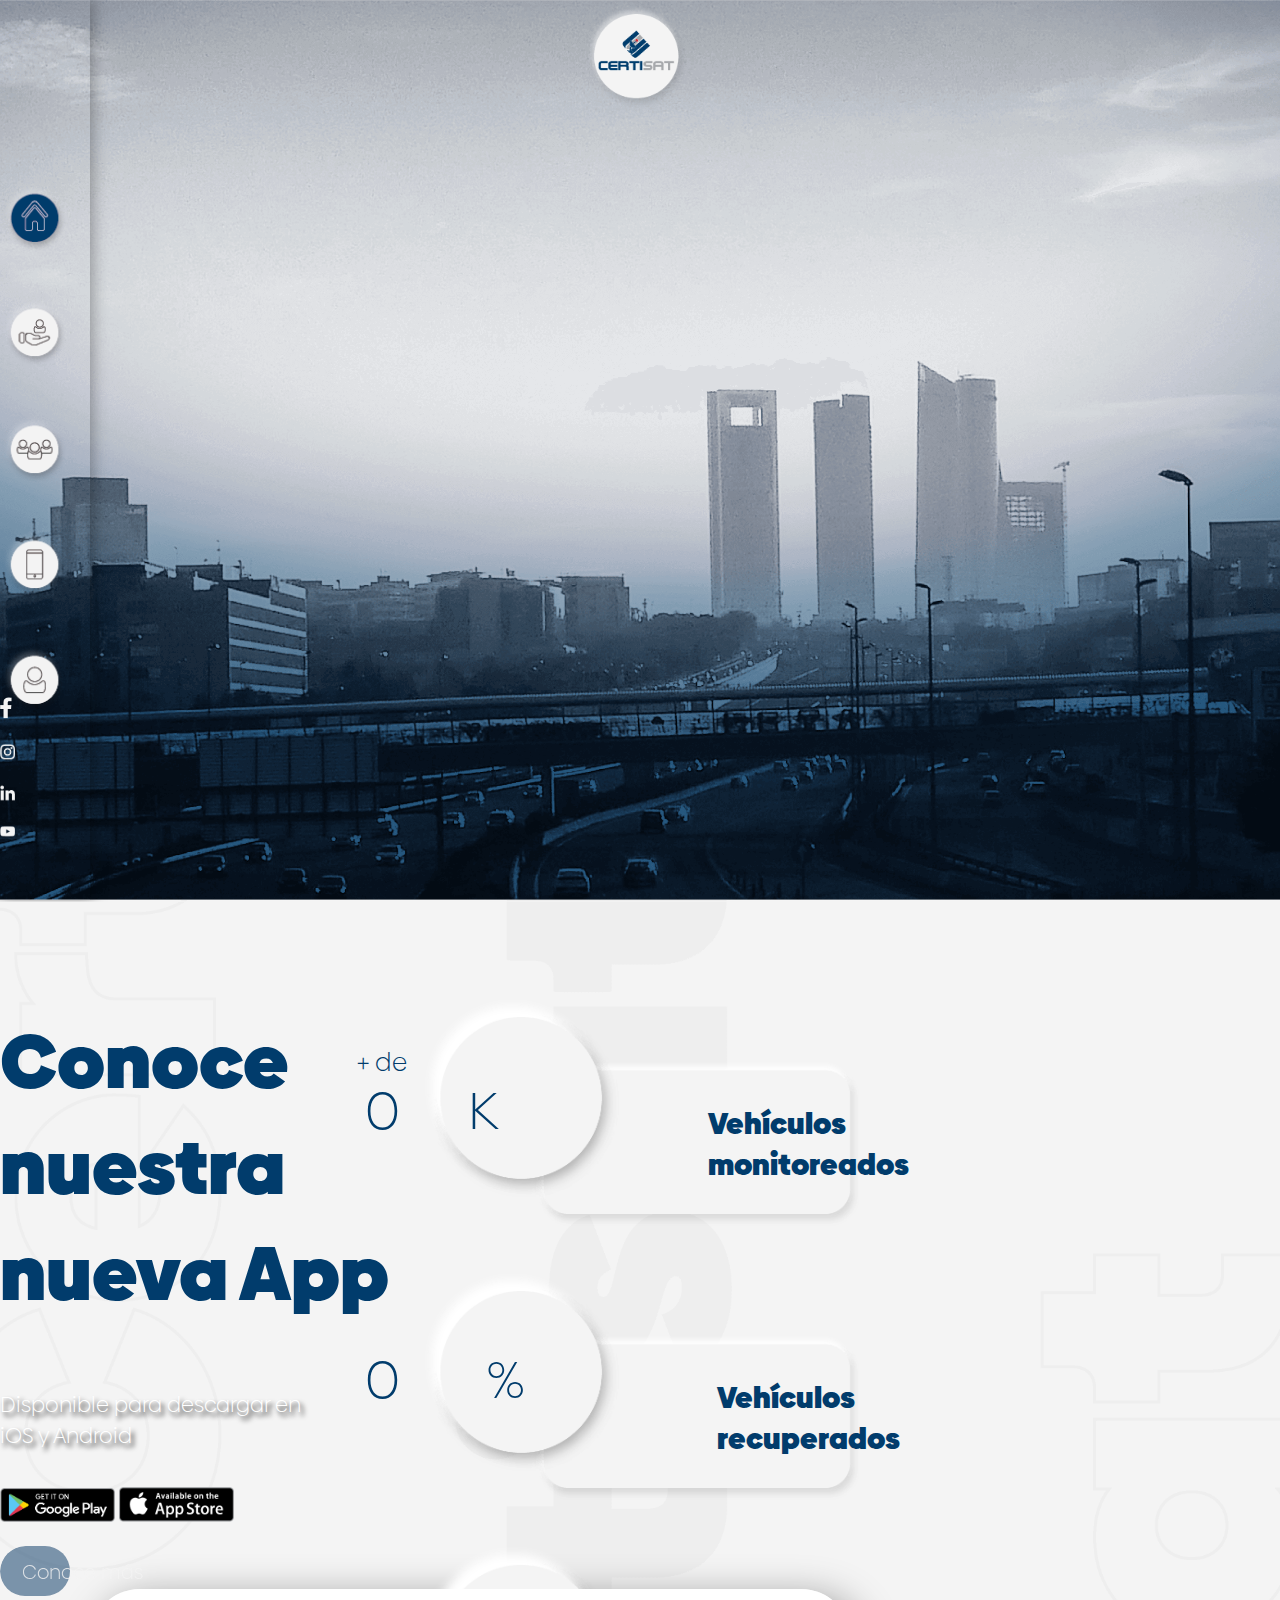
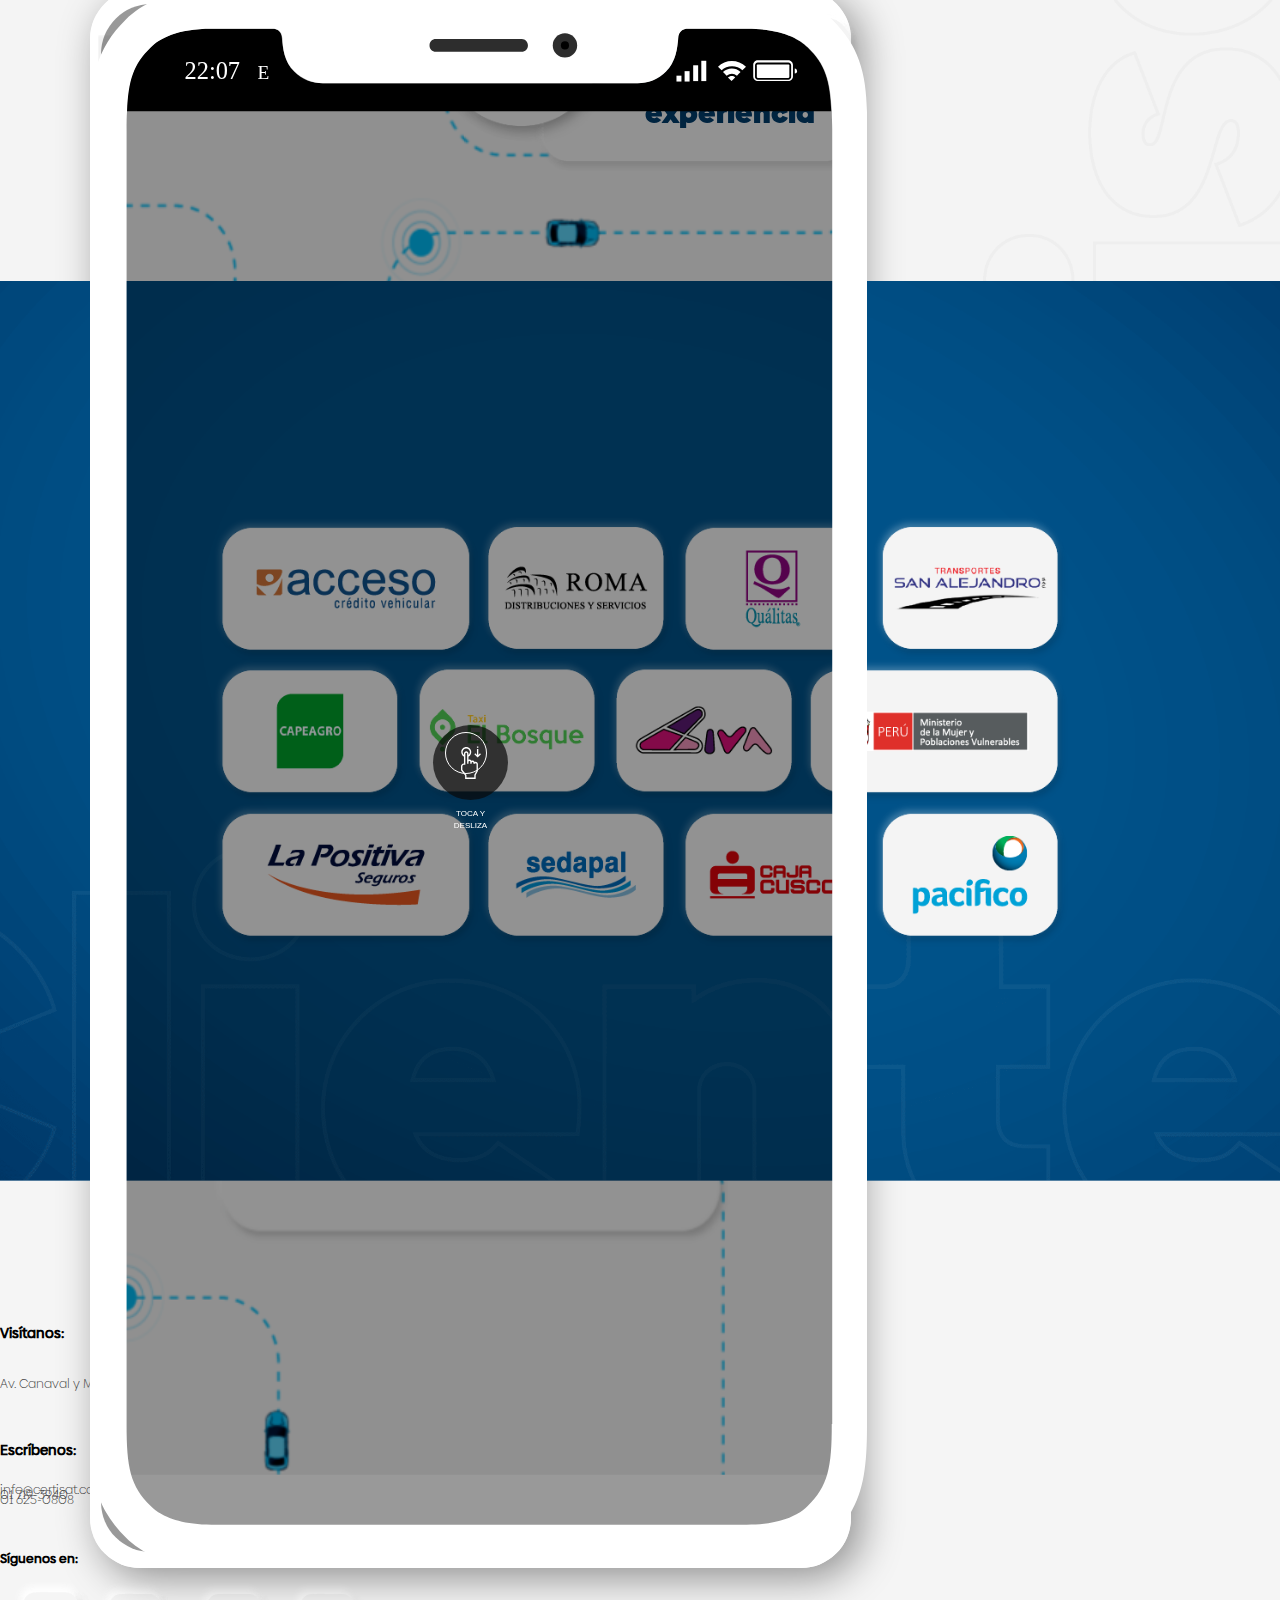
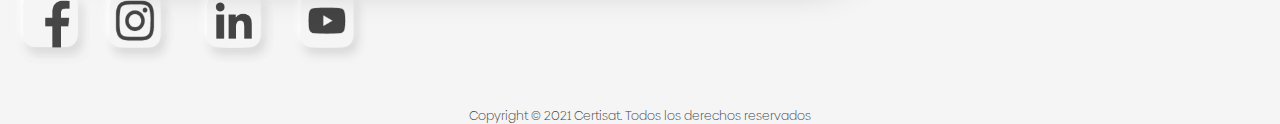
==== commit b5c18026: "cambios" ====
--- a/index.html
+++ b/index.html
@@ -119,17 +119,17 @@
                               alt="icono de inicio de aplicacion de gps azul"> </a>
                         </li>
                         <li>
-                           <a> <img onclick="myFunction()" class="imagenServicios" id="cambiarImagen"
+                           <a> <img onmouseover="myFunction()" class="imagenServicios" id="cambiarImagen"
                               src="imagenes/icono-servicios-blanco.png" alt="icono de servicios de color blanco"></a>
                            <ul id="miServicio">
                               <li>
                                  <span style="font-weight: bold;">Servicios</span>
                               </li>
                               <li>
-                                 <div class="item-servicio"><a href="funcion.html">Personas</a></div>
-                              </li>
-                              <li>
-                                 <div class="item-servicio"><a href="">Empresas</a></div>
+                                 <div class="item-servicio"><a href="servicios.html#security">Personas</a></div>
+                              </li>
+                              <li>
+                                 <div class="item-servicio"><a href="servicios.html#gold">Empresas</a></div>
                               </li>
                               <li>
                               <li>
@@ -264,7 +264,7 @@
                   <div class="col-sm-6 col-md-6 col-lg-6 col-xl-3 col-contact">
                      <div class="footer-text">
                         <h1>Visítanos:</h1>
-                        <p>Av. Canaval y Moreyra 452, San Isidro<i class="bi bi-geo-alt-fill"></i></p>
+                        <p>Av. Canaval y Moreyra 452, San Isidro <a href="https://www.google.com/maps/place/Certicom/@-12.0977159,-77.0215434,15z/data=!4m5!3m4!1s0x0:0x42f2d7218f30d513!8m2!3d-12.0977159!4d-77.0215434" target="_blank"><i class="bi bi-geo-alt-fill"></i></a></p>
                      </div>
                   </div>
                   <div class="col-sm-6 col-md-6 col-lg-6  col-xl-3  col-contact">
--- a/css/styles.css
+++ b/css/styles.css
@@ -805,14 +805,18 @@
 }
 
 .col-contact h1 {
-	font-size: 1vw;
+	font-size: 14px;
 	font-family: biennale_medium;
 	margin-bottom: 3vh;
 }
 
-.footer-text h1 {
-	margin-bottom: 1.2vh;
-}
+/* .footer-text h2 {
+	
+	font-size: 15px;
+	font-family: biennale_medium;
+	margin-bottom: 3vh;
+} */
+
 
 .col-contact p {
 	font-size: 1vw;
@@ -940,6 +944,7 @@
 	}
 	.footer-text h1 {
 		margin-bottom: 20.4px;
+	
 	}
 	.col-contact p {
 		font-size: 17px;
